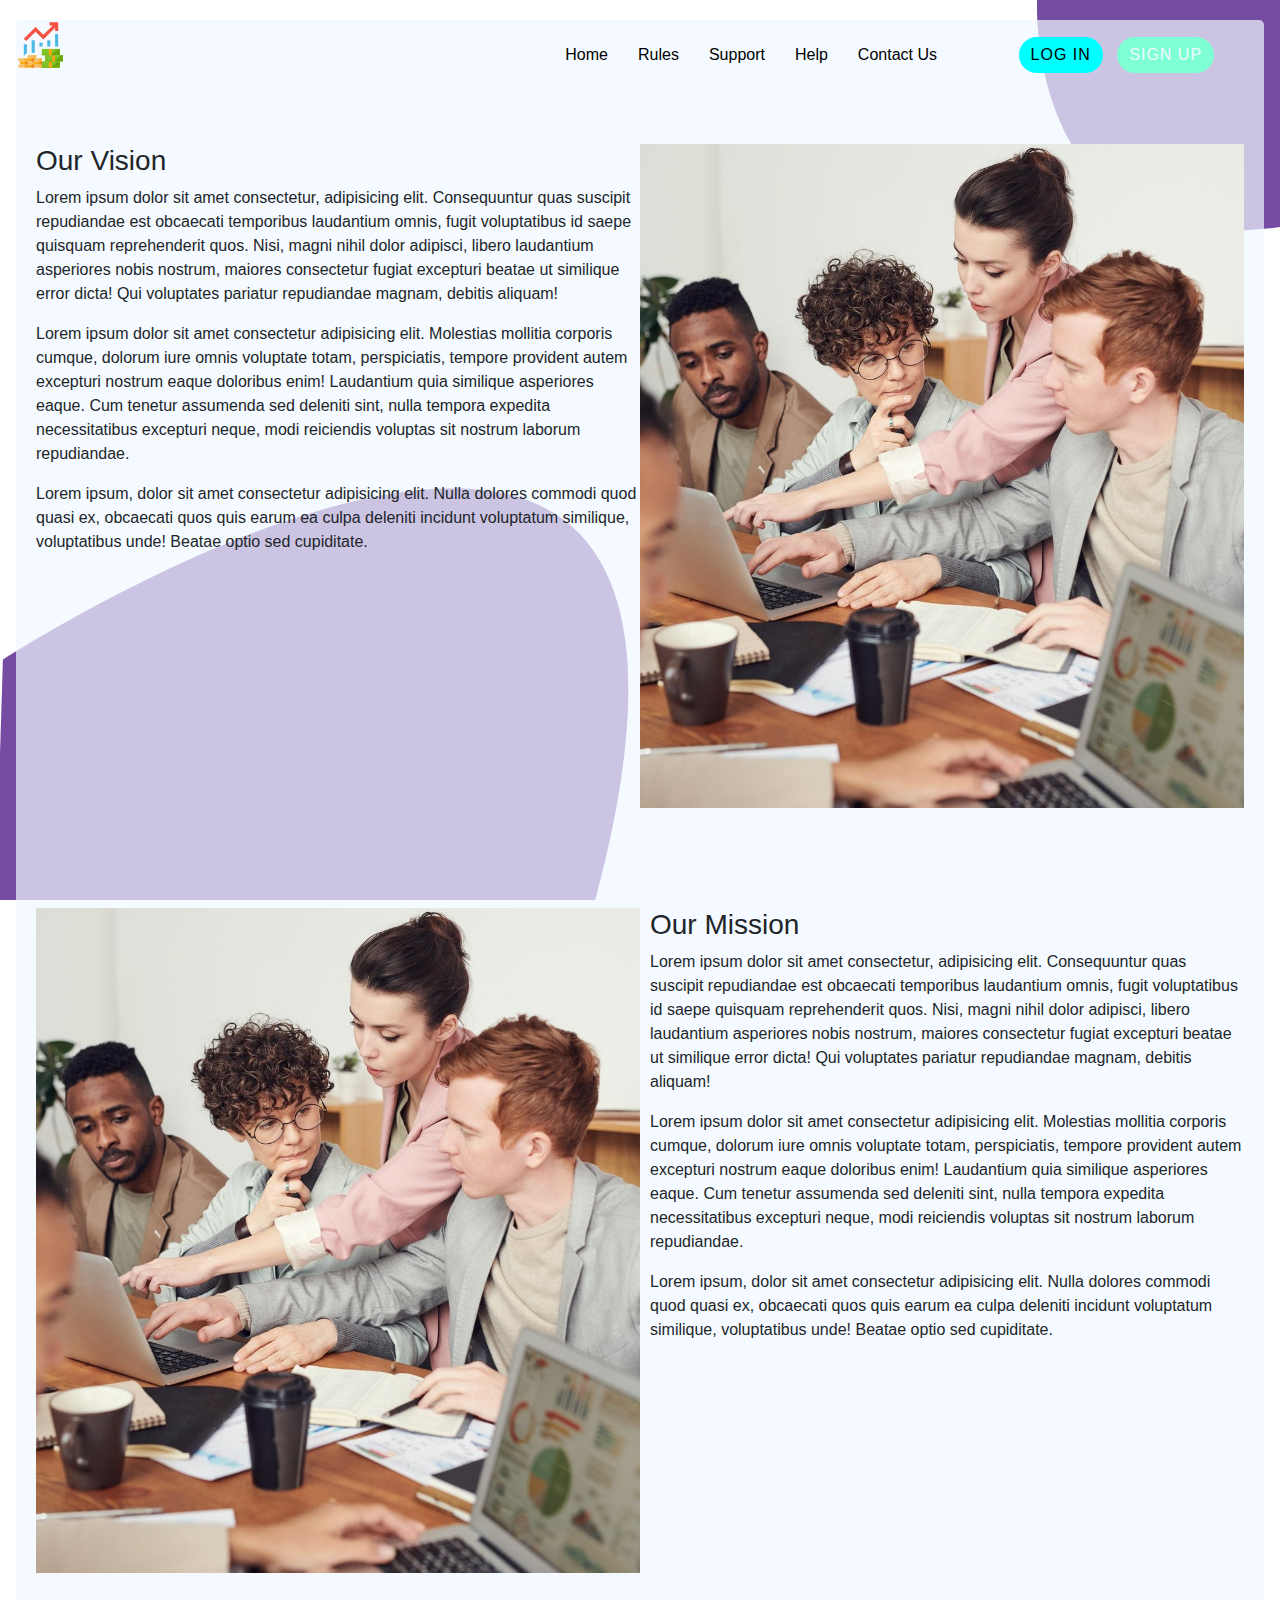
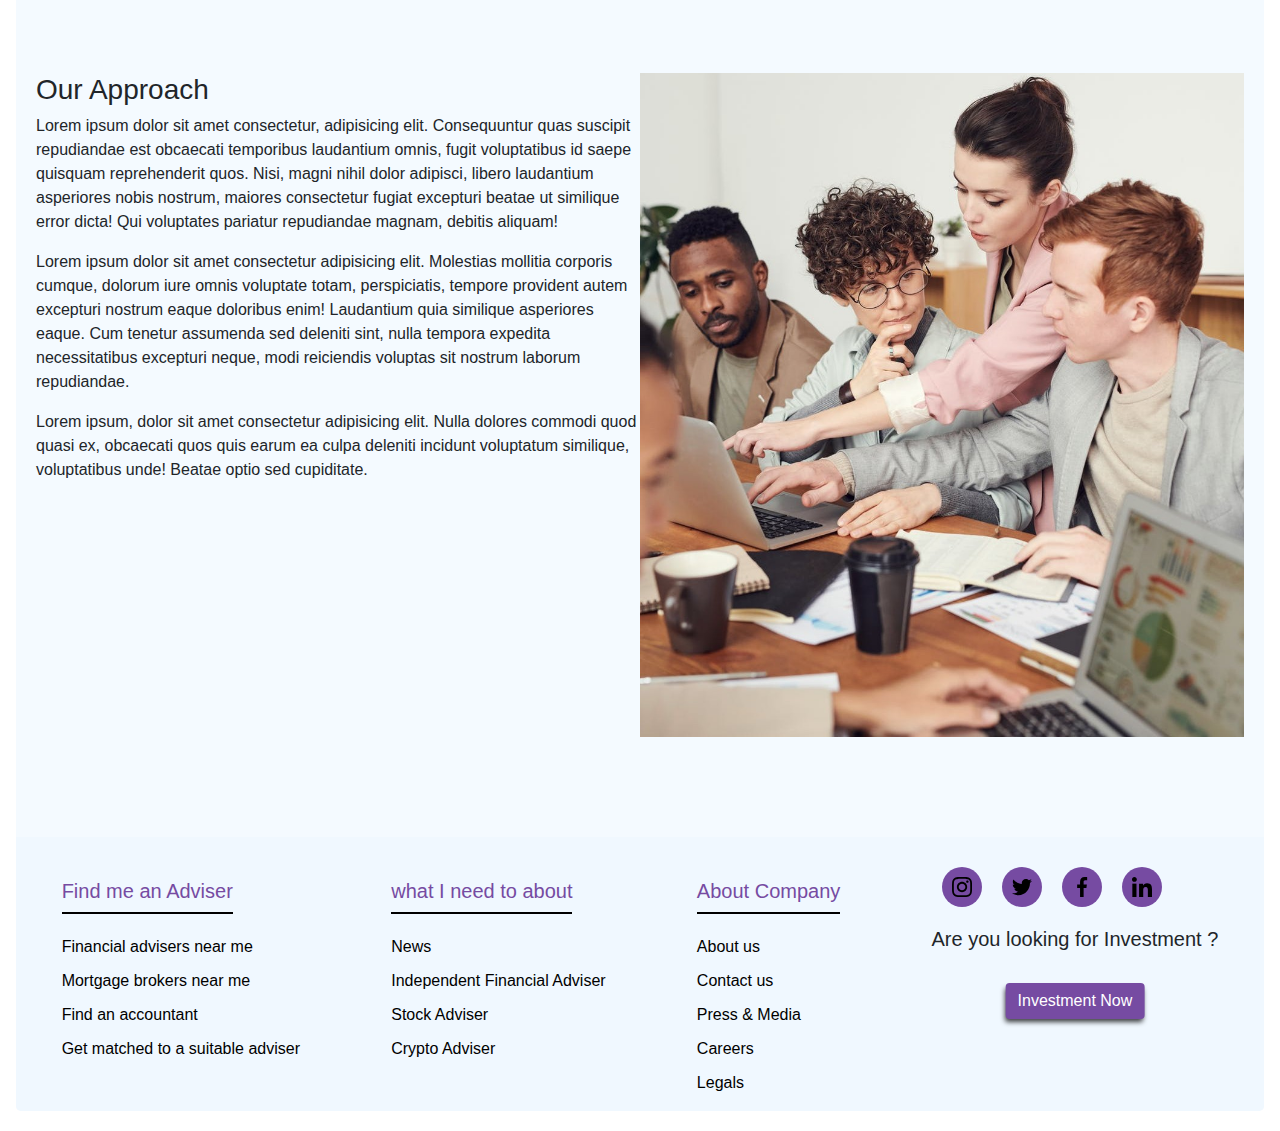
==== pages/about.html @ e5077416 "added animated login page" ====
<!DOCTYPE html>

<html class="no-js">

<head>
    <meta charset="utf-8">
    <meta http-equiv="X-UA-Compatible" content="IE=edge">
    <title></title>
    <meta name="description" content="">
    <meta name="viewport" content="width=device-width, initial-scale=1">
    <link rel="stylesheet" href="https://stackpath.bootstrapcdn.com/bootstrap/4.4.1/css/bootstrap.min.css">
    <link rel="stylesheet" href="https://cdnjs.cloudflare.com/ajax/libs/font-awesome/5.13.0/css/all.min.css">
    <link rel="stylesheet" href="/css/style.css">
    <link rel="stylesheet" href="/css/nav.css">
    <link rel="stylesheet" href="/css/about.css">
</head>

<body>
    <section class="main_contain">
        <header class="header">
            <img class="logo" src="/images/test_logo.svg" alt="logo">
            <input class="menu_btn" type="checkbox" name="" id="menu_btn">
            <label class="menu_icon" for="menu_btn"> <span class="nav_icon" ></span> </label>

            <div class="btn_div">

                <input class="login_btn" type="button" value="LOG IN">
                <input class="signup_btn" type="button" value="SIGN UP">

            </div>

            <ul class="menu">
                <li>
                    <a href="">Home</a>
                </li>
                <li>
                    <a href="">Rules</a>
                </li>
                <li>
                    <a href="">Support</a>
                </li>
                <li>
                    <a href="">Help</a>
                </li>
                <li>
                    <a href="">Contact Us</a>
                </li>


            </ul>


        </header>
        <br>
        <div class="first">
            <div class="text">
                <h3>Our Vision</h3>
                <p>Lorem ipsum dolor sit amet consectetur, adipisicing elit. Consequuntur quas suscipit repudiandae est obcaecati temporibus laudantium omnis, fugit voluptatibus id saepe quisquam reprehenderit quos. Nisi, magni nihil dolor adipisci, libero
                    laudantium asperiores nobis nostrum, maiores consectetur fugiat excepturi beatae ut similique error dicta! Qui voluptates pariatur repudiandae magnam, debitis aliquam!</p>
                <p>Lorem ipsum dolor sit amet consectetur adipisicing elit. Molestias mollitia corporis cumque, dolorum iure omnis voluptate totam, perspiciatis, tempore provident autem excepturi nostrum eaque doloribus enim! Laudantium quia similique asperiores
                    eaque. Cum tenetur assumenda sed deleniti sint, nulla tempora expedita necessitatibus excepturi neque, modi reiciendis voluptas sit nostrum laborum repudiandae.</p>
                <p>Lorem ipsum, dolor sit amet consectetur adipisicing elit. Nulla dolores commodi quod quasi ex, obcaecati quos quis earum ea culpa deleniti incidunt voluptatum similique, voluptatibus unde! Beatae optio sed cupiditate.</p>
            </div>

            <img class="img-fluid" src="/images/vision.jpg" alt="">

        </div>

        <div class="second">

            <img class="img-fluid" src="/images/vision.jpg" alt="">
            <div class="text">
                <h3>Our Mission</h3>
                <p>Lorem ipsum dolor sit amet consectetur, adipisicing elit. Consequuntur quas suscipit repudiandae est obcaecati temporibus laudantium omnis, fugit voluptatibus id saepe quisquam reprehenderit quos. Nisi, magni nihil dolor adipisci, libero
                    laudantium asperiores nobis nostrum, maiores consectetur fugiat excepturi beatae ut similique error dicta! Qui voluptates pariatur repudiandae magnam, debitis aliquam!</p>
                <p>Lorem ipsum dolor sit amet consectetur adipisicing elit. Molestias mollitia corporis cumque, dolorum iure omnis voluptate totam, perspiciatis, tempore provident autem excepturi nostrum eaque doloribus enim! Laudantium quia similique asperiores
                    eaque. Cum tenetur assumenda sed deleniti sint, nulla tempora expedita necessitatibus excepturi neque, modi reiciendis voluptas sit nostrum laborum repudiandae.</p>
                <p>Lorem ipsum, dolor sit amet consectetur adipisicing elit. Nulla dolores commodi quod quasi ex, obcaecati quos quis earum ea culpa deleniti incidunt voluptatum similique, voluptatibus unde! Beatae optio sed cupiditate.</p>
            </div>

        </div>

        <div class="first">
            <div class="text">
                <h3>Our Approach</h3>
                <p>Lorem ipsum dolor sit amet consectetur, adipisicing elit. Consequuntur quas suscipit repudiandae est obcaecati temporibus laudantium omnis, fugit voluptatibus id saepe quisquam reprehenderit quos. Nisi, magni nihil dolor adipisci, libero
                    laudantium asperiores nobis nostrum, maiores consectetur fugiat excepturi beatae ut similique error dicta! Qui voluptates pariatur repudiandae magnam, debitis aliquam!</p>
                <p>Lorem ipsum dolor sit amet consectetur adipisicing elit. Molestias mollitia corporis cumque, dolorum iure omnis voluptate totam, perspiciatis, tempore provident autem excepturi nostrum eaque doloribus enim! Laudantium quia similique asperiores
                    eaque. Cum tenetur assumenda sed deleniti sint, nulla tempora expedita necessitatibus excepturi neque, modi reiciendis voluptas sit nostrum laborum repudiandae.</p>
                <p>Lorem ipsum, dolor sit amet consectetur adipisicing elit. Nulla dolores commodi quod quasi ex, obcaecati quos quis earum ea culpa deleniti incidunt voluptatum similique, voluptatibus unde! Beatae optio sed cupiditate.</p>
            </div>

            <img class="img-fluid" src="/images/vision.jpg" alt="">

        </div>

    </section>

    <footer class="footer">
        <div class="footer_container">
            <ul class="">
                <li>
                    <span>Find me an Adviser</span>
                </li>
                <li> <a href="">Financial advisers near me</a> </li>
                <li> <a href=""> Mortgage brokers near me</a></li>
                <li><a href="">Find an accountant</a></li>
                <li><a href="">Get matched to a suitable adviser</a></li>
            </ul>
            <ul class="">
                <li>
                    <span>what I need to about</span>
                </li>
                <li><a href="">News</a></li>
                <li><a href="">Independent Financial Adviser</a></li>
                <li><a href="">Stock Adviser</a></li>
                <li><a href="">Crypto Adviser</a></li>
            </ul>

            <ul>
                <li>
                    <span>About Company</span>
                </li>

                <li><a href="">About us</a></li>
                <li><a href="">Contact us</a></li>
                <li><a href="">Press & Media</a></li>
                <li><a href="">Careers</a></li>
                <li><a href="">Legals</a></li>
            </ul>

            <div class="social_media">

                <ul class="social">
                    <li><img src="/images/instagram.svg" alt="instagram"></li>
                    <li><img src="/images/twitter.svg" alt="twitter"></li>
                    <li><img src="/images/facebook.svg" alt="facebook"></li>
                    <li><img src="/images/linkedin.svg" alt="linkdin"></li>
                </ul>
                <br>
                <h5>Are you looking for Investment ?</h5>
                <br>

                <button type="button" class=" investment_btn btn btn-primary">Investment Now</button>

                <br>
                <br><br>
            </div>



        </div>
    </footer>


    <script src="" async defer></script>
</body>

</html>
---- css/style.css ----
* {
    margin: 0;
    padding: 0;
    box-sizing: border-box;
}

a {
    text-decoration: none;
}

html {
    background-image: url(/images/bg.svg);
    background-size: cover;
    background-attachment: fixed;
    padding: 20px 16px;
}

body {
    background-color: rgba(240, 248, 255, 0.7);
    overflow-y: auto;
    height: 100%;
    border-radius: 5px;
    position: relative;
}

.upper_banner_container {
    width: 100%;
    height: auto;
}

.upper_banner_container .left_container {
    margin-top: 50px;
    height: 80vh;
    float: left;
    width: 50%;
    background-color: transparent;
    position: relative;
}

.upper_banner_container .left_container .container_text_div {
    position: absolute;
    top: 50%;
    transform: translateY(-50%);
}

.upper_banner_container .left_container .conatiner_heading {
    text-align: center;
}

.upper_banner_container .left_container .container_text {
    text-align: center;
    width: 70%;
    margin: 20px auto;
}

.upper_banner_container .right_container {
    margin-top: 50px;
    width: 50%;
    height: 80vh;
    float: right;
    position: relative;
    padding: 20px;
}

.upper_banner_container .right_container img {
    width: 40%;
    position: absolute;
}

.upper_banner_container .right_container img:hover {
    width: 41%;
    position: absolute;
}

.upper_banner_container .right_container .first {
    top: 10%;
    right: 10%;
}

.upper_banner_container .right_container .second {
    width: 50%;
    top: 40%;
    right: 10%;
}

.upper_banner_container .right_container .third {
    top: 20%;
    left: 5%;
}

.upper_banner_container .right_container .forth {
    bottom: 10%;
    left: 10%;
}

.middle_container {
    clear: both;
    background-color: aliceblue;
    position: relative;
}

.middle_container h2 {
    text-align: center;
    width: 60%;
    margin: auto;
}

.middle_container .btn_expert {
    align-items: center;
    position: absolute;
    bottom: 20px;
    left: 50%;
    transform: translateX(-50%);
    background-image: linear-gradient(to top, #5f72bd 0%, #9b23ea 100%);
    border: 0px;
    -webkit-box-shadow: 0px 15px 14px -9px rgba(230, 247, 239, 1);
    -moz-box-shadow: 0px 15px 14px -9px rgba(230, 247, 239, 1);
    box-shadow: 0px 15px 14px -9px rgba(230, 247, 239, 1);
}

.middle_container .character_div {
    display: flex;
    justify-content: space-around;
    align-items: center;
}

.middle_container .character_div div {
    text-align: center;
    margin: 10px;
}

.middle_container .character_div div img {
    background-color: #764ba2;
    width: 150px;
    padding: 50px;
    border-radius: 50%;
    margin-bottom: 20px;
}

.middle_container .character_div div h3 {
    width: 80%;
    text-align: center;
    margin: auto;
    font-size: 30px;
}

.middle_container .character_div div p {
    width: 80%;
    text-align: center;
    margin: auto;
    font-size: 16px;
}

.expert {
    text-align: center;
    background-color: white;
}

.expert_area {
    height: auto;
    clear: both;
    display: flex;
    align-items: center;
    justify-content: space-evenly;
    flex-direction: row;
    flex-wrap: wrap;
    flex-flow: row wrap;
}

.expert_area div {
    width: 30%;
    height: auto;
    padding: auto;
    margin-bottom: 20px;
    min-height: 200px;
    background-color: white;
    border-radius: 5px;
    -webkit-box-shadow: -1px 4px 9px -1px rgba(0, 0, 0, 0.75);
    -moz-box-shadow: -1px 4px 9px -1px rgba(0, 0, 0, 0.75);
    box-shadow: -1px 4px 9px -1px rgba(0, 0, 0, 0.75);
}


/* chart */

#cryptochart {
    width: 100%;
    height: 100%;
}

.footer_container {
    padding-top: 20px;
    width: 100%;
    background-color: aliceblue;
    display: flex;
    flex-wrap: wrap;
    align-items: flex-start;
    justify-content: space-around;
    border-radius: 0 0 5px 5px;
}

.footer_container ul {
    text-align: left;
    list-style: none;
}

.footer_container ul li {
    display: block;
    margin-top: 10px;
    color: #764ba2;
}

.footer_container ul li:nth-child(1) {
    margin-bottom: 20px;
}

.footer_container ul li span {
    margin-top: 0;
    color: #764ba2;
    font-size: 20px;
    padding-bottom: 10px;
    border-bottom: 2px solid black;
    line-height: 48px;
}

.footer_container ul li a {
    display: block;
    color: black;
}

.footer_container .social_media ul {
    clear: both;
    background: #764ba2;
}

.footer_container .social_media h5 {
    clear: both;
    margin-top: 30px;
    text-align: center;
}

.footer_container .social_media ul li {
    width: 40px;
    height: 40px;
    padding: 0px;
    background: #764ba2;
    border-radius: 50%;
    position: relative;
    float: left;
    margin: 10px;
}

.footer_container .social_media ul li:hover {
    background: white;
}

.footer_container .social_media ul li img {
    width: 20px;
    position: absolute;
    top: 50%;
    left: 50%;
    transform: translate(-50%, -50%);
}

.footer_container .investment_btn {
    background-color: #764ba2;
    border: 0px;
    text-align: center;
    align-self: baseline;
    margin-left: 50%;
    transform: translateX(-50%);
    -webkit-box-shadow: -1px 4px 5px -1px rgba(0, 0, 0, 0.75);
    -moz-box-shadow: -1px 4px 5px -1px rgba(0, 0, 0, 0.75);
    box-shadow: -1px 4px 5px -1px rgba(0, 0, 0, 0.75);
}

@media screen and (max-width: 820px) {
    .upper_banner_container .right_container {
        width: 100%;
    }
    .upper_banner_container .left_container {
        width: 100%;
    }
}

@media screen and (max-width: 900px) {
    .expert_area div {
        width: 47%;
        height: 250px;
    }
}

@media screen and (max-width: 520px) {
    .expert_area div {
        width: 95%;
        height: 250px;
    }
    .footer_container {
        width: 100%;
        flex-flow: column;
        align-items: center;
    }
    .footer_container ul li {
        text-align: center;
    }
    .footer_container .social_media ul {
        width: 100%;
        margin: 0 0 0 50%;
        transform: translateX(-40%);
    }
    .middle_container .character_div {
        flex-flow: column;
    }
}
---- css/nav.css ----
.header {
    width: 100%;
    height: auto;
    position: absolute;
    overflow-x: hidden;
    z-index: 999;
}

header .logo {
    width: 50px;
    height: auto;
    float: left;
    margin: auto;
}

.header .menu_btn {
    display: none;
}

.header .menu_icon .nav_icon {
    display: none;
}

.header ul {
    list-style: none;
    float: right;
    line-height: 40px;
    margin: auto 25% auto 0;
}

.header ul li {
    display: block;
    margin: 15px;
    float: left;
}

.header ul a {
    text-decoration: none;
    color: black;
    text-align: center;
    font-size: 16px;
}

header ul a:hover {}


/*   */

.header .btn_div {
    text-align: center;
    position: absolute;
    top: 50%;
    right: 4%;
    transform: translateY(-50%);
}

.header .btn_div .login_btn {
    background-color: aqua;
    padding: 4px 10px 4px 10px;
    font-family: "pubg", Arial, Helvetica, sans-serif;
    border-radius: 20px;
    letter-spacing: 1px;
    font-size: 16px;
    border-color: transparent;
}

.header .btn_div .signup_btn {
    background-color: aquamarine;
    padding: 4px 10px 4px 10px;
    font-family: "pubg", Arial, Helvetica, sans-serif;
    border-radius: 20px;
    letter-spacing: 1px;
    font-size: 16px;
    color: aliceblue;
    margin-left: 10px;
    border-color: transparent;
}


/* ipad and tablet landscape */

@media (max-width: 980px) {
    .header .btn_div {
        right: 0;
        margin-right: 16px;
    }
}


/* ipad potrait  */

@media (max-width: 820px) {
    .header .menu {
        clear: both;
        float: right;
        margin-right: 0px;
        width: 50%;
        line-height: unset;
        background-image: linear-gradient(120deg, #fdfbfb 0%, #ebedee 100%);
        max-height: 0;
        transition: max-height, 0.2s ease-in;
    }
    .header ul li {
        display: block;
        float: none;
        margin: 20px 30px;
    }
    .header ul a {
        display: block;
    }
    .header .btn_div {
        position: absolute;
        top: 0%;
        right: 8%;
        transform: translateY(10px);
        right: 8%;
    }
    .header .menu_icon {
        display: block;
        padding: 20px 20px;
        float: right;
        border: 1px solid red;
    }
    .header .menu_btn:checked~.menu {
        max-height: 240px;
    }
    .header .menu_icon .nav_icon {
        position: relative;
        background-color: #485563;
        width: 18px;
        height: 2px;
        display: block;
        transition: all 0.2s ease-out;
    }
    .header .menu_icon .nav_icon::before {
        content: "";
        position: absolute;
        background-color: #485563;
        width: 18px;
        height: 2px;
        top: -6px;
        transition: all 0.2s ease-out;
    }
    .header .menu_icon .nav_icon::after {
        content: "";
        position: absolute;
        background-color: #485563;
        width: 18px;
        height: 2px;
        top: 6px;
        transition: all 0.2s ease-out;
    }
    /* nav menu cross animation */
    .header .menu_btn:checked~.menu_icon .nav_icon:after {
        transform: rotate(45deg);
        top: 0;
    }
    .header .menu_btn:checked~.menu_icon .nav_icon:before {
        transform: rotate(-45deg);
        top: 0;
    }
    .header .menu_btn:checked~.menu_icon .nav_icon {
        background: transparent;
    }
}

@media screen and (max-width: 600px) {
    .header .btn_div {
        display: none;
        justify-content: space-around;
        position: unset;
        float: right;
        width: 100%;
        margin: 10px auto;
        padding: 10px;
        transition: max-height, 0.2s ease-in;
    }
    .header .menu {
        width: 100%;
    }
    .header .menu_btn:checked~.btn_div {
        display: flex;
        background-image: linear-gradient(120deg, #fdfbfb 0%, #ebedee 100%);
    }
    .header .menu_btn:checked~.header {
        background-image: linear-gradient(120deg, #fdfbfb 0%, #ebedee 100%);
    }
}
---- css/about.css ----
.first {
    margin: 100px 20px;
    display: flex;
    flex-wrap: nowrap;
}

.first .text {
    width: 100%;
    flex: 2;
}

.first img {
    width: 50%;
}

.second {
    margin: 100px 20px;
    display: flex;
    flex-wrap: nowrap;
}

.second .text {
    width: 100%;
    margin-left: 10px;
}

.second img {
    width: 50%;
}

@media screen and (max-width: 820px) {
    .first {
        flex-flow: column-reverse;
        justify-content: space-evenly;
    }
    .second {
        flex-flow: column;
    }
    .first img {
        width: 100%;
    }
    .second img {
        width: 100%;
    }
    .text {
        margin-top: 20px;
    }
}
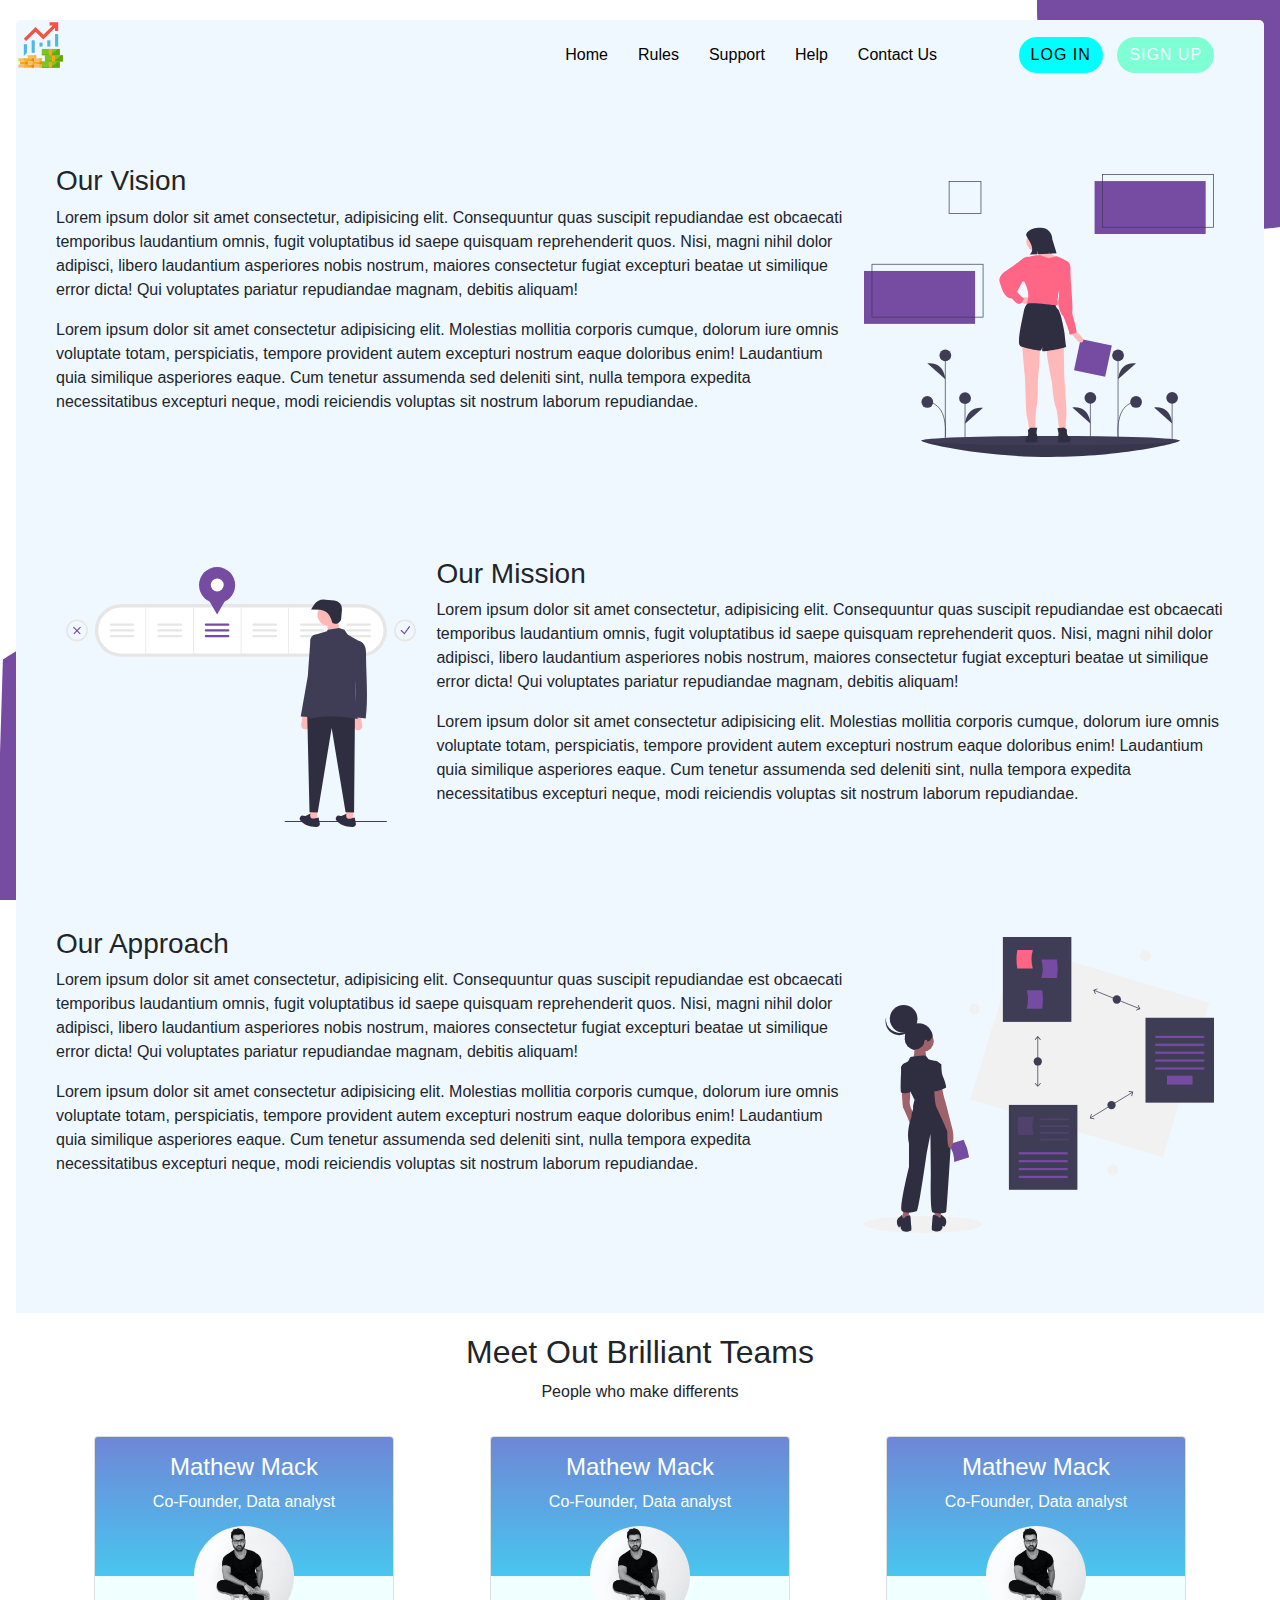
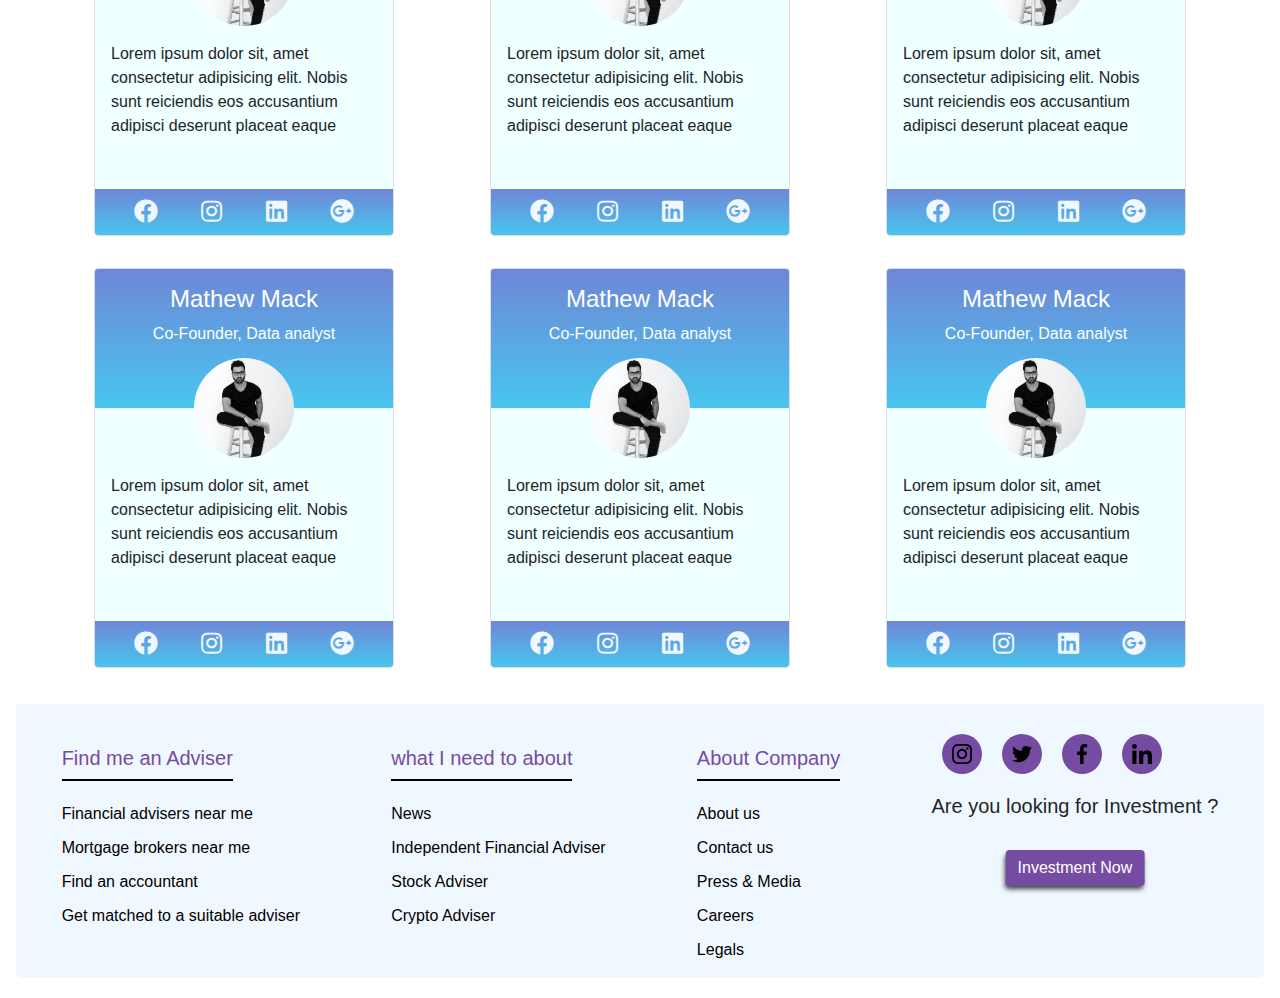
==== commit d6ae9585: "our team block added in about us page" ====
--- a/pages/about.html
+++ b/pages/about.html
@@ -59,23 +59,25 @@
                     laudantium asperiores nobis nostrum, maiores consectetur fugiat excepturi beatae ut similique error dicta! Qui voluptates pariatur repudiandae magnam, debitis aliquam!</p>
                 <p>Lorem ipsum dolor sit amet consectetur adipisicing elit. Molestias mollitia corporis cumque, dolorum iure omnis voluptate totam, perspiciatis, tempore provident autem excepturi nostrum eaque doloribus enim! Laudantium quia similique asperiores
                     eaque. Cum tenetur assumenda sed deleniti sint, nulla tempora expedita necessitatibus excepturi neque, modi reiciendis voluptas sit nostrum laborum repudiandae.</p>
-                <p>Lorem ipsum, dolor sit amet consectetur adipisicing elit. Nulla dolores commodi quod quasi ex, obcaecati quos quis earum ea culpa deleniti incidunt voluptatum similique, voluptatibus unde! Beatae optio sed cupiditate.</p>
-            </div>
-
-            <img class="img-fluid" src="/images/vision.jpg" alt="">
+
+
+
+            </div>
+
+            <img src="/images/visson.svg" alt="">
 
         </div>
 
         <div class="second">
 
-            <img class="img-fluid" src="/images/vision.jpg" alt="">
+            <img class="img-fluid" src="/images/misson.svg" alt="">
             <div class="text">
                 <h3>Our Mission</h3>
                 <p>Lorem ipsum dolor sit amet consectetur, adipisicing elit. Consequuntur quas suscipit repudiandae est obcaecati temporibus laudantium omnis, fugit voluptatibus id saepe quisquam reprehenderit quos. Nisi, magni nihil dolor adipisci, libero
                     laudantium asperiores nobis nostrum, maiores consectetur fugiat excepturi beatae ut similique error dicta! Qui voluptates pariatur repudiandae magnam, debitis aliquam!</p>
                 <p>Lorem ipsum dolor sit amet consectetur adipisicing elit. Molestias mollitia corporis cumque, dolorum iure omnis voluptate totam, perspiciatis, tempore provident autem excepturi nostrum eaque doloribus enim! Laudantium quia similique asperiores
                     eaque. Cum tenetur assumenda sed deleniti sint, nulla tempora expedita necessitatibus excepturi neque, modi reiciendis voluptas sit nostrum laborum repudiandae.</p>
-                <p>Lorem ipsum, dolor sit amet consectetur adipisicing elit. Nulla dolores commodi quod quasi ex, obcaecati quos quis earum ea culpa deleniti incidunt voluptatum similique, voluptatibus unde! Beatae optio sed cupiditate.</p>
+
             </div>
 
         </div>
@@ -87,14 +89,223 @@
                     laudantium asperiores nobis nostrum, maiores consectetur fugiat excepturi beatae ut similique error dicta! Qui voluptates pariatur repudiandae magnam, debitis aliquam!</p>
                 <p>Lorem ipsum dolor sit amet consectetur adipisicing elit. Molestias mollitia corporis cumque, dolorum iure omnis voluptate totam, perspiciatis, tempore provident autem excepturi nostrum eaque doloribus enim! Laudantium quia similique asperiores
                     eaque. Cum tenetur assumenda sed deleniti sint, nulla tempora expedita necessitatibus excepturi neque, modi reiciendis voluptas sit nostrum laborum repudiandae.</p>
-                <p>Lorem ipsum, dolor sit amet consectetur adipisicing elit. Nulla dolores commodi quod quasi ex, obcaecati quos quis earum ea culpa deleniti incidunt voluptatum similique, voluptatibus unde! Beatae optio sed cupiditate.</p>
-            </div>
-
-            <img class="img-fluid" src="/images/vision.jpg" alt="">
+
+
+            </div>
+
+            <img class="img-fluid" src="/images/approach.svg" alt="">
 
         </div>
 
     </section>
+
+    <section class="team_container">
+        <h2>Meet Out Brilliant Teams</h2>
+        <p>People who make differents</p>
+
+        <div class="teams">
+            <div class="card">
+                <div class="card_top">
+                    <h4>Mathew Mack</h4>
+                    <p> Co-Founder, Data analyst</p>
+                </div>
+                <div class="card_bottom">
+                    <p>Lorem ipsum dolor sit, amet consectetur adipisicing elit. Nobis sunt reiciendis eos accusantium adipisci deserunt placeat eaque</p>
+                </div>
+                <img src="/images/team1.jpeg" alt="">
+
+                <ul class="social_media">
+                    <li>
+                        <a href=""><span><i class="fab fa-facebook"></i></span> </a>
+                    </li>
+
+                    <li>
+                        <a href=""><span><i class="fab fa-instagram"> </i></span> </a>
+                    </li>
+
+                    <li>
+                        <a href=""><span><i class="fab fa-linkedin"> </i></span> </a>
+                    </li>
+
+                    <li>
+                        <a href=""><span><i class="fab fab fa-google-plus"> </i></span> </a>
+                    </li>
+
+                </ul>
+
+            </div>
+
+            <div class="card">
+                <div class="card_top">
+                    <h4>Mathew Mack</h4>
+                    <p> Co-Founder, Data analyst</p>
+                </div>
+                <div class="card_bottom">
+                    <p>Lorem ipsum dolor sit, amet consectetur adipisicing elit. Nobis sunt reiciendis eos accusantium adipisci deserunt placeat eaque</p>
+                </div>
+                <img src="/images/team1.jpeg" alt="">
+
+                <ul class="social_media">
+                    <li>
+                        <a href=""><span><i class="fab fa-facebook"></i></span> </a>
+                    </li>
+
+                    <li>
+                        <a href=""><span><i class="fab fa-instagram"> </i></span> </a>
+                    </li>
+
+                    <li>
+                        <a href=""><span><i class="fab fa-linkedin"> </i></span> </a>
+                    </li>
+
+                    <li>
+                        <a href=""><span><i class="fab fab fa-google-plus"> </i></span> </a>
+                    </li>
+
+                </ul>
+
+            </div>
+
+            <div class="card">
+                <div class="card_top">
+                    <h4>Mathew Mack</h4>
+                    <p> Co-Founder, Data analyst</p>
+                </div>
+                <div class="card_bottom">
+                    <p>Lorem ipsum dolor sit, amet consectetur adipisicing elit. Nobis sunt reiciendis eos accusantium adipisci deserunt placeat eaque</p>
+                </div>
+                <img src="/images/team1.jpeg" alt="">
+
+                <ul class="social_media">
+                    <li>
+                        <a href=""><span><i class="fab fa-facebook"></i></span> </a>
+                    </li>
+
+                    <li>
+                        <a href=""><span><i class="fab fa-instagram"> </i></span> </a>
+                    </li>
+
+                    <li>
+                        <a href=""><span><i class="fab fa-linkedin"> </i></span> </a>
+                    </li>
+
+                    <li>
+                        <a href=""><span><i class="fab fab fa-google-plus"> </i></span> </a>
+                    </li>
+
+                </ul>
+
+            </div>
+
+            <div class="card">
+                <div class="card_top">
+                    <h4>Mathew Mack</h4>
+                    <p> Co-Founder, Data analyst</p>
+                </div>
+                <div class="card_bottom">
+                    <p>Lorem ipsum dolor sit, amet consectetur adipisicing elit. Nobis sunt reiciendis eos accusantium adipisci deserunt placeat eaque</p>
+                </div>
+                <img src="/images/team1.jpeg" alt="">
+
+                <ul class="social_media">
+                    <li>
+                        <a href=""><span><i class="fab fa-facebook"></i></span> </a>
+                    </li>
+
+                    <li>
+                        <a href=""><span><i class="fab fa-instagram"> </i></span> </a>
+                    </li>
+
+                    <li>
+                        <a href=""><span><i class="fab fa-linkedin"> </i></span> </a>
+                    </li>
+
+                    <li>
+                        <a href=""><span><i class="fab fab fa-google-plus"> </i></span> </a>
+                    </li>
+
+                </ul>
+
+            </div>
+
+
+            <div class="card">
+                <div class="card_top">
+                    <h4>Mathew Mack</h4>
+                    <p> Co-Founder, Data analyst</p>
+                </div>
+                <div class="card_bottom">
+                    <p>Lorem ipsum dolor sit, amet consectetur adipisicing elit. Nobis sunt reiciendis eos accusantium adipisci deserunt placeat eaque</p>
+                </div>
+                <img src="/images/team1.jpeg" alt="">
+
+                <ul class="social_media">
+                    <li>
+                        <a href=""><span><i class="fab fa-facebook"></i></span> </a>
+                    </li>
+
+                    <li>
+                        <a href=""><span><i class="fab fa-instagram"> </i></span> </a>
+                    </li>
+
+                    <li>
+                        <a href=""><span><i class="fab fa-linkedin"> </i></span> </a>
+                    </li>
+
+                    <li>
+                        <a href=""><span><i class="fab fab fa-google-plus"> </i></span> </a>
+                    </li>
+
+                </ul>
+
+            </div>
+
+
+            <div class="card">
+                <div class="card_top">
+                    <h4>Mathew Mack</h4>
+                    <p> Co-Founder, Data analyst</p>
+                </div>
+                <div class="card_bottom">
+                    <p>Lorem ipsum dolor sit, amet consectetur adipisicing elit. Nobis sunt reiciendis eos accusantium adipisci deserunt placeat eaque</p>
+                </div>
+                <img src="/images/team1.jpeg" alt="">
+
+                <ul class="social_media">
+                    <li>
+                        <a href=""><span><i class="fab fa-facebook"></i></span> </a>
+                    </li>
+
+                    <li>
+                        <a href=""><span><i class="fab fa-instagram"> </i></span> </a>
+                    </li>
+
+                    <li>
+                        <a href=""><span><i class="fab fa-linkedin"> </i></span> </a>
+                    </li>
+
+                    <li>
+                        <a href=""><span><i class="fab fab fa-google-plus"> </i></span> </a>
+                    </li>
+
+                </ul>
+
+            </div>
+
+
+
+
+
+
+
+
+
+        </div>
+
+
+
+    </section>
+
 
     <footer class="footer">
         <div class="footer_container">
--- a/css/nav.css
+++ b/css/nav.css
@@ -119,7 +119,6 @@
         display: block;
         padding: 20px 20px;
         float: right;
-        border: 1px solid red;
     }
     .header .menu_btn:checked~.menu {
         max-height: 240px;
--- a/css/about.css
+++ b/css/about.css
@@ -1,34 +1,139 @@
+body {
+    background-color: aliceblue;
+}
+
 .first {
-    margin: 100px 20px;
+    margin: 100px 20px 50px;
     display: flex;
     flex-wrap: nowrap;
+    padding: 20px;
 }
 
 .first .text {
+    display: inline-block;
     width: 100%;
+    text-align: left;
     flex: 2;
 }
 
 .first img {
-    width: 50%;
+    width: 30%;
+    margin: 10px;
 }
 
 .second {
-    margin: 100px 20px;
+    margin: 0 20px -50px;
     display: flex;
     flex-wrap: nowrap;
+    padding: 20px;
 }
 
 .second .text {
+    display: inline-block;
     width: 100%;
     margin-left: 10px;
 }
 
 .second img {
-    width: 50%;
+    width: 30%;
+    margin: 10px;
 }
 
-@media screen and (max-width: 820px) {
+.team_container {
+    clear: both;
+    width: 100%;
+    padding: 20px 30px;
+    background-color: white;
+    text-align: center;
+}
+
+.teams {
+    display: flex;
+    flex-flow: row;
+    flex-wrap: wrap;
+    justify-content: space-around;
+}
+
+.teams>* {
+    margin: 1em 0;
+}
+
+.teams .card {
+    width: 300px;
+    height: 400px;
+    position: relative;
+    text-align: left;
+}
+
+.teams .card .card_top {
+    border-radius: 3px 3px 0 0;
+    width: 100%;
+    height: 35%;
+    padding: 16px;
+    color: white;
+    text-align: center;
+    background: #6f86d6;
+    background-image: linear-gradient(to top, #48c6ef 0%, #6f86d6 100%);
+}
+
+.teams .card .card_bottom {
+    width: 100%;
+    height: 65%;
+    padding: 66px 16px;
+    /*  66px because image size 100px halp and 16px gonna be 66*/
+    background-color: azure;
+}
+
+.teams .card img {
+    position: absolute;
+    left: 50%;
+    top: 35%;
+    transform: translate(-50%, -50%);
+    width: 100px;
+    height: 100px;
+    border-radius: 50%;
+}
+
+.card ul {
+    position: absolute;
+    top: 100%;
+    left: 0;
+    display: flex;
+    justify-content: space-evenly;
+    list-style: none;
+    background-color: #48c6ef;
+    text-align: center;
+    width: 100%;
+    background: #6f86d6;
+    transform: translateY(-100%);
+    background-image: linear-gradient(to top, #48c6ef 0%, #6f86d6 100%);
+    border-radius: 0 0 3px 3px;
+}
+
+.card ul li {
+    padding: 5px;
+    font-size: 24px;
+    text-align: center;
+}
+
+.card ul li span i {
+    color: aliceblue;
+}
+
+.card ul li span i:hover {
+    color: blue;
+}
+
+@media screen and (max-width: 920px) {
+    .first img {
+        width: 40%;
+    }
+    .second img {
+        width: 40%;
+    }
+}
+
+@media screen and (max-width: 700px) {
     .first {
         flex-flow: column-reverse;
         justify-content: space-evenly;
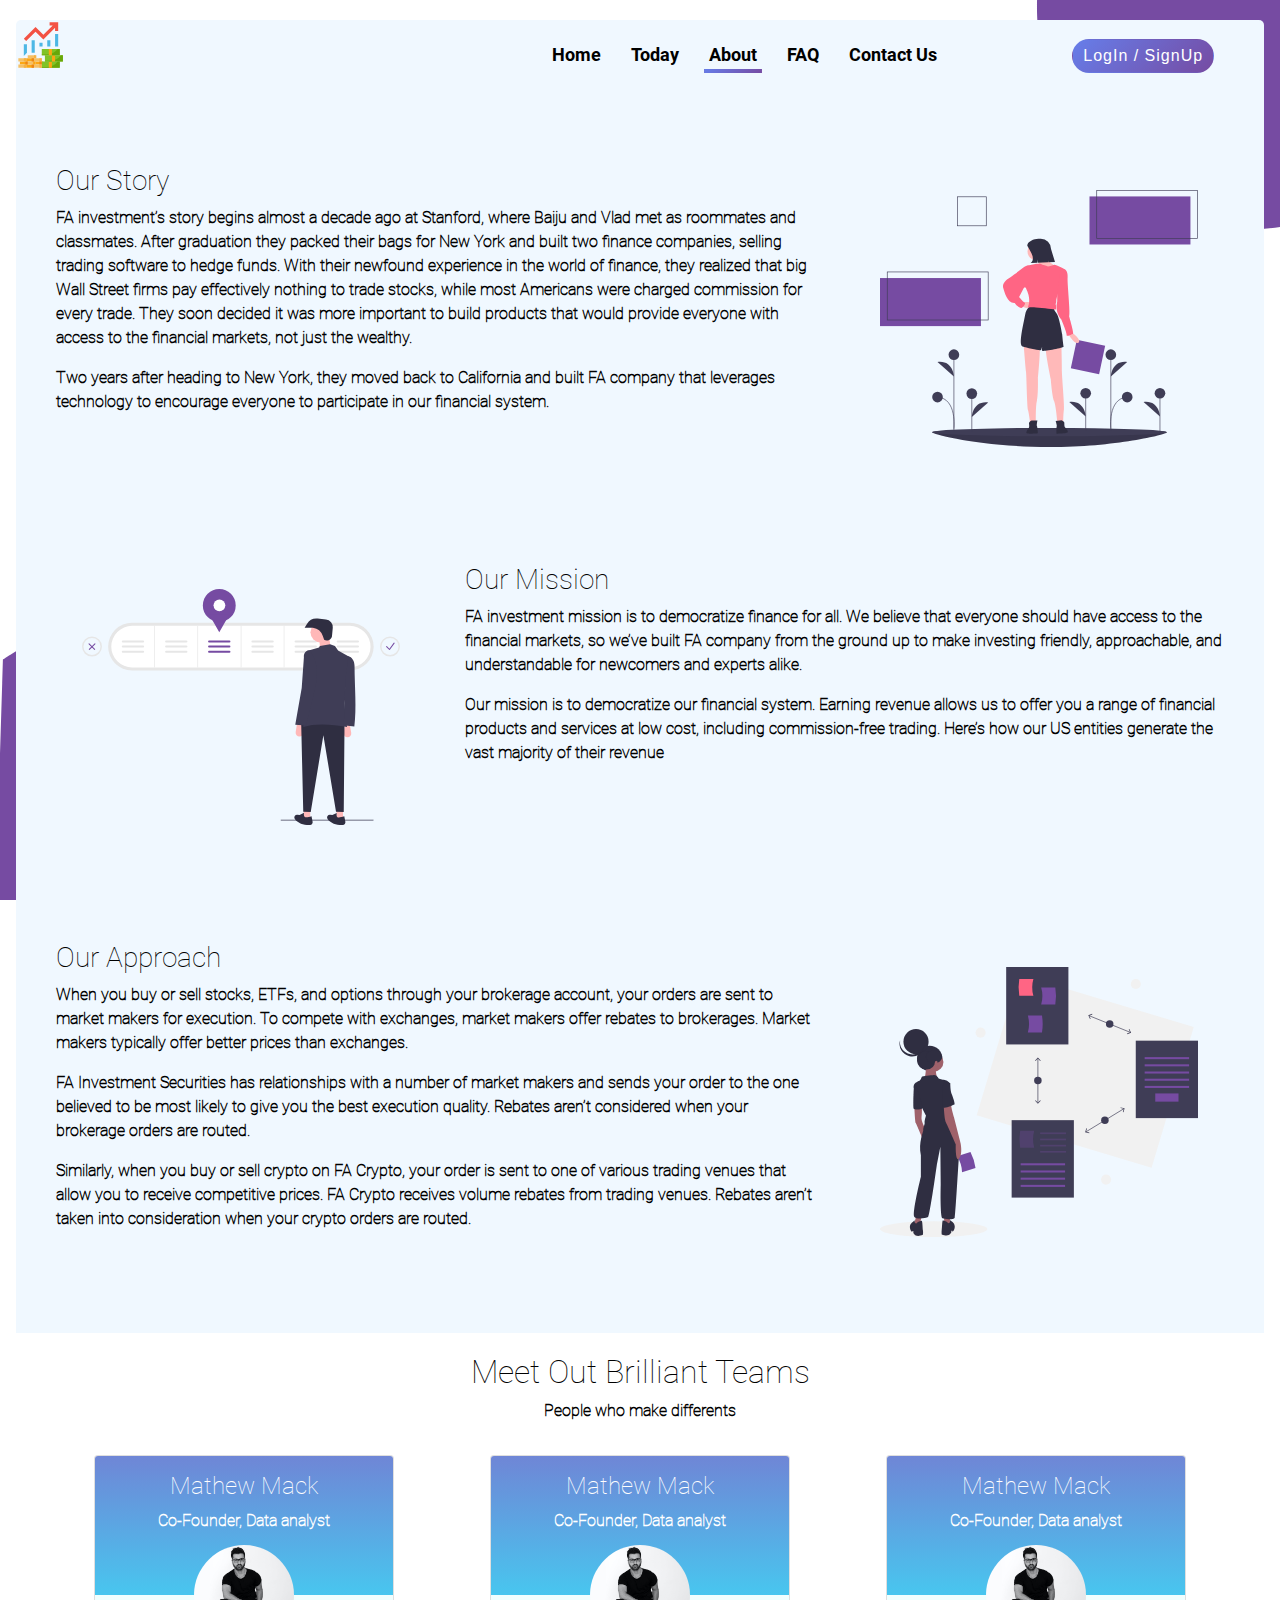
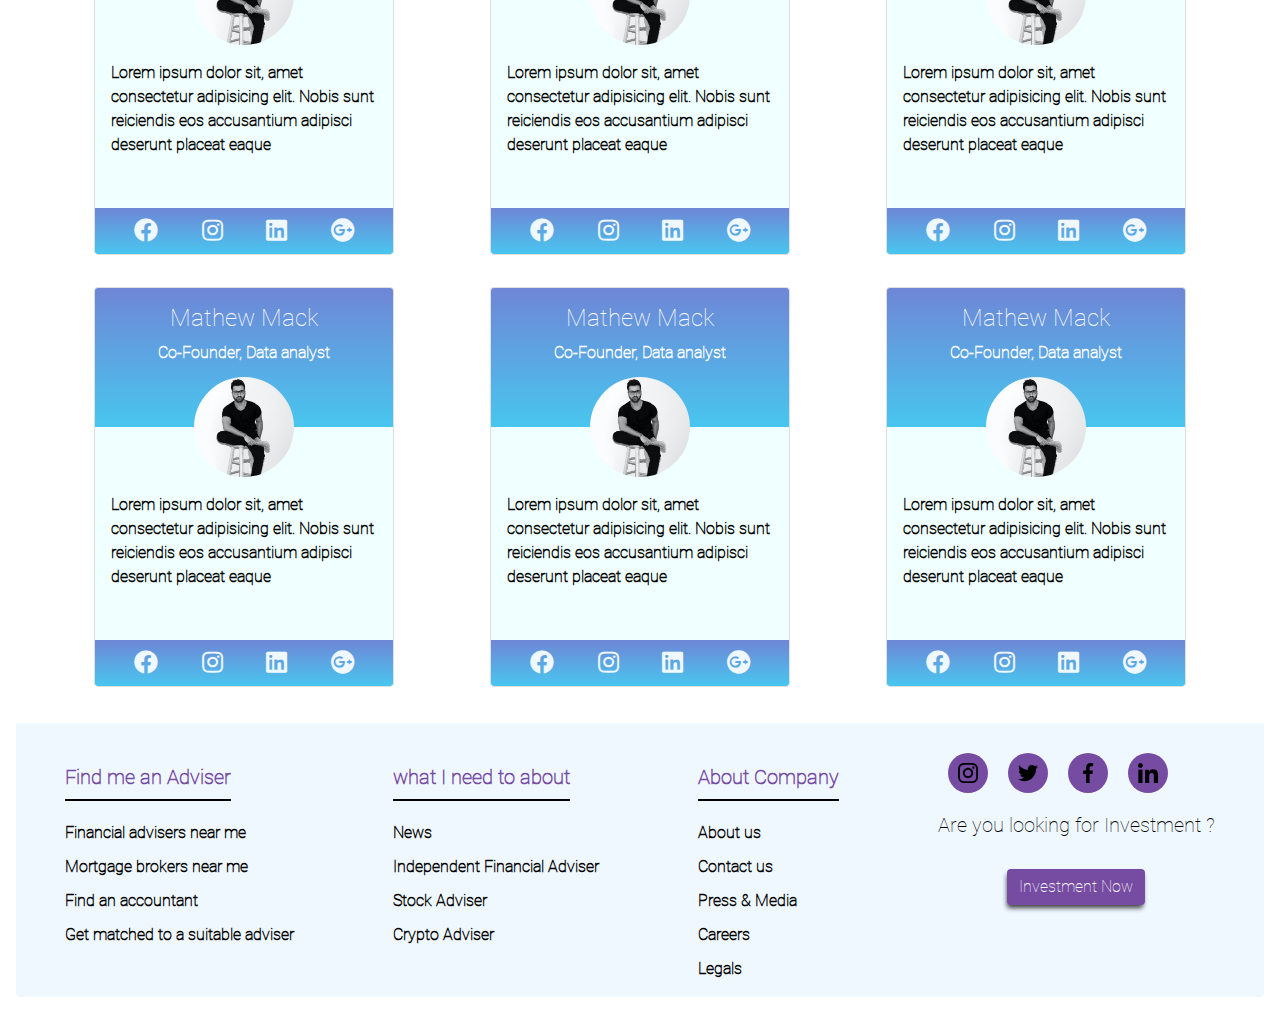
==== commit 67f1e964: "fix allignment and different element" ====
--- a/pages/about.html
+++ b/pages/about.html
@@ -8,42 +8,47 @@
     <title></title>
     <meta name="description" content="">
     <meta name="viewport" content="width=device-width, initial-scale=1">
-    <link rel="stylesheet" href="https://stackpath.bootstrapcdn.com/bootstrap/4.4.1/css/bootstrap.min.css">
-    <link rel="stylesheet" href="https://cdnjs.cloudflare.com/ajax/libs/font-awesome/5.13.0/css/all.min.css">
-    <link rel="stylesheet" href="/css/style.css">
-    <link rel="stylesheet" href="/css/nav.css">
-    <link rel="stylesheet" href="/css/about.css">
+    <link rel="stylesheet" href="../library/css/bootstrap.mini.css">
+    <link rel="stylesheet" href="../library/fontawesome/css/all.min.css">
+    <link rel="stylesheet" href="../css/style.css">
+    <link rel="stylesheet" href="../css/nav.css">
+    <link rel="stylesheet" href="../css/about.css">
 </head>
 
 <body>
     <section class="main_contain">
         <header class="header">
-            <img class="logo" src="/images/test_logo.svg" alt="logo">
+            <img class="logo" src="../images/test_logo.svg" alt="logo">
             <input class="menu_btn" type="checkbox" name="" id="menu_btn">
             <label class="menu_icon" for="menu_btn"> <span class="nav_icon" ></span> </label>
 
             <div class="btn_div">
 
-                <input class="login_btn" type="button" value="LOG IN">
-                <input class="signup_btn" type="button" value="SIGN UP">
+                <input class="login_btn btn btn-primary" onClick="location.href='login.html'" type="button" value="LogIn / SignUp">
 
             </div>
 
             <ul class="menu">
                 <li>
-                    <a href="">Home</a>
-                </li>
-                <li>
-                    <a href="">Rules</a>
-                </li>
-                <li>
-                    <a href="">Support</a>
-                </li>
-                <li>
-                    <a href="">Help</a>
-                </li>
-                <li>
-                    <a href="">Contact Us</a>
+                    <a href="../index.html">Home</a>
+
+                    <span class="active_underline"></span>
+                </li>
+                <li>
+                    <a href="">Today</a>
+                    <span class="active_underline"></span>
+                </li>
+                <li class="active_link">
+                    <a href="about.html">About</a>
+                    <span class="active_underline"></span>
+                </li>
+                <li>
+                    <a href="faq.html">FAQ</a>
+                    <span class="active_underline"></span>
+                </li>
+                <li>
+                    <a href="contact.html">Contact Us</a>
+                    <span class="active_underline"></span>
                 </li>
 
 
@@ -54,29 +59,30 @@
         <br>
         <div class="first">
             <div class="text">
-                <h3>Our Vision</h3>
-                <p>Lorem ipsum dolor sit amet consectetur, adipisicing elit. Consequuntur quas suscipit repudiandae est obcaecati temporibus laudantium omnis, fugit voluptatibus id saepe quisquam reprehenderit quos. Nisi, magni nihil dolor adipisci, libero
-                    laudantium asperiores nobis nostrum, maiores consectetur fugiat excepturi beatae ut similique error dicta! Qui voluptates pariatur repudiandae magnam, debitis aliquam!</p>
-                <p>Lorem ipsum dolor sit amet consectetur adipisicing elit. Molestias mollitia corporis cumque, dolorum iure omnis voluptate totam, perspiciatis, tempore provident autem excepturi nostrum eaque doloribus enim! Laudantium quia similique asperiores
-                    eaque. Cum tenetur assumenda sed deleniti sint, nulla tempora expedita necessitatibus excepturi neque, modi reiciendis voluptas sit nostrum laborum repudiandae.</p>
-
-
-
-            </div>
-
-            <img src="/images/visson.svg" alt="">
+                <h3>Our Story</h3>
+                <p>FA investment’s story begins almost a decade ago at Stanford, where Baiju and Vlad met as roommates and classmates. After graduation they packed their bags for New York and built two finance companies, selling trading software to hedge
+                    funds. With their newfound experience in the world of finance, they realized that big Wall Street firms pay effectively nothing to trade stocks, while most Americans were charged commission for every trade. They soon decided it was
+                    more important to build products that would provide everyone with access to the financial markets, not just the wealthy. </p>
+                <p>Two years after heading to New York, they moved back to California and built FA company that leverages technology to encourage everyone to participate in our financial system.</p>
+
+
+
+            </div>
+
+            <img src="../images/visson.svg" alt="">
 
         </div>
 
         <div class="second">
 
-            <img class="img-fluid" src="/images/misson.svg" alt="">
+            <img class="img-fluid" src="../images/misson.svg" alt="">
             <div class="text">
                 <h3>Our Mission</h3>
-                <p>Lorem ipsum dolor sit amet consectetur, adipisicing elit. Consequuntur quas suscipit repudiandae est obcaecati temporibus laudantium omnis, fugit voluptatibus id saepe quisquam reprehenderit quos. Nisi, magni nihil dolor adipisci, libero
-                    laudantium asperiores nobis nostrum, maiores consectetur fugiat excepturi beatae ut similique error dicta! Qui voluptates pariatur repudiandae magnam, debitis aliquam!</p>
-                <p>Lorem ipsum dolor sit amet consectetur adipisicing elit. Molestias mollitia corporis cumque, dolorum iure omnis voluptate totam, perspiciatis, tempore provident autem excepturi nostrum eaque doloribus enim! Laudantium quia similique asperiores
-                    eaque. Cum tenetur assumenda sed deleniti sint, nulla tempora expedita necessitatibus excepturi neque, modi reiciendis voluptas sit nostrum laborum repudiandae.</p>
+                <p>FA investment mission is to democratize finance for all. We believe that everyone should have access to the financial markets, so we’ve built FA company from the ground up to make investing friendly, approachable, and understandable for
+                    newcomers and experts alike.</p>
+
+                <p>Our mission is to democratize our financial system. Earning revenue allows us to offer you a range of financial products and services at low cost, including commission-free trading. Here’s how our US entities generate the vast majority
+                    of their revenue</p>
 
             </div>
 
@@ -85,15 +91,15 @@
         <div class="first">
             <div class="text">
                 <h3>Our Approach</h3>
-                <p>Lorem ipsum dolor sit amet consectetur, adipisicing elit. Consequuntur quas suscipit repudiandae est obcaecati temporibus laudantium omnis, fugit voluptatibus id saepe quisquam reprehenderit quos. Nisi, magni nihil dolor adipisci, libero
-                    laudantium asperiores nobis nostrum, maiores consectetur fugiat excepturi beatae ut similique error dicta! Qui voluptates pariatur repudiandae magnam, debitis aliquam!</p>
-                <p>Lorem ipsum dolor sit amet consectetur adipisicing elit. Molestias mollitia corporis cumque, dolorum iure omnis voluptate totam, perspiciatis, tempore provident autem excepturi nostrum eaque doloribus enim! Laudantium quia similique asperiores
-                    eaque. Cum tenetur assumenda sed deleniti sint, nulla tempora expedita necessitatibus excepturi neque, modi reiciendis voluptas sit nostrum laborum repudiandae.</p>
-
-
-            </div>
-
-            <img class="img-fluid" src="/images/approach.svg" alt="">
+                <p>When you buy or sell stocks, ETFs, and options through your brokerage account, your orders are sent to market makers for execution. To compete with exchanges, market makers offer rebates to brokerages. Market makers typically offer better
+                    prices than exchanges.</p>
+                <p>FA Investment Securities has relationships with a number of market makers and sends your order to the one believed to be most likely to give you the best execution quality. Rebates aren’t considered when your brokerage orders are routed.</p>
+                <p>Similarly, when you buy or sell crypto on FA Crypto, your order is sent to one of various trading venues that allow you to receive competitive prices. FA Crypto receives volume rebates from trading venues. Rebates aren’t taken into consideration
+                    when your crypto orders are routed.</p>
+
+            </div>
+
+            <img class="img-fluid" src="../images/approach.svg" alt="">
 
         </div>
 
@@ -112,164 +118,164 @@
                 <div class="card_bottom">
                     <p>Lorem ipsum dolor sit, amet consectetur adipisicing elit. Nobis sunt reiciendis eos accusantium adipisci deserunt placeat eaque</p>
                 </div>
-                <img src="/images/team1.jpeg" alt="">
-
-                <ul class="social_media">
-                    <li>
-                        <a href=""><span><i class="fab fa-facebook"></i></span> </a>
-                    </li>
-
-                    <li>
-                        <a href=""><span><i class="fab fa-instagram"> </i></span> </a>
-                    </li>
-
-                    <li>
-                        <a href=""><span><i class="fab fa-linkedin"> </i></span> </a>
-                    </li>
-
-                    <li>
-                        <a href=""><span><i class="fab fab fa-google-plus"> </i></span> </a>
-                    </li>
-
-                </ul>
-
-            </div>
-
-            <div class="card">
-                <div class="card_top">
-                    <h4>Mathew Mack</h4>
-                    <p> Co-Founder, Data analyst</p>
-                </div>
-                <div class="card_bottom">
-                    <p>Lorem ipsum dolor sit, amet consectetur adipisicing elit. Nobis sunt reiciendis eos accusantium adipisci deserunt placeat eaque</p>
-                </div>
-                <img src="/images/team1.jpeg" alt="">
-
-                <ul class="social_media">
-                    <li>
-                        <a href=""><span><i class="fab fa-facebook"></i></span> </a>
-                    </li>
-
-                    <li>
-                        <a href=""><span><i class="fab fa-instagram"> </i></span> </a>
-                    </li>
-
-                    <li>
-                        <a href=""><span><i class="fab fa-linkedin"> </i></span> </a>
-                    </li>
-
-                    <li>
-                        <a href=""><span><i class="fab fab fa-google-plus"> </i></span> </a>
-                    </li>
-
-                </ul>
-
-            </div>
-
-            <div class="card">
-                <div class="card_top">
-                    <h4>Mathew Mack</h4>
-                    <p> Co-Founder, Data analyst</p>
-                </div>
-                <div class="card_bottom">
-                    <p>Lorem ipsum dolor sit, amet consectetur adipisicing elit. Nobis sunt reiciendis eos accusantium adipisci deserunt placeat eaque</p>
-                </div>
-                <img src="/images/team1.jpeg" alt="">
-
-                <ul class="social_media">
-                    <li>
-                        <a href=""><span><i class="fab fa-facebook"></i></span> </a>
-                    </li>
-
-                    <li>
-                        <a href=""><span><i class="fab fa-instagram"> </i></span> </a>
-                    </li>
-
-                    <li>
-                        <a href=""><span><i class="fab fa-linkedin"> </i></span> </a>
-                    </li>
-
-                    <li>
-                        <a href=""><span><i class="fab fab fa-google-plus"> </i></span> </a>
-                    </li>
-
-                </ul>
-
-            </div>
-
-            <div class="card">
-                <div class="card_top">
-                    <h4>Mathew Mack</h4>
-                    <p> Co-Founder, Data analyst</p>
-                </div>
-                <div class="card_bottom">
-                    <p>Lorem ipsum dolor sit, amet consectetur adipisicing elit. Nobis sunt reiciendis eos accusantium adipisci deserunt placeat eaque</p>
-                </div>
-                <img src="/images/team1.jpeg" alt="">
-
-                <ul class="social_media">
-                    <li>
-                        <a href=""><span><i class="fab fa-facebook"></i></span> </a>
-                    </li>
-
-                    <li>
-                        <a href=""><span><i class="fab fa-instagram"> </i></span> </a>
-                    </li>
-
-                    <li>
-                        <a href=""><span><i class="fab fa-linkedin"> </i></span> </a>
-                    </li>
-
-                    <li>
-                        <a href=""><span><i class="fab fab fa-google-plus"> </i></span> </a>
-                    </li>
-
-                </ul>
-
-            </div>
-
-
-            <div class="card">
-                <div class="card_top">
-                    <h4>Mathew Mack</h4>
-                    <p> Co-Founder, Data analyst</p>
-                </div>
-                <div class="card_bottom">
-                    <p>Lorem ipsum dolor sit, amet consectetur adipisicing elit. Nobis sunt reiciendis eos accusantium adipisci deserunt placeat eaque</p>
-                </div>
-                <img src="/images/team1.jpeg" alt="">
-
-                <ul class="social_media">
-                    <li>
-                        <a href=""><span><i class="fab fa-facebook"></i></span> </a>
-                    </li>
-
-                    <li>
-                        <a href=""><span><i class="fab fa-instagram"> </i></span> </a>
-                    </li>
-
-                    <li>
-                        <a href=""><span><i class="fab fa-linkedin"> </i></span> </a>
-                    </li>
-
-                    <li>
-                        <a href=""><span><i class="fab fab fa-google-plus"> </i></span> </a>
-                    </li>
-
-                </ul>
-
-            </div>
-
-
-            <div class="card">
-                <div class="card_top">
-                    <h4>Mathew Mack</h4>
-                    <p> Co-Founder, Data analyst</p>
-                </div>
-                <div class="card_bottom">
-                    <p>Lorem ipsum dolor sit, amet consectetur adipisicing elit. Nobis sunt reiciendis eos accusantium adipisci deserunt placeat eaque</p>
-                </div>
-                <img src="/images/team1.jpeg" alt="">
+                <img src="../images/team1.jpeg" alt="">
+
+                <ul class="social_media">
+                    <li>
+                        <a href=""><span><i class="fab fa-facebook"></i></span> </a>
+                    </li>
+
+                    <li>
+                        <a href=""><span><i class="fab fa-instagram"> </i></span> </a>
+                    </li>
+
+                    <li>
+                        <a href=""><span><i class="fab fa-linkedin"> </i></span> </a>
+                    </li>
+
+                    <li>
+                        <a href=""><span><i class="fab fab fa-google-plus"> </i></span> </a>
+                    </li>
+
+                </ul>
+
+            </div>
+
+            <div class="card">
+                <div class="card_top">
+                    <h4>Mathew Mack</h4>
+                    <p> Co-Founder, Data analyst</p>
+                </div>
+                <div class="card_bottom">
+                    <p>Lorem ipsum dolor sit, amet consectetur adipisicing elit. Nobis sunt reiciendis eos accusantium adipisci deserunt placeat eaque</p>
+                </div>
+                <img src="../images/team1.jpeg" alt="">
+
+                <ul class="social_media">
+                    <li>
+                        <a href=""><span><i class="fab fa-facebook"></i></span> </a>
+                    </li>
+
+                    <li>
+                        <a href=""><span><i class="fab fa-instagram"> </i></span> </a>
+                    </li>
+
+                    <li>
+                        <a href=""><span><i class="fab fa-linkedin"> </i></span> </a>
+                    </li>
+
+                    <li>
+                        <a href=""><span><i class="fab fab fa-google-plus"> </i></span> </a>
+                    </li>
+
+                </ul>
+
+            </div>
+
+            <div class="card">
+                <div class="card_top">
+                    <h4>Mathew Mack</h4>
+                    <p> Co-Founder, Data analyst</p>
+                </div>
+                <div class="card_bottom">
+                    <p>Lorem ipsum dolor sit, amet consectetur adipisicing elit. Nobis sunt reiciendis eos accusantium adipisci deserunt placeat eaque</p>
+                </div>
+                <img src="../images/team1.jpeg" alt="">
+
+                <ul class="social_media">
+                    <li>
+                        <a href=""><span><i class="fab fa-facebook"></i></span> </a>
+                    </li>
+
+                    <li>
+                        <a href=""><span><i class="fab fa-instagram"> </i></span> </a>
+                    </li>
+
+                    <li>
+                        <a href=""><span><i class="fab fa-linkedin"> </i></span> </a>
+                    </li>
+
+                    <li>
+                        <a href=""><span><i class="fab fab fa-google-plus"> </i></span> </a>
+                    </li>
+
+                </ul>
+
+            </div>
+
+            <div class="card">
+                <div class="card_top">
+                    <h4>Mathew Mack</h4>
+                    <p> Co-Founder, Data analyst</p>
+                </div>
+                <div class="card_bottom">
+                    <p>Lorem ipsum dolor sit, amet consectetur adipisicing elit. Nobis sunt reiciendis eos accusantium adipisci deserunt placeat eaque</p>
+                </div>
+                <img src="../images/team1.jpeg" alt="">
+
+                <ul class="social_media">
+                    <li>
+                        <a href=""><span><i class="fab fa-facebook"></i></span> </a>
+                    </li>
+
+                    <li>
+                        <a href=""><span><i class="fab fa-instagram"> </i></span> </a>
+                    </li>
+
+                    <li>
+                        <a href=""><span><i class="fab fa-linkedin"> </i></span> </a>
+                    </li>
+
+                    <li>
+                        <a href=""><span><i class="fab fab fa-google-plus"> </i></span> </a>
+                    </li>
+
+                </ul>
+
+            </div>
+
+
+            <div class="card">
+                <div class="card_top">
+                    <h4>Mathew Mack</h4>
+                    <p> Co-Founder, Data analyst</p>
+                </div>
+                <div class="card_bottom">
+                    <p>Lorem ipsum dolor sit, amet consectetur adipisicing elit. Nobis sunt reiciendis eos accusantium adipisci deserunt placeat eaque</p>
+                </div>
+                <img src="../images/team1.jpeg" alt="">
+
+                <ul class="social_media">
+                    <li>
+                        <a href=""><span><i class="fab fa-facebook"></i></span> </a>
+                    </li>
+
+                    <li>
+                        <a href=""><span><i class="fab fa-instagram"> </i></span> </a>
+                    </li>
+
+                    <li>
+                        <a href=""><span><i class="fab fa-linkedin"> </i></span> </a>
+                    </li>
+
+                    <li>
+                        <a href=""><span><i class="fab fab fa-google-plus"> </i></span> </a>
+                    </li>
+
+                </ul>
+
+            </div>
+
+
+            <div class="card">
+                <div class="card_top">
+                    <h4>Mathew Mack</h4>
+                    <p> Co-Founder, Data analyst</p>
+                </div>
+                <div class="card_bottom">
+                    <p>Lorem ipsum dolor sit, amet consectetur adipisicing elit. Nobis sunt reiciendis eos accusantium adipisci deserunt placeat eaque</p>
+                </div>
+                <img src="../images/team1.jpeg" alt="">
 
                 <ul class="social_media">
                     <li>
@@ -343,10 +349,10 @@
             <div class="social_media">
 
                 <ul class="social">
-                    <li><img src="/images/instagram.svg" alt="instagram"></li>
-                    <li><img src="/images/twitter.svg" alt="twitter"></li>
-                    <li><img src="/images/facebook.svg" alt="facebook"></li>
-                    <li><img src="/images/linkedin.svg" alt="linkdin"></li>
+                    <li><img src="../images/instagram.svg" alt="instagram"></li>
+                    <li><img src="../images/twitter.svg" alt="twitter"></li>
+                    <li><img src="../images/facebook.svg" alt="facebook"></li>
+                    <li><img src="../images/linkedin.svg" alt="linkdin"></li>
                 </ul>
                 <br>
                 <h5>Are you looking for Investment ?</h5>
--- a/library/fontawesome/css/all.min.css
+++ b/library/fontawesome/css/all.min.css
@@ -0,0 +1,5 @@
+/*!
+ * Font Awesome Free 5.13.0 by @fontawesome - https://fontawesome.com
+ * License - https://fontawesome.com/license/free (Icons: CC BY 4.0, Fonts: SIL OFL 1.1, Code: MIT License)
+ */
+.fa,.fab,.fad,.fal,.far,.fas{-moz-osx-font-smoothing:grayscale;-webkit-font-smoothing:antialiased;display:inline-block;font-style:normal;font-variant:normal;text-rendering:auto;line-height:1}.fa-lg{font-size:1.33333em;line-height:.75em;vertical-align:-.0667em}.fa-xs{font-size:.75em}.fa-sm{font-size:.875em}.fa-1x{font-size:1em}.fa-2x{font-size:2em}.fa-3x{font-size:3em}.fa-4x{font-size:4em}.fa-5x{font-size:5em}.fa-6x{font-size:6em}.fa-7x{font-size:7em}.fa-8x{font-size:8em}.fa-9x{font-size:9em}.fa-10x{font-size:10em}.fa-fw{text-align:center;width:1.25em}.fa-ul{list-style-type:none;margin-left:2.5em;padding-left:0}.fa-ul>li{position:relative}.fa-li{left:-2em;position:absolute;text-align:center;width:2em;line-height:inherit}.fa-border{border:.08em solid #eee;border-radius:.1em;padding:.2em .25em .15em}.fa-pull-left{float:left}.fa-pull-right{float:right}.fa.fa-pull-left,.fab.fa-pull-left,.fal.fa-pull-left,.far.fa-pull-left,.fas.fa-pull-left{margin-right:.3em}.fa.fa-pull-right,.fab.fa-pull-right,.fal.fa-pull-right,.far.fa-pull-right,.fas.fa-pull-right{margin-left:.3em}.fa-spin{-webkit-animation:fa-spin 2s linear infinite;animation:fa-spin 2s linear infinite}.fa-pulse{-webkit-animation:fa-spin 1s steps(8) infinite;animation:fa-spin 1s steps(8) infinite}@-webkit-keyframes fa-spin{0%{-webkit-transform:rotate(0deg);transform:rotate(0deg)}to{-webkit-transform:rotate(1turn);transform:rotate(1turn)}}@keyframes fa-spin{0%{-webkit-transform:rotate(0deg);transform:rotate(0deg)}to{-webkit-transform:rotate(1turn);transform:rotate(1turn)}}.fa-rotate-90{-ms-filter:"progid:DXImageTransform.Microsoft.BasicImage(rotation=1)";-webkit-transform:rotate(90deg);transform:rotate(90deg)}.fa-rotate-180{-ms-filter:"progid:DXImageTransform.Microsoft.BasicImage(rotation=2)";-webkit-transform:rotate(180deg);transform:rotate(180deg)}.fa-rotate-270{-ms-filter:"progid:DXImageTransform.Microsoft.BasicImage(rotation=3)";-webkit-transform:rotate(270deg);transform:rotate(270deg)}.fa-flip-horizontal{-ms-filter:"progid:DXImageTransform.Microsoft.BasicImage(rotation=0, mirror=1)";-webkit-transform:scaleX(-1);transform:scaleX(-1)}.fa-flip-vertical{-webkit-transform:scaleY(-1);transform:scaleY(-1)}.fa-flip-both,.fa-flip-horizontal.fa-flip-vertical,.fa-flip-vertical{-ms-filter:"progid:DXImageTransform.Microsoft.BasicImage(rotation=2, mirror=1)"}.fa-flip-both,.fa-flip-horizontal.fa-flip-vertical{-webkit-transform:scale(-1);transform:scale(-1)}:root .fa-flip-both,:root .fa-flip-horizontal,:root .fa-flip-vertical,:root .fa-rotate-90,:root .fa-rotate-180,:root .fa-rotate-270{-webkit-filter:none;filter:none}.fa-stack{display:inline-block;height:2em;line-height:2em;position:relative;vertical-align:middle;width:2.5em}.fa-stack-1x,.fa-stack-2x{left:0;position:absolute;text-align:center;width:100%}.fa-stack-1x{line-height:inherit}.fa-stack-2x{font-size:2em}.fa-inverse{color:#fff}.fa-500px:before{content:"\f26e"}.fa-accessible-icon:before{content:"\f368"}.fa-accusoft:before{content:"\f369"}.fa-acquisitions-incorporated:before{content:"\f6af"}.fa-ad:before{content:"\f641"}.fa-address-book:before{content:"\f2b9"}.fa-address-card:before{content:"\f2bb"}.fa-adjust:before{content:"\f042"}.fa-adn:before{content:"\f170"}.fa-adobe:before{content:"\f778"}.fa-adversal:before{content:"\f36a"}.fa-affiliatetheme:before{content:"\f36b"}.fa-air-freshener:before{content:"\f5d0"}.fa-airbnb:before{content:"\f834"}.fa-algolia:before{content:"\f36c"}.fa-align-center:before{content:"\f037"}.fa-align-justify:before{content:"\f039"}.fa-align-left:before{content:"\f036"}.fa-align-right:before{content:"\f038"}.fa-alipay:before{content:"\f642"}.fa-allergies:before{content:"\f461"}.fa-amazon:before{content:"\f270"}.fa-amazon-pay:before{content:"\f42c"}.fa-ambulance:before{content:"\f0f9"}.fa-american-sign-language-interpreting:before{content:"\f2a3"}.fa-amilia:before{content:"\f36d"}.fa-anchor:before{content:"\f13d"}.fa-android:before{content:"\f17b"}.fa-angellist:before{content:"\f209"}.fa-angle-double-down:before{content:"\f103"}.fa-angle-double-left:before{content:"\f100"}.fa-angle-double-right:before{content:"\f101"}.fa-angle-double-up:before{content:"\f102"}.fa-angle-down:before{content:"\f107"}.fa-angle-left:before{content:"\f104"}.fa-angle-right:before{content:"\f105"}.fa-angle-up:before{content:"\f106"}.fa-angry:before{content:"\f556"}.fa-angrycreative:before{content:"\f36e"}.fa-angular:before{content:"\f420"}.fa-ankh:before{content:"\f644"}.fa-app-store:before{content:"\f36f"}.fa-app-store-ios:before{content:"\f370"}.fa-apper:before{content:"\f371"}.fa-apple:before{content:"\f179"}.fa-apple-alt:before{content:"\f5d1"}.fa-apple-pay:before{content:"\f415"}.fa-archive:before{content:"\f187"}.fa-archway:before{content:"\f557"}.fa-arrow-alt-circle-down:before{content:"\f358"}.fa-arrow-alt-circle-left:before{content:"\f359"}.fa-arrow-alt-circle-right:before{content:"\f35a"}.fa-arrow-alt-circle-up:before{content:"\f35b"}.fa-arrow-circle-down:before{content:"\f0ab"}.fa-arrow-circle-left:before{content:"\f0a8"}.fa-arrow-circle-right:before{content:"\f0a9"}.fa-arrow-circle-up:before{content:"\f0aa"}.fa-arrow-down:before{content:"\f063"}.fa-arrow-left:before{content:"\f060"}.fa-arrow-right:before{content:"\f061"}.fa-arrow-up:before{content:"\f062"}.fa-arrows-alt:before{content:"\f0b2"}.fa-arrows-alt-h:before{content:"\f337"}.fa-arrows-alt-v:before{content:"\f338"}.fa-artstation:before{content:"\f77a"}.fa-assistive-listening-systems:before{content:"\f2a2"}.fa-asterisk:before{content:"\f069"}.fa-asymmetrik:before{content:"\f372"}.fa-at:before{content:"\f1fa"}.fa-atlas:before{content:"\f558"}.fa-atlassian:before{content:"\f77b"}.fa-atom:before{content:"\f5d2"}.fa-audible:before{content:"\f373"}.fa-audio-description:before{content:"\f29e"}.fa-autoprefixer:before{content:"\f41c"}.fa-avianex:before{content:"\f374"}.fa-aviato:before{content:"\f421"}.fa-award:before{content:"\f559"}.fa-aws:before{content:"\f375"}.fa-baby:before{content:"\f77c"}.fa-baby-carriage:before{content:"\f77d"}.fa-backspace:before{content:"\f55a"}.fa-backward:before{content:"\f04a"}.fa-bacon:before{content:"\f7e5"}.fa-bahai:before{content:"\f666"}.fa-balance-scale:before{content:"\f24e"}.fa-balance-scale-left:before{content:"\f515"}.fa-balance-scale-right:before{content:"\f516"}.fa-ban:before{content:"\f05e"}.fa-band-aid:before{content:"\f462"}.fa-bandcamp:before{content:"\f2d5"}.fa-barcode:before{content:"\f02a"}.fa-bars:before{content:"\f0c9"}.fa-baseball-ball:before{content:"\f433"}.fa-basketball-ball:before{content:"\f434"}.fa-bath:before{content:"\f2cd"}.fa-battery-empty:before{content:"\f244"}.fa-battery-full:before{content:"\f240"}.fa-battery-half:before{content:"\f242"}.fa-battery-quarter:before{content:"\f243"}.fa-battery-three-quarters:before{content:"\f241"}.fa-battle-net:before{content:"\f835"}.fa-bed:before{content:"\f236"}.fa-beer:before{content:"\f0fc"}.fa-behance:before{content:"\f1b4"}.fa-behance-square:before{content:"\f1b5"}.fa-bell:before{content:"\f0f3"}.fa-bell-slash:before{content:"\f1f6"}.fa-bezier-curve:before{content:"\f55b"}.fa-bible:before{content:"\f647"}.fa-bicycle:before{content:"\f206"}.fa-biking:before{content:"\f84a"}.fa-bimobject:before{content:"\f378"}.fa-binoculars:before{content:"\f1e5"}.fa-biohazard:before{content:"\f780"}.fa-birthday-cake:before{content:"\f1fd"}.fa-bitbucket:before{content:"\f171"}.fa-bitcoin:before{content:"\f379"}.fa-bity:before{content:"\f37a"}.fa-black-tie:before{content:"\f27e"}.fa-blackberry:before{content:"\f37b"}.fa-blender:before{content:"\f517"}.fa-blender-phone:before{content:"\f6b6"}.fa-blind:before{content:"\f29d"}.fa-blog:before{content:"\f781"}.fa-blogger:before{content:"\f37c"}.fa-blogger-b:before{content:"\f37d"}.fa-bluetooth:before{content:"\f293"}.fa-bluetooth-b:before{content:"\f294"}.fa-bold:before{content:"\f032"}.fa-bolt:before{content:"\f0e7"}.fa-bomb:before{content:"\f1e2"}.fa-bone:before{content:"\f5d7"}.fa-bong:before{content:"\f55c"}.fa-book:before{content:"\f02d"}.fa-book-dead:before{content:"\f6b7"}.fa-book-medical:before{content:"\f7e6"}.fa-book-open:before{content:"\f518"}.fa-book-reader:before{content:"\f5da"}.fa-bookmark:before{content:"\f02e"}.fa-bootstrap:before{content:"\f836"}.fa-border-all:before{content:"\f84c"}.fa-border-none:before{content:"\f850"}.fa-border-style:before{content:"\f853"}.fa-bowling-ball:before{content:"\f436"}.fa-box:before{content:"\f466"}.fa-box-open:before{content:"\f49e"}.fa-box-tissue:before{content:"\f95b"}.fa-boxes:before{content:"\f468"}.fa-braille:before{content:"\f2a1"}.fa-brain:before{content:"\f5dc"}.fa-bread-slice:before{content:"\f7ec"}.fa-briefcase:before{content:"\f0b1"}.fa-briefcase-medical:before{content:"\f469"}.fa-broadcast-tower:before{content:"\f519"}.fa-broom:before{content:"\f51a"}.fa-brush:before{content:"\f55d"}.fa-btc:before{content:"\f15a"}.fa-buffer:before{content:"\f837"}.fa-bug:before{content:"\f188"}.fa-building:before{content:"\f1ad"}.fa-bullhorn:before{content:"\f0a1"}.fa-bullseye:before{content:"\f140"}.fa-burn:before{content:"\f46a"}.fa-buromobelexperte:before{content:"\f37f"}.fa-bus:before{content:"\f207"}.fa-bus-alt:before{content:"\f55e"}.fa-business-time:before{content:"\f64a"}.fa-buy-n-large:before{content:"\f8a6"}.fa-buysellads:before{content:"\f20d"}.fa-calculator:before{content:"\f1ec"}.fa-calendar:before{content:"\f133"}.fa-calendar-alt:before{content:"\f073"}.fa-calendar-check:before{content:"\f274"}.fa-calendar-day:before{content:"\f783"}.fa-calendar-minus:before{content:"\f272"}.fa-calendar-plus:before{content:"\f271"}.fa-calendar-times:before{content:"\f273"}.fa-calendar-week:before{content:"\f784"}.fa-camera:before{content:"\f030"}.fa-camera-retro:before{content:"\f083"}.fa-campground:before{content:"\f6bb"}.fa-canadian-maple-leaf:before{content:"\f785"}.fa-candy-cane:before{content:"\f786"}.fa-cannabis:before{content:"\f55f"}.fa-capsules:before{content:"\f46b"}.fa-car:before{content:"\f1b9"}.fa-car-alt:before{content:"\f5de"}.fa-car-battery:before{content:"\f5df"}.fa-car-crash:before{content:"\f5e1"}.fa-car-side:before{content:"\f5e4"}.fa-caravan:before{content:"\f8ff"}.fa-caret-down:before{content:"\f0d7"}.fa-caret-left:before{content:"\f0d9"}.fa-caret-right:before{content:"\f0da"}.fa-caret-square-down:before{content:"\f150"}.fa-caret-square-left:before{content:"\f191"}.fa-caret-square-right:before{content:"\f152"}.fa-caret-square-up:before{content:"\f151"}.fa-caret-up:before{content:"\f0d8"}.fa-carrot:before{content:"\f787"}.fa-cart-arrow-down:before{content:"\f218"}.fa-cart-plus:before{content:"\f217"}.fa-cash-register:before{content:"\f788"}.fa-cat:before{content:"\f6be"}.fa-cc-amazon-pay:before{content:"\f42d"}.fa-cc-amex:before{content:"\f1f3"}.fa-cc-apple-pay:before{content:"\f416"}.fa-cc-diners-club:before{content:"\f24c"}.fa-cc-discover:before{content:"\f1f2"}.fa-cc-jcb:before{content:"\f24b"}.fa-cc-mastercard:before{content:"\f1f1"}.fa-cc-paypal:before{content:"\f1f4"}.fa-cc-stripe:before{content:"\f1f5"}.fa-cc-visa:before{content:"\f1f0"}.fa-centercode:before{content:"\f380"}.fa-centos:before{content:"\f789"}.fa-certificate:before{content:"\f0a3"}.fa-chair:before{content:"\f6c0"}.fa-chalkboard:before{content:"\f51b"}.fa-chalkboard-teacher:before{content:"\f51c"}.fa-charging-station:before{content:"\f5e7"}.fa-chart-area:before{content:"\f1fe"}.fa-chart-bar:before{content:"\f080"}.fa-chart-line:before{content:"\f201"}.fa-chart-pie:before{content:"\f200"}.fa-check:before{content:"\f00c"}.fa-check-circle:before{content:"\f058"}.fa-check-double:before{content:"\f560"}.fa-check-square:before{content:"\f14a"}.fa-cheese:before{content:"\f7ef"}.fa-chess:before{content:"\f439"}.fa-chess-bishop:before{content:"\f43a"}.fa-chess-board:before{content:"\f43c"}.fa-chess-king:before{content:"\f43f"}.fa-chess-knight:before{content:"\f441"}.fa-chess-pawn:before{content:"\f443"}.fa-chess-queen:before{content:"\f445"}.fa-chess-rook:before{content:"\f447"}.fa-chevron-circle-down:before{content:"\f13a"}.fa-chevron-circle-left:before{content:"\f137"}.fa-chevron-circle-right:before{content:"\f138"}.fa-chevron-circle-up:before{content:"\f139"}.fa-chevron-down:before{content:"\f078"}.fa-chevron-left:before{content:"\f053"}.fa-chevron-right:before{content:"\f054"}.fa-chevron-up:before{content:"\f077"}.fa-child:before{content:"\f1ae"}.fa-chrome:before{content:"\f268"}.fa-chromecast:before{content:"\f838"}.fa-church:before{content:"\f51d"}.fa-circle:before{content:"\f111"}.fa-circle-notch:before{content:"\f1ce"}.fa-city:before{content:"\f64f"}.fa-clinic-medical:before{content:"\f7f2"}.fa-clipboard:before{content:"\f328"}.fa-clipboard-check:before{content:"\f46c"}.fa-clipboard-list:before{content:"\f46d"}.fa-clock:before{content:"\f017"}.fa-clone:before{content:"\f24d"}.fa-closed-captioning:before{content:"\f20a"}.fa-cloud:before{content:"\f0c2"}.fa-cloud-download-alt:before{content:"\f381"}.fa-cloud-meatball:before{content:"\f73b"}.fa-cloud-moon:before{content:"\f6c3"}.fa-cloud-moon-rain:before{content:"\f73c"}.fa-cloud-rain:before{content:"\f73d"}.fa-cloud-showers-heavy:before{content:"\f740"}.fa-cloud-sun:before{content:"\f6c4"}.fa-cloud-sun-rain:before{content:"\f743"}.fa-cloud-upload-alt:before{content:"\f382"}.fa-cloudscale:before{content:"\f383"}.fa-cloudsmith:before{content:"\f384"}.fa-cloudversify:before{content:"\f385"}.fa-cocktail:before{content:"\f561"}.fa-code:before{content:"\f121"}.fa-code-branch:before{content:"\f126"}.fa-codepen:before{content:"\f1cb"}.fa-codiepie:before{content:"\f284"}.fa-coffee:before{content:"\f0f4"}.fa-cog:before{content:"\f013"}.fa-cogs:before{content:"\f085"}.fa-coins:before{content:"\f51e"}.fa-columns:before{content:"\f0db"}.fa-comment:before{content:"\f075"}.fa-comment-alt:before{content:"\f27a"}.fa-comment-dollar:before{content:"\f651"}.fa-comment-dots:before{content:"\f4ad"}.fa-comment-medical:before{content:"\f7f5"}.fa-comment-slash:before{content:"\f4b3"}.fa-comments:before{content:"\f086"}.fa-comments-dollar:before{content:"\f653"}.fa-compact-disc:before{content:"\f51f"}.fa-compass:before{content:"\f14e"}.fa-compress:before{content:"\f066"}.fa-compress-alt:before{content:"\f422"}.fa-compress-arrows-alt:before{content:"\f78c"}.fa-concierge-bell:before{content:"\f562"}.fa-confluence:before{content:"\f78d"}.fa-connectdevelop:before{content:"\f20e"}.fa-contao:before{content:"\f26d"}.fa-cookie:before{content:"\f563"}.fa-cookie-bite:before{content:"\f564"}.fa-copy:before{content:"\f0c5"}.fa-copyright:before{content:"\f1f9"}.fa-cotton-bureau:before{content:"\f89e"}.fa-couch:before{content:"\f4b8"}.fa-cpanel:before{content:"\f388"}.fa-creative-commons:before{content:"\f25e"}.fa-creative-commons-by:before{content:"\f4e7"}.fa-creative-commons-nc:before{content:"\f4e8"}.fa-creative-commons-nc-eu:before{content:"\f4e9"}.fa-creative-commons-nc-jp:before{content:"\f4ea"}.fa-creative-commons-nd:before{content:"\f4eb"}.fa-creative-commons-pd:before{content:"\f4ec"}.fa-creative-commons-pd-alt:before{content:"\f4ed"}.fa-creative-commons-remix:before{content:"\f4ee"}.fa-creative-commons-sa:before{content:"\f4ef"}.fa-creative-commons-sampling:before{content:"\f4f0"}.fa-creative-commons-sampling-plus:before{content:"\f4f1"}.fa-creative-commons-share:before{content:"\f4f2"}.fa-creative-commons-zero:before{content:"\f4f3"}.fa-credit-card:before{content:"\f09d"}.fa-critical-role:before{content:"\f6c9"}.fa-crop:before{content:"\f125"}.fa-crop-alt:before{content:"\f565"}.fa-cross:before{content:"\f654"}.fa-crosshairs:before{content:"\f05b"}.fa-crow:before{content:"\f520"}.fa-crown:before{content:"\f521"}.fa-crutch:before{content:"\f7f7"}.fa-css3:before{content:"\f13c"}.fa-css3-alt:before{content:"\f38b"}.fa-cube:before{content:"\f1b2"}.fa-cubes:before{content:"\f1b3"}.fa-cut:before{content:"\f0c4"}.fa-cuttlefish:before{content:"\f38c"}.fa-d-and-d:before{content:"\f38d"}.fa-d-and-d-beyond:before{content:"\f6ca"}.fa-dailymotion:before{content:"\f952"}.fa-dashcube:before{content:"\f210"}.fa-database:before{content:"\f1c0"}.fa-deaf:before{content:"\f2a4"}.fa-delicious:before{content:"\f1a5"}.fa-democrat:before{content:"\f747"}.fa-deploydog:before{content:"\f38e"}.fa-deskpro:before{content:"\f38f"}.fa-desktop:before{content:"\f108"}.fa-dev:before{content:"\f6cc"}.fa-deviantart:before{content:"\f1bd"}.fa-dharmachakra:before{content:"\f655"}.fa-dhl:before{content:"\f790"}.fa-diagnoses:before{content:"\f470"}.fa-diaspora:before{content:"\f791"}.fa-dice:before{content:"\f522"}.fa-dice-d20:before{content:"\f6cf"}.fa-dice-d6:before{content:"\f6d1"}.fa-dice-five:before{content:"\f523"}.fa-dice-four:before{content:"\f524"}.fa-dice-one:before{content:"\f525"}.fa-dice-six:before{content:"\f526"}.fa-dice-three:before{content:"\f527"}.fa-dice-two:before{content:"\f528"}.fa-digg:before{content:"\f1a6"}.fa-digital-ocean:before{content:"\f391"}.fa-digital-tachograph:before{content:"\f566"}.fa-directions:before{content:"\f5eb"}.fa-discord:before{content:"\f392"}.fa-discourse:before{content:"\f393"}.fa-disease:before{content:"\f7fa"}.fa-divide:before{content:"\f529"}.fa-dizzy:before{content:"\f567"}.fa-dna:before{content:"\f471"}.fa-dochub:before{content:"\f394"}.fa-docker:before{content:"\f395"}.fa-dog:before{content:"\f6d3"}.fa-dollar-sign:before{content:"\f155"}.fa-dolly:before{content:"\f472"}.fa-dolly-flatbed:before{content:"\f474"}.fa-donate:before{content:"\f4b9"}.fa-door-closed:before{content:"\f52a"}.fa-door-open:before{content:"\f52b"}.fa-dot-circle:before{content:"\f192"}.fa-dove:before{content:"\f4ba"}.fa-download:before{content:"\f019"}.fa-draft2digital:before{content:"\f396"}.fa-drafting-compass:before{content:"\f568"}.fa-dragon:before{content:"\f6d5"}.fa-draw-polygon:before{content:"\f5ee"}.fa-dribbble:before{content:"\f17d"}.fa-dribbble-square:before{content:"\f397"}.fa-dropbox:before{content:"\f16b"}.fa-drum:before{content:"\f569"}.fa-drum-steelpan:before{content:"\f56a"}.fa-drumstick-bite:before{content:"\f6d7"}.fa-drupal:before{content:"\f1a9"}.fa-dumbbell:before{content:"\f44b"}.fa-dumpster:before{content:"\f793"}.fa-dumpster-fire:before{content:"\f794"}.fa-dungeon:before{content:"\f6d9"}.fa-dyalog:before{content:"\f399"}.fa-earlybirds:before{content:"\f39a"}.fa-ebay:before{content:"\f4f4"}.fa-edge:before{content:"\f282"}.fa-edit:before{content:"\f044"}.fa-egg:before{content:"\f7fb"}.fa-eject:before{content:"\f052"}.fa-elementor:before{content:"\f430"}.fa-ellipsis-h:before{content:"\f141"}.fa-ellipsis-v:before{content:"\f142"}.fa-ello:before{content:"\f5f1"}.fa-ember:before{content:"\f423"}.fa-empire:before{content:"\f1d1"}.fa-envelope:before{content:"\f0e0"}.fa-envelope-open:before{content:"\f2b6"}.fa-envelope-open-text:before{content:"\f658"}.fa-envelope-square:before{content:"\f199"}.fa-envira:before{content:"\f299"}.fa-equals:before{content:"\f52c"}.fa-eraser:before{content:"\f12d"}.fa-erlang:before{content:"\f39d"}.fa-ethereum:before{content:"\f42e"}.fa-ethernet:before{content:"\f796"}.fa-etsy:before{content:"\f2d7"}.fa-euro-sign:before{content:"\f153"}.fa-evernote:before{content:"\f839"}.fa-exchange-alt:before{content:"\f362"}.fa-exclamation:before{content:"\f12a"}.fa-exclamation-circle:before{content:"\f06a"}.fa-exclamation-triangle:before{content:"\f071"}.fa-expand:before{content:"\f065"}.fa-expand-alt:before{content:"\f424"}.fa-expand-arrows-alt:before{content:"\f31e"}.fa-expeditedssl:before{content:"\f23e"}.fa-external-link-alt:before{content:"\f35d"}.fa-external-link-square-alt:before{content:"\f360"}.fa-eye:before{content:"\f06e"}.fa-eye-dropper:before{content:"\f1fb"}.fa-eye-slash:before{content:"\f070"}.fa-facebook:before{content:"\f09a"}.fa-facebook-f:before{content:"\f39e"}.fa-facebook-messenger:before{content:"\f39f"}.fa-facebook-square:before{content:"\f082"}.fa-fan:before{content:"\f863"}.fa-fantasy-flight-games:before{content:"\f6dc"}.fa-fast-backward:before{content:"\f049"}.fa-fast-forward:before{content:"\f050"}.fa-faucet:before{content:"\f905"}.fa-fax:before{content:"\f1ac"}.fa-feather:before{content:"\f52d"}.fa-feather-alt:before{content:"\f56b"}.fa-fedex:before{content:"\f797"}.fa-fedora:before{content:"\f798"}.fa-female:before{content:"\f182"}.fa-fighter-jet:before{content:"\f0fb"}.fa-figma:before{content:"\f799"}.fa-file:before{content:"\f15b"}.fa-file-alt:before{content:"\f15c"}.fa-file-archive:before{content:"\f1c6"}.fa-file-audio:before{content:"\f1c7"}.fa-file-code:before{content:"\f1c9"}.fa-file-contract:before{content:"\f56c"}.fa-file-csv:before{content:"\f6dd"}.fa-file-download:before{content:"\f56d"}.fa-file-excel:before{content:"\f1c3"}.fa-file-export:before{content:"\f56e"}.fa-file-image:before{content:"\f1c5"}.fa-file-import:before{content:"\f56f"}.fa-file-invoice:before{content:"\f570"}.fa-file-invoice-dollar:before{content:"\f571"}.fa-file-medical:before{content:"\f477"}.fa-file-medical-alt:before{content:"\f478"}.fa-file-pdf:before{content:"\f1c1"}.fa-file-powerpoint:before{content:"\f1c4"}.fa-file-prescription:before{content:"\f572"}.fa-file-signature:before{content:"\f573"}.fa-file-upload:before{content:"\f574"}.fa-file-video:before{content:"\f1c8"}.fa-file-word:before{content:"\f1c2"}.fa-fill:before{content:"\f575"}.fa-fill-drip:before{content:"\f576"}.fa-film:before{content:"\f008"}.fa-filter:before{content:"\f0b0"}.fa-fingerprint:before{content:"\f577"}.fa-fire:before{content:"\f06d"}.fa-fire-alt:before{content:"\f7e4"}.fa-fire-extinguisher:before{content:"\f134"}.fa-firefox:before{content:"\f269"}.fa-firefox-browser:before{content:"\f907"}.fa-first-aid:before{content:"\f479"}.fa-first-order:before{content:"\f2b0"}.fa-first-order-alt:before{content:"\f50a"}.fa-firstdraft:before{content:"\f3a1"}.fa-fish:before{content:"\f578"}.fa-fist-raised:before{content:"\f6de"}.fa-flag:before{content:"\f024"}.fa-flag-checkered:before{content:"\f11e"}.fa-flag-usa:before{content:"\f74d"}.fa-flask:before{content:"\f0c3"}.fa-flickr:before{content:"\f16e"}.fa-flipboard:before{content:"\f44d"}.fa-flushed:before{content:"\f579"}.fa-fly:before{content:"\f417"}.fa-folder:before{content:"\f07b"}.fa-folder-minus:before{content:"\f65d"}.fa-folder-open:before{content:"\f07c"}.fa-folder-plus:before{content:"\f65e"}.fa-font:before{content:"\f031"}.fa-font-awesome:before{content:"\f2b4"}.fa-font-awesome-alt:before{content:"\f35c"}.fa-font-awesome-flag:before{content:"\f425"}.fa-font-awesome-logo-full:before{content:"\f4e6"}.fa-fonticons:before{content:"\f280"}.fa-fonticons-fi:before{content:"\f3a2"}.fa-football-ball:before{content:"\f44e"}.fa-fort-awesome:before{content:"\f286"}.fa-fort-awesome-alt:before{content:"\f3a3"}.fa-forumbee:before{content:"\f211"}.fa-forward:before{content:"\f04e"}.fa-foursquare:before{content:"\f180"}.fa-free-code-camp:before{content:"\f2c5"}.fa-freebsd:before{content:"\f3a4"}.fa-frog:before{content:"\f52e"}.fa-frown:before{content:"\f119"}.fa-frown-open:before{content:"\f57a"}.fa-fulcrum:before{content:"\f50b"}.fa-funnel-dollar:before{content:"\f662"}.fa-futbol:before{content:"\f1e3"}.fa-galactic-republic:before{content:"\f50c"}.fa-galactic-senate:before{content:"\f50d"}.fa-gamepad:before{content:"\f11b"}.fa-gas-pump:before{content:"\f52f"}.fa-gavel:before{content:"\f0e3"}.fa-gem:before{content:"\f3a5"}.fa-genderless:before{content:"\f22d"}.fa-get-pocket:before{content:"\f265"}.fa-gg:before{content:"\f260"}.fa-gg-circle:before{content:"\f261"}.fa-ghost:before{content:"\f6e2"}.fa-gift:before{content:"\f06b"}.fa-gifts:before{content:"\f79c"}.fa-git:before{content:"\f1d3"}.fa-git-alt:before{content:"\f841"}.fa-git-square:before{content:"\f1d2"}.fa-github:before{content:"\f09b"}.fa-github-alt:before{content:"\f113"}.fa-github-square:before{content:"\f092"}.fa-gitkraken:before{content:"\f3a6"}.fa-gitlab:before{content:"\f296"}.fa-gitter:before{content:"\f426"}.fa-glass-cheers:before{content:"\f79f"}.fa-glass-martini:before{content:"\f000"}.fa-glass-martini-alt:before{content:"\f57b"}.fa-glass-whiskey:before{content:"\f7a0"}.fa-glasses:before{content:"\f530"}.fa-glide:before{content:"\f2a5"}.fa-glide-g:before{content:"\f2a6"}.fa-globe:before{content:"\f0ac"}.fa-globe-africa:before{content:"\f57c"}.fa-globe-americas:before{content:"\f57d"}.fa-globe-asia:before{content:"\f57e"}.fa-globe-europe:before{content:"\f7a2"}.fa-gofore:before{content:"\f3a7"}.fa-golf-ball:before{content:"\f450"}.fa-goodreads:before{content:"\f3a8"}.fa-goodreads-g:before{content:"\f3a9"}.fa-google:before{content:"\f1a0"}.fa-google-drive:before{content:"\f3aa"}.fa-google-play:before{content:"\f3ab"}.fa-google-plus:before{content:"\f2b3"}.fa-google-plus-g:before{content:"\f0d5"}.fa-google-plus-square:before{content:"\f0d4"}.fa-google-wallet:before{content:"\f1ee"}.fa-gopuram:before{content:"\f664"}.fa-graduation-cap:before{content:"\f19d"}.fa-gratipay:before{content:"\f184"}.fa-grav:before{content:"\f2d6"}.fa-greater-than:before{content:"\f531"}.fa-greater-than-equal:before{content:"\f532"}.fa-grimace:before{content:"\f57f"}.fa-grin:before{content:"\f580"}.fa-grin-alt:before{content:"\f581"}.fa-grin-beam:before{content:"\f582"}.fa-grin-beam-sweat:before{content:"\f583"}.fa-grin-hearts:before{content:"\f584"}.fa-grin-squint:before{content:"\f585"}.fa-grin-squint-tears:before{content:"\f586"}.fa-grin-stars:before{content:"\f587"}.fa-grin-tears:before{content:"\f588"}.fa-grin-tongue:before{content:"\f589"}.fa-grin-tongue-squint:before{content:"\f58a"}.fa-grin-tongue-wink:before{content:"\f58b"}.fa-grin-wink:before{content:"\f58c"}.fa-grip-horizontal:before{content:"\f58d"}.fa-grip-lines:before{content:"\f7a4"}.fa-grip-lines-vertical:before{content:"\f7a5"}.fa-grip-vertical:before{content:"\f58e"}.fa-gripfire:before{content:"\f3ac"}.fa-grunt:before{content:"\f3ad"}.fa-guitar:before{content:"\f7a6"}.fa-gulp:before{content:"\f3ae"}.fa-h-square:before{content:"\f0fd"}.fa-hacker-news:before{content:"\f1d4"}.fa-hacker-news-square:before{content:"\f3af"}.fa-hackerrank:before{content:"\f5f7"}.fa-hamburger:before{content:"\f805"}.fa-hammer:before{content:"\f6e3"}.fa-hamsa:before{content:"\f665"}.fa-hand-holding:before{content:"\f4bd"}.fa-hand-holding-heart:before{content:"\f4be"}.fa-hand-holding-medical:before{content:"\f95c"}.fa-hand-holding-usd:before{content:"\f4c0"}.fa-hand-holding-water:before{content:"\f4c1"}.fa-hand-lizard:before{content:"\f258"}.fa-hand-middle-finger:before{content:"\f806"}.fa-hand-paper:before{content:"\f256"}.fa-hand-peace:before{content:"\f25b"}.fa-hand-point-down:before{content:"\f0a7"}.fa-hand-point-left:before{content:"\f0a5"}.fa-hand-point-right:before{content:"\f0a4"}.fa-hand-point-up:before{content:"\f0a6"}.fa-hand-pointer:before{content:"\f25a"}.fa-hand-rock:before{content:"\f255"}.fa-hand-scissors:before{content:"\f257"}.fa-hand-sparkles:before{content:"\f95d"}.fa-hand-spock:before{content:"\f259"}.fa-hands:before{content:"\f4c2"}.fa-hands-helping:before{content:"\f4c4"}.fa-hands-wash:before{content:"\f95e"}.fa-handshake:before{content:"\f2b5"}.fa-handshake-alt-slash:before{content:"\f95f"}.fa-handshake-slash:before{content:"\f960"}.fa-hanukiah:before{content:"\f6e6"}.fa-hard-hat:before{content:"\f807"}.fa-hashtag:before{content:"\f292"}.fa-hat-cowboy:before{content:"\f8c0"}.fa-hat-cowboy-side:before{content:"\f8c1"}.fa-hat-wizard:before{content:"\f6e8"}.fa-hdd:before{content:"\f0a0"}.fa-head-side-cough:before{content:"\f961"}.fa-head-side-cough-slash:before{content:"\f962"}.fa-head-side-mask:before{content:"\f963"}.fa-head-side-virus:before{content:"\f964"}.fa-heading:before{content:"\f1dc"}.fa-headphones:before{content:"\f025"}.fa-headphones-alt:before{content:"\f58f"}.fa-headset:before{content:"\f590"}.fa-heart:before{content:"\f004"}.fa-heart-broken:before{content:"\f7a9"}.fa-heartbeat:before{content:"\f21e"}.fa-helicopter:before{content:"\f533"}.fa-highlighter:before{content:"\f591"}.fa-hiking:before{content:"\f6ec"}.fa-hippo:before{content:"\f6ed"}.fa-hips:before{content:"\f452"}.fa-hire-a-helper:before{content:"\f3b0"}.fa-history:before{content:"\f1da"}.fa-hockey-puck:before{content:"\f453"}.fa-holly-berry:before{content:"\f7aa"}.fa-home:before{content:"\f015"}.fa-hooli:before{content:"\f427"}.fa-hornbill:before{content:"\f592"}.fa-horse:before{content:"\f6f0"}.fa-horse-head:before{content:"\f7ab"}.fa-hospital:before{content:"\f0f8"}.fa-hospital-alt:before{content:"\f47d"}.fa-hospital-symbol:before{content:"\f47e"}.fa-hospital-user:before{content:"\f80d"}.fa-hot-tub:before{content:"\f593"}.fa-hotdog:before{content:"\f80f"}.fa-hotel:before{content:"\f594"}.fa-hotjar:before{content:"\f3b1"}.fa-hourglass:before{content:"\f254"}.fa-hourglass-end:before{content:"\f253"}.fa-hourglass-half:before{content:"\f252"}.fa-hourglass-start:before{content:"\f251"}.fa-house-damage:before{content:"\f6f1"}.fa-house-user:before{content:"\f965"}.fa-houzz:before{content:"\f27c"}.fa-hryvnia:before{content:"\f6f2"}.fa-html5:before{content:"\f13b"}.fa-hubspot:before{content:"\f3b2"}.fa-i-cursor:before{content:"\f246"}.fa-ice-cream:before{content:"\f810"}.fa-icicles:before{content:"\f7ad"}.fa-icons:before{content:"\f86d"}.fa-id-badge:before{content:"\f2c1"}.fa-id-card:before{content:"\f2c2"}.fa-id-card-alt:before{content:"\f47f"}.fa-ideal:before{content:"\f913"}.fa-igloo:before{content:"\f7ae"}.fa-image:before{content:"\f03e"}.fa-images:before{content:"\f302"}.fa-imdb:before{content:"\f2d8"}.fa-inbox:before{content:"\f01c"}.fa-indent:before{content:"\f03c"}.fa-industry:before{content:"\f275"}.fa-infinity:before{content:"\f534"}.fa-info:before{content:"\f129"}.fa-info-circle:before{content:"\f05a"}.fa-instagram:before{content:"\f16d"}.fa-instagram-square:before{content:"\f955"}.fa-intercom:before{content:"\f7af"}.fa-internet-explorer:before{content:"\f26b"}.fa-invision:before{content:"\f7b0"}.fa-ioxhost:before{content:"\f208"}.fa-italic:before{content:"\f033"}.fa-itch-io:before{content:"\f83a"}.fa-itunes:before{content:"\f3b4"}.fa-itunes-note:before{content:"\f3b5"}.fa-java:before{content:"\f4e4"}.fa-jedi:before{content:"\f669"}.fa-jedi-order:before{content:"\f50e"}.fa-jenkins:before{content:"\f3b6"}.fa-jira:before{content:"\f7b1"}.fa-joget:before{content:"\f3b7"}.fa-joint:before{content:"\f595"}.fa-joomla:before{content:"\f1aa"}.fa-journal-whills:before{content:"\f66a"}.fa-js:before{content:"\f3b8"}.fa-js-square:before{content:"\f3b9"}.fa-jsfiddle:before{content:"\f1cc"}.fa-kaaba:before{content:"\f66b"}.fa-kaggle:before{content:"\f5fa"}.fa-key:before{content:"\f084"}.fa-keybase:before{content:"\f4f5"}.fa-keyboard:before{content:"\f11c"}.fa-keycdn:before{content:"\f3ba"}.fa-khanda:before{content:"\f66d"}.fa-kickstarter:before{content:"\f3bb"}.fa-kickstarter-k:before{content:"\f3bc"}.fa-kiss:before{content:"\f596"}.fa-kiss-beam:before{content:"\f597"}.fa-kiss-wink-heart:before{content:"\f598"}.fa-kiwi-bird:before{content:"\f535"}.fa-korvue:before{content:"\f42f"}.fa-landmark:before{content:"\f66f"}.fa-language:before{content:"\f1ab"}.fa-laptop:before{content:"\f109"}.fa-laptop-code:before{content:"\f5fc"}.fa-laptop-house:before{content:"\f966"}.fa-laptop-medical:before{content:"\f812"}.fa-laravel:before{content:"\f3bd"}.fa-lastfm:before{content:"\f202"}.fa-lastfm-square:before{content:"\f203"}.fa-laugh:before{content:"\f599"}.fa-laugh-beam:before{content:"\f59a"}.fa-laugh-squint:before{content:"\f59b"}.fa-laugh-wink:before{content:"\f59c"}.fa-layer-group:before{content:"\f5fd"}.fa-leaf:before{content:"\f06c"}.fa-leanpub:before{content:"\f212"}.fa-lemon:before{content:"\f094"}.fa-less:before{content:"\f41d"}.fa-less-than:before{content:"\f536"}.fa-less-than-equal:before{content:"\f537"}.fa-level-down-alt:before{content:"\f3be"}.fa-level-up-alt:before{content:"\f3bf"}.fa-life-ring:before{content:"\f1cd"}.fa-lightbulb:before{content:"\f0eb"}.fa-line:before{content:"\f3c0"}.fa-link:before{content:"\f0c1"}.fa-linkedin:before{content:"\f08c"}.fa-linkedin-in:before{content:"\f0e1"}.fa-linode:before{content:"\f2b8"}.fa-linux:before{content:"\f17c"}.fa-lira-sign:before{content:"\f195"}.fa-list:before{content:"\f03a"}.fa-list-alt:before{content:"\f022"}.fa-list-ol:before{content:"\f0cb"}.fa-list-ul:before{content:"\f0ca"}.fa-location-arrow:before{content:"\f124"}.fa-lock:before{content:"\f023"}.fa-lock-open:before{content:"\f3c1"}.fa-long-arrow-alt-down:before{content:"\f309"}.fa-long-arrow-alt-left:before{content:"\f30a"}.fa-long-arrow-alt-right:before{content:"\f30b"}.fa-long-arrow-alt-up:before{content:"\f30c"}.fa-low-vision:before{content:"\f2a8"}.fa-luggage-cart:before{content:"\f59d"}.fa-lungs:before{content:"\f604"}.fa-lungs-virus:before{content:"\f967"}.fa-lyft:before{content:"\f3c3"}.fa-magento:before{content:"\f3c4"}.fa-magic:before{content:"\f0d0"}.fa-magnet:before{content:"\f076"}.fa-mail-bulk:before{content:"\f674"}.fa-mailchimp:before{content:"\f59e"}.fa-male:before{content:"\f183"}.fa-mandalorian:before{content:"\f50f"}.fa-map:before{content:"\f279"}.fa-map-marked:before{content:"\f59f"}.fa-map-marked-alt:before{content:"\f5a0"}.fa-map-marker:before{content:"\f041"}.fa-map-marker-alt:before{content:"\f3c5"}.fa-map-pin:before{content:"\f276"}.fa-map-signs:before{content:"\f277"}.fa-markdown:before{content:"\f60f"}.fa-marker:before{content:"\f5a1"}.fa-mars:before{content:"\f222"}.fa-mars-double:before{content:"\f227"}.fa-mars-stroke:before{content:"\f229"}.fa-mars-stroke-h:before{content:"\f22b"}.fa-mars-stroke-v:before{content:"\f22a"}.fa-mask:before{content:"\f6fa"}.fa-mastodon:before{content:"\f4f6"}.fa-maxcdn:before{content:"\f136"}.fa-mdb:before{content:"\f8ca"}.fa-medal:before{content:"\f5a2"}.fa-medapps:before{content:"\f3c6"}.fa-medium:before{content:"\f23a"}.fa-medium-m:before{content:"\f3c7"}.fa-medkit:before{content:"\f0fa"}.fa-medrt:before{content:"\f3c8"}.fa-meetup:before{content:"\f2e0"}.fa-megaport:before{content:"\f5a3"}.fa-meh:before{content:"\f11a"}.fa-meh-blank:before{content:"\f5a4"}.fa-meh-rolling-eyes:before{content:"\f5a5"}.fa-memory:before{content:"\f538"}.fa-mendeley:before{content:"\f7b3"}.fa-menorah:before{content:"\f676"}.fa-mercury:before{content:"\f223"}.fa-meteor:before{content:"\f753"}.fa-microblog:before{content:"\f91a"}.fa-microchip:before{content:"\f2db"}.fa-microphone:before{content:"\f130"}.fa-microphone-alt:before{content:"\f3c9"}.fa-microphone-alt-slash:before{content:"\f539"}.fa-microphone-slash:before{content:"\f131"}.fa-microscope:before{content:"\f610"}.fa-microsoft:before{content:"\f3ca"}.fa-minus:before{content:"\f068"}.fa-minus-circle:before{content:"\f056"}.fa-minus-square:before{content:"\f146"}.fa-mitten:before{content:"\f7b5"}.fa-mix:before{content:"\f3cb"}.fa-mixcloud:before{content:"\f289"}.fa-mixer:before{content:"\f956"}.fa-mizuni:before{content:"\f3cc"}.fa-mobile:before{content:"\f10b"}.fa-mobile-alt:before{content:"\f3cd"}.fa-modx:before{content:"\f285"}.fa-monero:before{content:"\f3d0"}.fa-money-bill:before{content:"\f0d6"}.fa-money-bill-alt:before{content:"\f3d1"}.fa-money-bill-wave:before{content:"\f53a"}.fa-money-bill-wave-alt:before{content:"\f53b"}.fa-money-check:before{content:"\f53c"}.fa-money-check-alt:before{content:"\f53d"}.fa-monument:before{content:"\f5a6"}.fa-moon:before{content:"\f186"}.fa-mortar-pestle:before{content:"\f5a7"}.fa-mosque:before{content:"\f678"}.fa-motorcycle:before{content:"\f21c"}.fa-mountain:before{content:"\f6fc"}.fa-mouse:before{content:"\f8cc"}.fa-mouse-pointer:before{content:"\f245"}.fa-mug-hot:before{content:"\f7b6"}.fa-music:before{content:"\f001"}.fa-napster:before{content:"\f3d2"}.fa-neos:before{content:"\f612"}.fa-network-wired:before{content:"\f6ff"}.fa-neuter:before{content:"\f22c"}.fa-newspaper:before{content:"\f1ea"}.fa-nimblr:before{content:"\f5a8"}.fa-node:before{content:"\f419"}.fa-node-js:before{content:"\f3d3"}.fa-not-equal:before{content:"\f53e"}.fa-notes-medical:before{content:"\f481"}.fa-npm:before{content:"\f3d4"}.fa-ns8:before{content:"\f3d5"}.fa-nutritionix:before{content:"\f3d6"}.fa-object-group:before{content:"\f247"}.fa-object-ungroup:before{content:"\f248"}.fa-odnoklassniki:before{content:"\f263"}.fa-odnoklassniki-square:before{content:"\f264"}.fa-oil-can:before{content:"\f613"}.fa-old-republic:before{content:"\f510"}.fa-om:before{content:"\f679"}.fa-opencart:before{content:"\f23d"}.fa-openid:before{content:"\f19b"}.fa-opera:before{content:"\f26a"}.fa-optin-monster:before{content:"\f23c"}.fa-orcid:before{content:"\f8d2"}.fa-osi:before{content:"\f41a"}.fa-otter:before{content:"\f700"}.fa-outdent:before{content:"\f03b"}.fa-page4:before{content:"\f3d7"}.fa-pagelines:before{content:"\f18c"}.fa-pager:before{content:"\f815"}.fa-paint-brush:before{content:"\f1fc"}.fa-paint-roller:before{content:"\f5aa"}.fa-palette:before{content:"\f53f"}.fa-palfed:before{content:"\f3d8"}.fa-pallet:before{content:"\f482"}.fa-paper-plane:before{content:"\f1d8"}.fa-paperclip:before{content:"\f0c6"}.fa-parachute-box:before{content:"\f4cd"}.fa-paragraph:before{content:"\f1dd"}.fa-parking:before{content:"\f540"}.fa-passport:before{content:"\f5ab"}.fa-pastafarianism:before{content:"\f67b"}.fa-paste:before{content:"\f0ea"}.fa-patreon:before{content:"\f3d9"}.fa-pause:before{content:"\f04c"}.fa-pause-circle:before{content:"\f28b"}.fa-paw:before{content:"\f1b0"}.fa-paypal:before{content:"\f1ed"}.fa-peace:before{content:"\f67c"}.fa-pen:before{content:"\f304"}.fa-pen-alt:before{content:"\f305"}.fa-pen-fancy:before{content:"\f5ac"}.fa-pen-nib:before{content:"\f5ad"}.fa-pen-square:before{content:"\f14b"}.fa-pencil-alt:before{content:"\f303"}.fa-pencil-ruler:before{content:"\f5ae"}.fa-penny-arcade:before{content:"\f704"}.fa-people-arrows:before{content:"\f968"}.fa-people-carry:before{content:"\f4ce"}.fa-pepper-hot:before{content:"\f816"}.fa-percent:before{content:"\f295"}.fa-percentage:before{content:"\f541"}.fa-periscope:before{content:"\f3da"}.fa-person-booth:before{content:"\f756"}.fa-phabricator:before{content:"\f3db"}.fa-phoenix-framework:before{content:"\f3dc"}.fa-phoenix-squadron:before{content:"\f511"}.fa-phone:before{content:"\f095"}.fa-phone-alt:before{content:"\f879"}.fa-phone-slash:before{content:"\f3dd"}.fa-phone-square:before{content:"\f098"}.fa-phone-square-alt:before{content:"\f87b"}.fa-phone-volume:before{content:"\f2a0"}.fa-photo-video:before{content:"\f87c"}.fa-php:before{content:"\f457"}.fa-pied-piper:before{content:"\f2ae"}.fa-pied-piper-alt:before{content:"\f1a8"}.fa-pied-piper-hat:before{content:"\f4e5"}.fa-pied-piper-pp:before{content:"\f1a7"}.fa-pied-piper-square:before{content:"\f91e"}.fa-piggy-bank:before{content:"\f4d3"}.fa-pills:before{content:"\f484"}.fa-pinterest:before{content:"\f0d2"}.fa-pinterest-p:before{content:"\f231"}.fa-pinterest-square:before{content:"\f0d3"}.fa-pizza-slice:before{content:"\f818"}.fa-place-of-worship:before{content:"\f67f"}.fa-plane:before{content:"\f072"}.fa-plane-arrival:before{content:"\f5af"}.fa-plane-departure:before{content:"\f5b0"}.fa-plane-slash:before{content:"\f969"}.fa-play:before{content:"\f04b"}.fa-play-circle:before{content:"\f144"}.fa-playstation:before{content:"\f3df"}.fa-plug:before{content:"\f1e6"}.fa-plus:before{content:"\f067"}.fa-plus-circle:before{content:"\f055"}.fa-plus-square:before{content:"\f0fe"}.fa-podcast:before{content:"\f2ce"}.fa-poll:before{content:"\f681"}.fa-poll-h:before{content:"\f682"}.fa-poo:before{content:"\f2fe"}.fa-poo-storm:before{content:"\f75a"}.fa-poop:before{content:"\f619"}.fa-portrait:before{content:"\f3e0"}.fa-pound-sign:before{content:"\f154"}.fa-power-off:before{content:"\f011"}.fa-pray:before{content:"\f683"}.fa-praying-hands:before{content:"\f684"}.fa-prescription:before{content:"\f5b1"}.fa-prescription-bottle:before{content:"\f485"}.fa-prescription-bottle-alt:before{content:"\f486"}.fa-print:before{content:"\f02f"}.fa-procedures:before{content:"\f487"}.fa-product-hunt:before{content:"\f288"}.fa-project-diagram:before{content:"\f542"}.fa-pump-medical:before{content:"\f96a"}.fa-pump-soap:before{content:"\f96b"}.fa-pushed:before{content:"\f3e1"}.fa-puzzle-piece:before{content:"\f12e"}.fa-python:before{content:"\f3e2"}.fa-qq:before{content:"\f1d6"}.fa-qrcode:before{content:"\f029"}.fa-question:before{content:"\f128"}.fa-question-circle:before{content:"\f059"}.fa-quidditch:before{content:"\f458"}.fa-quinscape:before{content:"\f459"}.fa-quora:before{content:"\f2c4"}.fa-quote-left:before{content:"\f10d"}.fa-quote-right:before{content:"\f10e"}.fa-quran:before{content:"\f687"}.fa-r-project:before{content:"\f4f7"}.fa-radiation:before{content:"\f7b9"}.fa-radiation-alt:before{content:"\f7ba"}.fa-rainbow:before{content:"\f75b"}.fa-random:before{content:"\f074"}.fa-raspberry-pi:before{content:"\f7bb"}.fa-ravelry:before{content:"\f2d9"}.fa-react:before{content:"\f41b"}.fa-reacteurope:before{content:"\f75d"}.fa-readme:before{content:"\f4d5"}.fa-rebel:before{content:"\f1d0"}.fa-receipt:before{content:"\f543"}.fa-record-vinyl:before{content:"\f8d9"}.fa-recycle:before{content:"\f1b8"}.fa-red-river:before{content:"\f3e3"}.fa-reddit:before{content:"\f1a1"}.fa-reddit-alien:before{content:"\f281"}.fa-reddit-square:before{content:"\f1a2"}.fa-redhat:before{content:"\f7bc"}.fa-redo:before{content:"\f01e"}.fa-redo-alt:before{content:"\f2f9"}.fa-registered:before{content:"\f25d"}.fa-remove-format:before{content:"\f87d"}.fa-renren:before{content:"\f18b"}.fa-reply:before{content:"\f3e5"}.fa-reply-all:before{content:"\f122"}.fa-replyd:before{content:"\f3e6"}.fa-republican:before{content:"\f75e"}.fa-researchgate:before{content:"\f4f8"}.fa-resolving:before{content:"\f3e7"}.fa-restroom:before{content:"\f7bd"}.fa-retweet:before{content:"\f079"}.fa-rev:before{content:"\f5b2"}.fa-ribbon:before{content:"\f4d6"}.fa-ring:before{content:"\f70b"}.fa-road:before{content:"\f018"}.fa-robot:before{content:"\f544"}.fa-rocket:before{content:"\f135"}.fa-rocketchat:before{content:"\f3e8"}.fa-rockrms:before{content:"\f3e9"}.fa-route:before{content:"\f4d7"}.fa-rss:before{content:"\f09e"}.fa-rss-square:before{content:"\f143"}.fa-ruble-sign:before{content:"\f158"}.fa-ruler:before{content:"\f545"}.fa-ruler-combined:before{content:"\f546"}.fa-ruler-horizontal:before{content:"\f547"}.fa-ruler-vertical:before{content:"\f548"}.fa-running:before{content:"\f70c"}.fa-rupee-sign:before{content:"\f156"}.fa-sad-cry:before{content:"\f5b3"}.fa-sad-tear:before{content:"\f5b4"}.fa-safari:before{content:"\f267"}.fa-salesforce:before{content:"\f83b"}.fa-sass:before{content:"\f41e"}.fa-satellite:before{content:"\f7bf"}.fa-satellite-dish:before{content:"\f7c0"}.fa-save:before{content:"\f0c7"}.fa-schlix:before{content:"\f3ea"}.fa-school:before{content:"\f549"}.fa-screwdriver:before{content:"\f54a"}.fa-scribd:before{content:"\f28a"}.fa-scroll:before{content:"\f70e"}.fa-sd-card:before{content:"\f7c2"}.fa-search:before{content:"\f002"}.fa-search-dollar:before{content:"\f688"}.fa-search-location:before{content:"\f689"}.fa-search-minus:before{content:"\f010"}.fa-search-plus:before{content:"\f00e"}.fa-searchengin:before{content:"\f3eb"}.fa-seedling:before{content:"\f4d8"}.fa-sellcast:before{content:"\f2da"}.fa-sellsy:before{content:"\f213"}.fa-server:before{content:"\f233"}.fa-servicestack:before{content:"\f3ec"}.fa-shapes:before{content:"\f61f"}.fa-share:before{content:"\f064"}.fa-share-alt:before{content:"\f1e0"}.fa-share-alt-square:before{content:"\f1e1"}.fa-share-square:before{content:"\f14d"}.fa-shekel-sign:before{content:"\f20b"}.fa-shield-alt:before{content:"\f3ed"}.fa-shield-virus:before{content:"\f96c"}.fa-ship:before{content:"\f21a"}.fa-shipping-fast:before{content:"\f48b"}.fa-shirtsinbulk:before{content:"\f214"}.fa-shoe-prints:before{content:"\f54b"}.fa-shopify:before{content:"\f957"}.fa-shopping-bag:before{content:"\f290"}.fa-shopping-basket:before{content:"\f291"}.fa-shopping-cart:before{content:"\f07a"}.fa-shopware:before{content:"\f5b5"}.fa-shower:before{content:"\f2cc"}.fa-shuttle-van:before{content:"\f5b6"}.fa-sign:before{content:"\f4d9"}.fa-sign-in-alt:before{content:"\f2f6"}.fa-sign-language:before{content:"\f2a7"}.fa-sign-out-alt:before{content:"\f2f5"}.fa-signal:before{content:"\f012"}.fa-signature:before{content:"\f5b7"}.fa-sim-card:before{content:"\f7c4"}.fa-simplybuilt:before{content:"\f215"}.fa-sistrix:before{content:"\f3ee"}.fa-sitemap:before{content:"\f0e8"}.fa-sith:before{content:"\f512"}.fa-skating:before{content:"\f7c5"}.fa-sketch:before{content:"\f7c6"}.fa-skiing:before{content:"\f7c9"}.fa-skiing-nordic:before{content:"\f7ca"}.fa-skull:before{content:"\f54c"}.fa-skull-crossbones:before{content:"\f714"}.fa-skyatlas:before{content:"\f216"}.fa-skype:before{content:"\f17e"}.fa-slack:before{content:"\f198"}.fa-slack-hash:before{content:"\f3ef"}.fa-slash:before{content:"\f715"}.fa-sleigh:before{content:"\f7cc"}.fa-sliders-h:before{content:"\f1de"}.fa-slideshare:before{content:"\f1e7"}.fa-smile:before{content:"\f118"}.fa-smile-beam:before{content:"\f5b8"}.fa-smile-wink:before{content:"\f4da"}.fa-smog:before{content:"\f75f"}.fa-smoking:before{content:"\f48d"}.fa-smoking-ban:before{content:"\f54d"}.fa-sms:before{content:"\f7cd"}.fa-snapchat:before{content:"\f2ab"}.fa-snapchat-ghost:before{content:"\f2ac"}.fa-snapchat-square:before{content:"\f2ad"}.fa-snowboarding:before{content:"\f7ce"}.fa-snowflake:before{content:"\f2dc"}.fa-snowman:before{content:"\f7d0"}.fa-snowplow:before{content:"\f7d2"}.fa-soap:before{content:"\f96e"}.fa-socks:before{content:"\f696"}.fa-solar-panel:before{content:"\f5ba"}.fa-sort:before{content:"\f0dc"}.fa-sort-alpha-down:before{content:"\f15d"}.fa-sort-alpha-down-alt:before{content:"\f881"}.fa-sort-alpha-up:before{content:"\f15e"}.fa-sort-alpha-up-alt:before{content:"\f882"}.fa-sort-amount-down:before{content:"\f160"}.fa-sort-amount-down-alt:before{content:"\f884"}.fa-sort-amount-up:before{content:"\f161"}.fa-sort-amount-up-alt:before{content:"\f885"}.fa-sort-down:before{content:"\f0dd"}.fa-sort-numeric-down:before{content:"\f162"}.fa-sort-numeric-down-alt:before{content:"\f886"}.fa-sort-numeric-up:before{content:"\f163"}.fa-sort-numeric-up-alt:before{content:"\f887"}.fa-sort-up:before{content:"\f0de"}.fa-soundcloud:before{content:"\f1be"}.fa-sourcetree:before{content:"\f7d3"}.fa-spa:before{content:"\f5bb"}.fa-space-shuttle:before{content:"\f197"}.fa-speakap:before{content:"\f3f3"}.fa-speaker-deck:before{content:"\f83c"}.fa-spell-check:before{content:"\f891"}.fa-spider:before{content:"\f717"}.fa-spinner:before{content:"\f110"}.fa-splotch:before{content:"\f5bc"}.fa-spotify:before{content:"\f1bc"}.fa-spray-can:before{content:"\f5bd"}.fa-square:before{content:"\f0c8"}.fa-square-full:before{content:"\f45c"}.fa-square-root-alt:before{content:"\f698"}.fa-squarespace:before{content:"\f5be"}.fa-stack-exchange:before{content:"\f18d"}.fa-stack-overflow:before{content:"\f16c"}.fa-stackpath:before{content:"\f842"}.fa-stamp:before{content:"\f5bf"}.fa-star:before{content:"\f005"}.fa-star-and-crescent:before{content:"\f699"}.fa-star-half:before{content:"\f089"}.fa-star-half-alt:before{content:"\f5c0"}.fa-star-of-david:before{content:"\f69a"}.fa-star-of-life:before{content:"\f621"}.fa-staylinked:before{content:"\f3f5"}.fa-steam:before{content:"\f1b6"}.fa-steam-square:before{content:"\f1b7"}.fa-steam-symbol:before{content:"\f3f6"}.fa-step-backward:before{content:"\f048"}.fa-step-forward:before{content:"\f051"}.fa-stethoscope:before{content:"\f0f1"}.fa-sticker-mule:before{content:"\f3f7"}.fa-sticky-note:before{content:"\f249"}.fa-stop:before{content:"\f04d"}.fa-stop-circle:before{content:"\f28d"}.fa-stopwatch:before{content:"\f2f2"}.fa-stopwatch-20:before{content:"\f96f"}.fa-store:before{content:"\f54e"}.fa-store-alt:before{content:"\f54f"}.fa-store-alt-slash:before{content:"\f970"}.fa-store-slash:before{content:"\f971"}.fa-strava:before{content:"\f428"}.fa-stream:before{content:"\f550"}.fa-street-view:before{content:"\f21d"}.fa-strikethrough:before{content:"\f0cc"}.fa-stripe:before{content:"\f429"}.fa-stripe-s:before{content:"\f42a"}.fa-stroopwafel:before{content:"\f551"}.fa-studiovinari:before{content:"\f3f8"}.fa-stumbleupon:before{content:"\f1a4"}.fa-stumbleupon-circle:before{content:"\f1a3"}.fa-subscript:before{content:"\f12c"}.fa-subway:before{content:"\f239"}.fa-suitcase:before{content:"\f0f2"}.fa-suitcase-rolling:before{content:"\f5c1"}.fa-sun:before{content:"\f185"}.fa-superpowers:before{content:"\f2dd"}.fa-superscript:before{content:"\f12b"}.fa-supple:before{content:"\f3f9"}.fa-surprise:before{content:"\f5c2"}.fa-suse:before{content:"\f7d6"}.fa-swatchbook:before{content:"\f5c3"}.fa-swift:before{content:"\f8e1"}.fa-swimmer:before{content:"\f5c4"}.fa-swimming-pool:before{content:"\f5c5"}.fa-symfony:before{content:"\f83d"}.fa-synagogue:before{content:"\f69b"}.fa-sync:before{content:"\f021"}.fa-sync-alt:before{content:"\f2f1"}.fa-syringe:before{content:"\f48e"}.fa-table:before{content:"\f0ce"}.fa-table-tennis:before{content:"\f45d"}.fa-tablet:before{content:"\f10a"}.fa-tablet-alt:before{content:"\f3fa"}.fa-tablets:before{content:"\f490"}.fa-tachometer-alt:before{content:"\f3fd"}.fa-tag:before{content:"\f02b"}.fa-tags:before{content:"\f02c"}.fa-tape:before{content:"\f4db"}.fa-tasks:before{content:"\f0ae"}.fa-taxi:before{content:"\f1ba"}.fa-teamspeak:before{content:"\f4f9"}.fa-teeth:before{content:"\f62e"}.fa-teeth-open:before{content:"\f62f"}.fa-telegram:before{content:"\f2c6"}.fa-telegram-plane:before{content:"\f3fe"}.fa-temperature-high:before{content:"\f769"}.fa-temperature-low:before{content:"\f76b"}.fa-tencent-weibo:before{content:"\f1d5"}.fa-tenge:before{content:"\f7d7"}.fa-terminal:before{content:"\f120"}.fa-text-height:before{content:"\f034"}.fa-text-width:before{content:"\f035"}.fa-th:before{content:"\f00a"}.fa-th-large:before{content:"\f009"}.fa-th-list:before{content:"\f00b"}.fa-the-red-yeti:before{content:"\f69d"}.fa-theater-masks:before{content:"\f630"}.fa-themeco:before{content:"\f5c6"}.fa-themeisle:before{content:"\f2b2"}.fa-thermometer:before{content:"\f491"}.fa-thermometer-empty:before{content:"\f2cb"}.fa-thermometer-full:before{content:"\f2c7"}.fa-thermometer-half:before{content:"\f2c9"}.fa-thermometer-quarter:before{content:"\f2ca"}.fa-thermometer-three-quarters:before{content:"\f2c8"}.fa-think-peaks:before{content:"\f731"}.fa-thumbs-down:before{content:"\f165"}.fa-thumbs-up:before{content:"\f164"}.fa-thumbtack:before{content:"\f08d"}.fa-ticket-alt:before{content:"\f3ff"}.fa-times:before{content:"\f00d"}.fa-times-circle:before{content:"\f057"}.fa-tint:before{content:"\f043"}.fa-tint-slash:before{content:"\f5c7"}.fa-tired:before{content:"\f5c8"}.fa-toggle-off:before{content:"\f204"}.fa-toggle-on:before{content:"\f205"}.fa-toilet:before{content:"\f7d8"}.fa-toilet-paper:before{content:"\f71e"}.fa-toilet-paper-slash:before{content:"\f972"}.fa-toolbox:before{content:"\f552"}.fa-tools:before{content:"\f7d9"}.fa-tooth:before{content:"\f5c9"}.fa-torah:before{content:"\f6a0"}.fa-torii-gate:before{content:"\f6a1"}.fa-tractor:before{content:"\f722"}.fa-trade-federation:before{content:"\f513"}.fa-trademark:before{content:"\f25c"}.fa-traffic-light:before{content:"\f637"}.fa-trailer:before{content:"\f941"}.fa-train:before{content:"\f238"}.fa-tram:before{content:"\f7da"}.fa-transgender:before{content:"\f224"}.fa-transgender-alt:before{content:"\f225"}.fa-trash:before{content:"\f1f8"}.fa-trash-alt:before{content:"\f2ed"}.fa-trash-restore:before{content:"\f829"}.fa-trash-restore-alt:before{content:"\f82a"}.fa-tree:before{content:"\f1bb"}.fa-trello:before{content:"\f181"}.fa-tripadvisor:before{content:"\f262"}.fa-trophy:before{content:"\f091"}.fa-truck:before{content:"\f0d1"}.fa-truck-loading:before{content:"\f4de"}.fa-truck-monster:before{content:"\f63b"}.fa-truck-moving:before{content:"\f4df"}.fa-truck-pickup:before{content:"\f63c"}.fa-tshirt:before{content:"\f553"}.fa-tty:before{content:"\f1e4"}.fa-tumblr:before{content:"\f173"}.fa-tumblr-square:before{content:"\f174"}.fa-tv:before{content:"\f26c"}.fa-twitch:before{content:"\f1e8"}.fa-twitter:before{content:"\f099"}.fa-twitter-square:before{content:"\f081"}.fa-typo3:before{content:"\f42b"}.fa-uber:before{content:"\f402"}.fa-ubuntu:before{content:"\f7df"}.fa-uikit:before{content:"\f403"}.fa-umbraco:before{content:"\f8e8"}.fa-umbrella:before{content:"\f0e9"}.fa-umbrella-beach:before{content:"\f5ca"}.fa-underline:before{content:"\f0cd"}.fa-undo:before{content:"\f0e2"}.fa-undo-alt:before{content:"\f2ea"}.fa-uniregistry:before{content:"\f404"}.fa-unity:before{content:"\f949"}.fa-universal-access:before{content:"\f29a"}.fa-university:before{content:"\f19c"}.fa-unlink:before{content:"\f127"}.fa-unlock:before{content:"\f09c"}.fa-unlock-alt:before{content:"\f13e"}.fa-untappd:before{content:"\f405"}.fa-upload:before{content:"\f093"}.fa-ups:before{content:"\f7e0"}.fa-usb:before{content:"\f287"}.fa-user:before{content:"\f007"}.fa-user-alt:before{content:"\f406"}.fa-user-alt-slash:before{content:"\f4fa"}.fa-user-astronaut:before{content:"\f4fb"}.fa-user-check:before{content:"\f4fc"}.fa-user-circle:before{content:"\f2bd"}.fa-user-clock:before{content:"\f4fd"}.fa-user-cog:before{content:"\f4fe"}.fa-user-edit:before{content:"\f4ff"}.fa-user-friends:before{content:"\f500"}.fa-user-graduate:before{content:"\f501"}.fa-user-injured:before{content:"\f728"}.fa-user-lock:before{content:"\f502"}.fa-user-md:before{content:"\f0f0"}.fa-user-minus:before{content:"\f503"}.fa-user-ninja:before{content:"\f504"}.fa-user-nurse:before{content:"\f82f"}.fa-user-plus:before{content:"\f234"}.fa-user-secret:before{content:"\f21b"}.fa-user-shield:before{content:"\f505"}.fa-user-slash:before{content:"\f506"}.fa-user-tag:before{content:"\f507"}.fa-user-tie:before{content:"\f508"}.fa-user-times:before{content:"\f235"}.fa-users:before{content:"\f0c0"}.fa-users-cog:before{content:"\f509"}.fa-usps:before{content:"\f7e1"}.fa-ussunnah:before{content:"\f407"}.fa-utensil-spoon:before{content:"\f2e5"}.fa-utensils:before{content:"\f2e7"}.fa-vaadin:before{content:"\f408"}.fa-vector-square:before{content:"\f5cb"}.fa-venus:before{content:"\f221"}.fa-venus-double:before{content:"\f226"}.fa-venus-mars:before{content:"\f228"}.fa-viacoin:before{content:"\f237"}.fa-viadeo:before{content:"\f2a9"}.fa-viadeo-square:before{content:"\f2aa"}.fa-vial:before{content:"\f492"}.fa-vials:before{content:"\f493"}.fa-viber:before{content:"\f409"}.fa-video:before{content:"\f03d"}.fa-video-slash:before{content:"\f4e2"}.fa-vihara:before{content:"\f6a7"}.fa-vimeo:before{content:"\f40a"}.fa-vimeo-square:before{content:"\f194"}.fa-vimeo-v:before{content:"\f27d"}.fa-vine:before{content:"\f1ca"}.fa-virus:before{content:"\f974"}.fa-virus-slash:before{content:"\f975"}.fa-viruses:before{content:"\f976"}.fa-vk:before{content:"\f189"}.fa-vnv:before{content:"\f40b"}.fa-voicemail:before{content:"\f897"}.fa-volleyball-ball:before{content:"\f45f"}.fa-volume-down:before{content:"\f027"}.fa-volume-mute:before{content:"\f6a9"}.fa-volume-off:before{content:"\f026"}.fa-volume-up:before{content:"\f028"}.fa-vote-yea:before{content:"\f772"}.fa-vr-cardboard:before{content:"\f729"}.fa-vuejs:before{content:"\f41f"}.fa-walking:before{content:"\f554"}.fa-wallet:before{content:"\f555"}.fa-warehouse:before{content:"\f494"}.fa-water:before{content:"\f773"}.fa-wave-square:before{content:"\f83e"}.fa-waze:before{content:"\f83f"}.fa-weebly:before{content:"\f5cc"}.fa-weibo:before{content:"\f18a"}.fa-weight:before{content:"\f496"}.fa-weight-hanging:before{content:"\f5cd"}.fa-weixin:before{content:"\f1d7"}.fa-whatsapp:before{content:"\f232"}.fa-whatsapp-square:before{content:"\f40c"}.fa-wheelchair:before{content:"\f193"}.fa-whmcs:before{content:"\f40d"}.fa-wifi:before{content:"\f1eb"}.fa-wikipedia-w:before{content:"\f266"}.fa-wind:before{content:"\f72e"}.fa-window-close:before{content:"\f410"}.fa-window-maximize:before{content:"\f2d0"}.fa-window-minimize:before{content:"\f2d1"}.fa-window-restore:before{content:"\f2d2"}.fa-windows:before{content:"\f17a"}.fa-wine-bottle:before{content:"\f72f"}.fa-wine-glass:before{content:"\f4e3"}.fa-wine-glass-alt:before{content:"\f5ce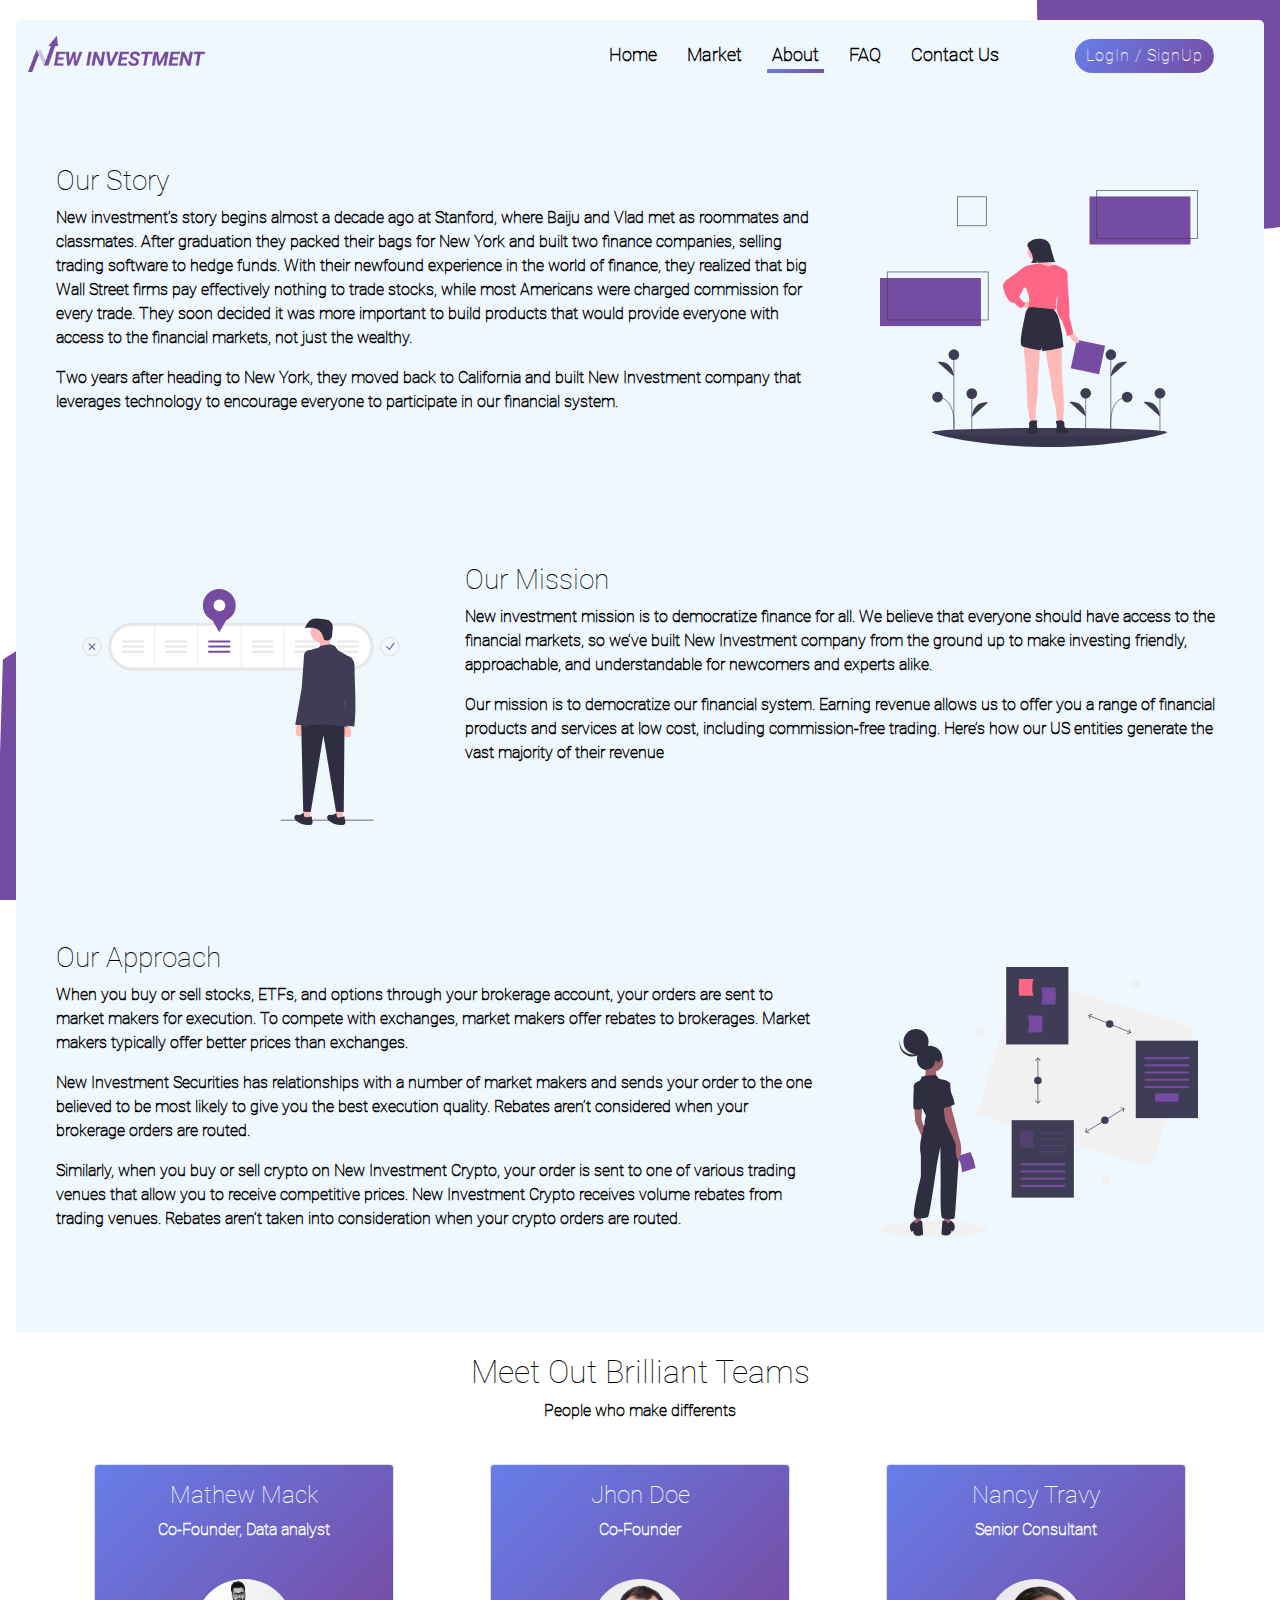
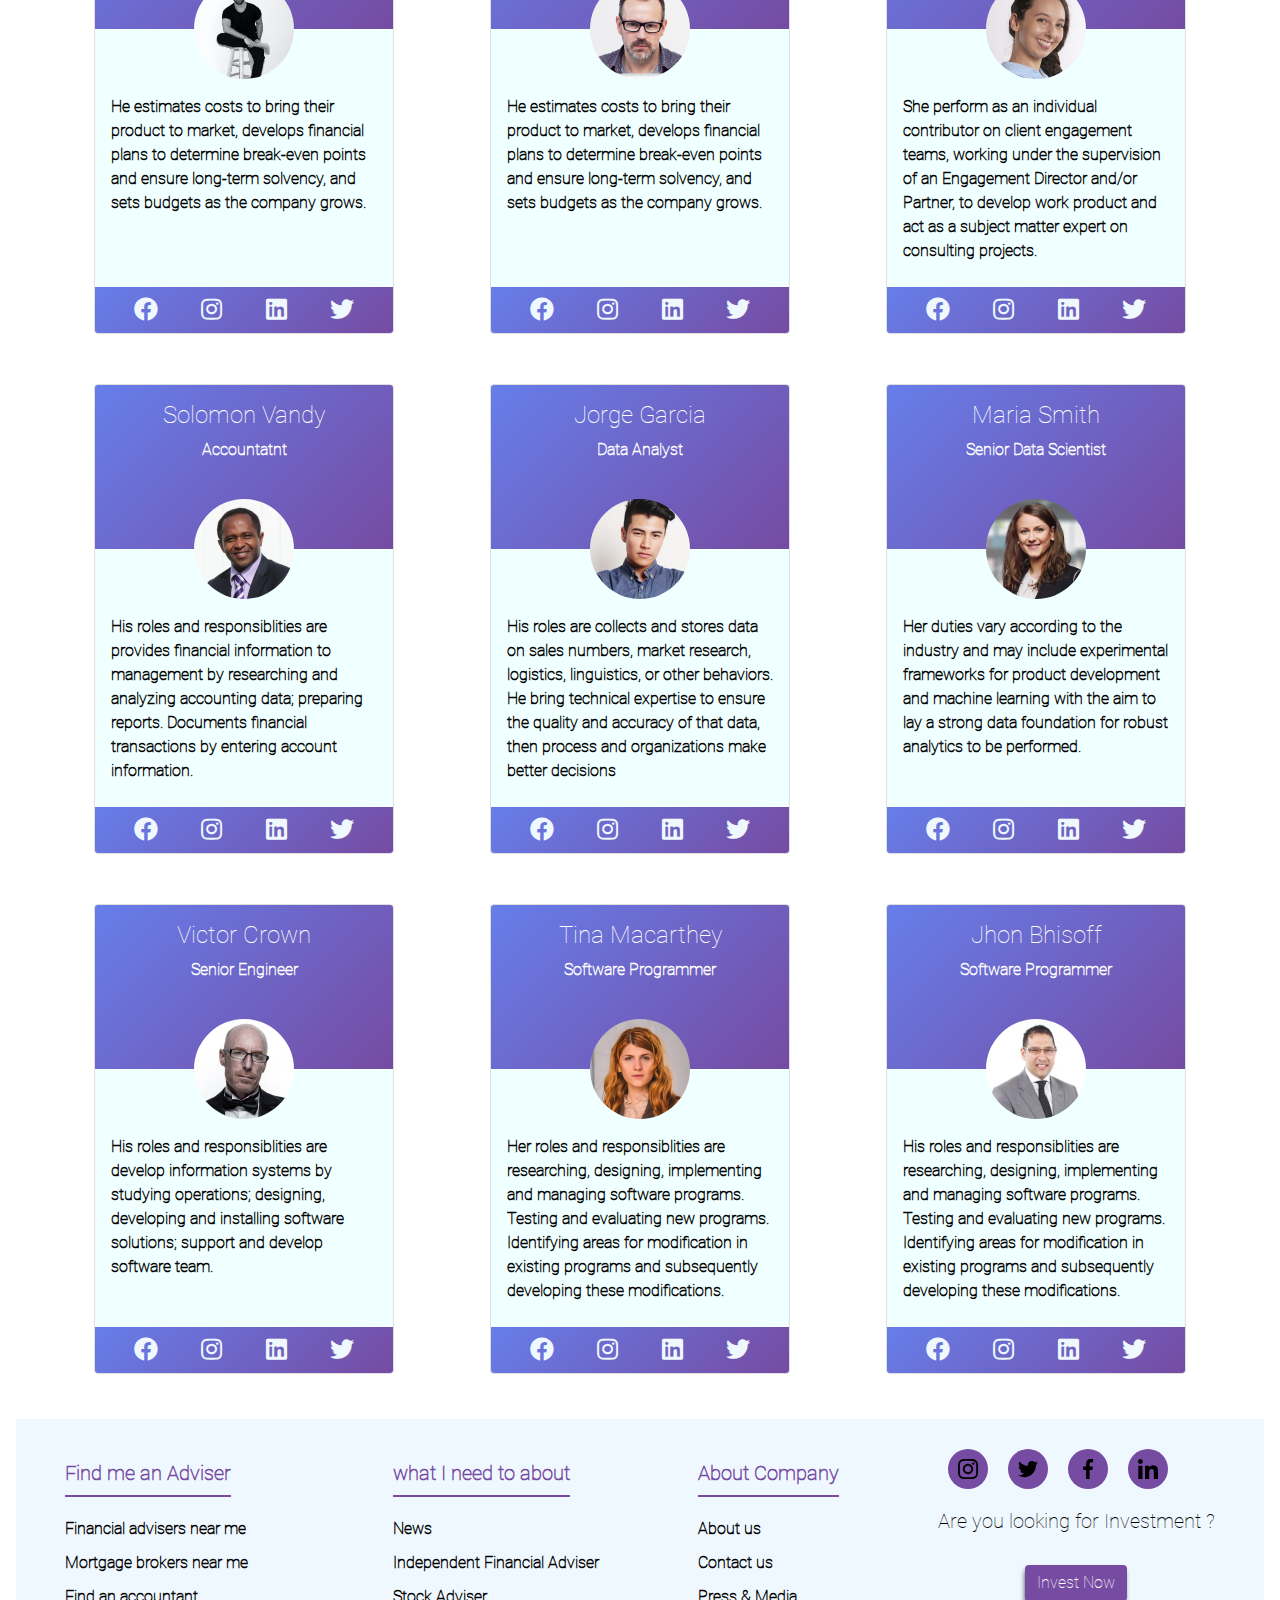
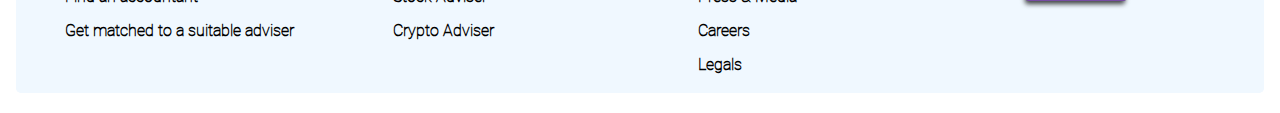
==== commit bef6f0ca: "bug fixing" ====
--- a/pages/about.html
+++ b/pages/about.html
@@ -17,69 +17,73 @@
 
 <body>
     <section class="main_contain">
-        <header class="header">
-            <img class="logo" src="../images/test_logo.svg" alt="logo">
-            <input class="menu_btn" type="checkbox" name="" id="menu_btn">
-            <label class="menu_icon" for="menu_btn"> <span class="nav_icon" ></span> </label>
-
-            <div class="btn_div">
-
-                <input class="login_btn btn btn-primary" onClick="location.href='login.html'" type="button" value="LogIn / SignUp">
-
-            </div>
-
-            <ul class="menu">
-                <li>
-                    <a href="../index.html">Home</a>
-
-                    <span class="active_underline"></span>
-                </li>
-                <li>
-                    <a href="">Today</a>
-                    <span class="active_underline"></span>
-                </li>
-                <li class="active_link">
-                    <a href="about.html">About</a>
-                    <span class="active_underline"></span>
-                </li>
-                <li>
-                    <a href="faq.html">FAQ</a>
-                    <span class="active_underline"></span>
-                </li>
-                <li>
-                    <a href="contact.html">Contact Us</a>
-                    <span class="active_underline"></span>
-                </li>
-
-
-            </ul>
-
-
-        </header>
+        <section class="upper_container">
+
+            <header class="header">
+                <img class="logo" src="../images/logo-i.png" onClick="location.href='../index.html'" alt="logo">
+                <input class="menu_btn" type="checkbox" name="" id="menu_btn">
+                <label class="menu_icon" for="menu_btn"> <span class="nav_icon" ></span> </label>
+
+                <div class="btn_div">
+
+                    <input class="login_btn btn btn-primary" onClick="location.href='login.html'" type="button" value="LogIn / SignUp">
+
+                </div>
+
+                <ul class="menu">
+                    <li>
+                        <a href="../index.html">Home</a>
+
+                        <span class="active_underline"></span>
+                    </li>
+                    <li>
+                        <a href="market.html">Market</a>
+                        <span class="active_underline"></span>
+                    </li>
+                    <li class="active_link">
+                        <a href="about.html">About</a>
+                        <span class="active_underline"></span>
+                    </li>
+                    <li>
+                        <a href="faq.html">FAQ</a>
+                        <span class="active_underline"></span>
+                    </li>
+                    <li>
+                        <a href="contact.html">Contact Us</a>
+                        <span class="active_underline"></span>
+                    </li>
+
+
+                </ul>
+
+
+            </header>
+
+        </section>
         <br>
         <div class="first">
             <div class="text">
                 <h3>Our Story</h3>
-                <p>FA investment’s story begins almost a decade ago at Stanford, where Baiju and Vlad met as roommates and classmates. After graduation they packed their bags for New York and built two finance companies, selling trading software to hedge
+                <p>New investment’s story begins almost a decade ago at Stanford, where Baiju and Vlad met as roommates and classmates. After graduation they packed their bags for New York and built two finance companies, selling trading software to hedge
                     funds. With their newfound experience in the world of finance, they realized that big Wall Street firms pay effectively nothing to trade stocks, while most Americans were charged commission for every trade. They soon decided it was
                     more important to build products that would provide everyone with access to the financial markets, not just the wealthy. </p>
-                <p>Two years after heading to New York, they moved back to California and built FA company that leverages technology to encourage everyone to participate in our financial system.</p>
-
-
-
-            </div>
-
-            <img src="../images/visson.svg" alt="">
+                <p>Two years after heading to New York, they moved back to California and built New Investment company that leverages technology to encourage everyone to participate in our financial system.</p>
+
+
+
+            </div>
+
+            <img src="../images/visson.svg" alt="our Story">
 
         </div>
 
         <div class="second">
 
-            <img class="img-fluid" src="../images/misson.svg" alt="">
+            <img class="img-fluid" src="../images/misson.svg" alt=" our mission">
             <div class="text">
                 <h3>Our Mission</h3>
-                <p>FA investment mission is to democratize finance for all. We believe that everyone should have access to the financial markets, so we’ve built FA company from the ground up to make investing friendly, approachable, and understandable for
-                    newcomers and experts alike.</p>
+                <p>New investment mission is to democratize finance for all. We believe that everyone should have access to the financial markets, so we’ve built New Investment company from the ground up to make investing friendly, approachable, and understandable
+                    for newcomers and experts alike.</p>
 
                 <p>Our mission is to democratize our financial system. Earning revenue allows us to offer you a range of financial products and services at low cost, including commission-free trading. Here’s how our US entities generate the vast majority
                     of their revenue</p>
@@ -93,13 +97,13 @@
                 <h3>Our Approach</h3>
                 <p>When you buy or sell stocks, ETFs, and options through your brokerage account, your orders are sent to market makers for execution. To compete with exchanges, market makers offer rebates to brokerages. Market makers typically offer better
                     prices than exchanges.</p>
-                <p>FA Investment Securities has relationships with a number of market makers and sends your order to the one believed to be most likely to give you the best execution quality. Rebates aren’t considered when your brokerage orders are routed.</p>
-                <p>Similarly, when you buy or sell crypto on FA Crypto, your order is sent to one of various trading venues that allow you to receive competitive prices. FA Crypto receives volume rebates from trading venues. Rebates aren’t taken into consideration
-                    when your crypto orders are routed.</p>
-
-            </div>
-
-            <img class="img-fluid" src="../images/approach.svg" alt="">
+                <p>New Investment Securities has relationships with a number of market makers and sends your order to the one believed to be most likely to give you the best execution quality. Rebates aren’t considered when your brokerage orders are routed.</p>
+                <p>Similarly, when you buy or sell crypto on New Investment Crypto, your order is sent to one of various trading venues that allow you to receive competitive prices. New Investment Crypto receives volume rebates from trading venues. Rebates
+                    aren’t taken into consideration when your crypto orders are routed.</p>
+
+            </div>
+
+            <img class="img-fluid" src="../images/approach.svg" alt="our approach">
 
         </div>
 
@@ -110,199 +114,290 @@
         <p>People who make differents</p>
 
         <div class="teams">
+
             <div class="card">
                 <div class="card_top">
                     <h4>Mathew Mack</h4>
                     <p> Co-Founder, Data analyst</p>
                 </div>
                 <div class="card_bottom">
-                    <p>Lorem ipsum dolor sit, amet consectetur adipisicing elit. Nobis sunt reiciendis eos accusantium adipisci deserunt placeat eaque</p>
-                </div>
-                <img src="../images/team1.jpeg" alt="">
-
-                <ul class="social_media">
-                    <li>
-                        <a href=""><span><i class="fab fa-facebook"></i></span> </a>
-                    </li>
-
-                    <li>
-                        <a href=""><span><i class="fab fa-instagram"> </i></span> </a>
-                    </li>
-
-                    <li>
-                        <a href=""><span><i class="fab fa-linkedin"> </i></span> </a>
-                    </li>
-
-                    <li>
-                        <a href=""><span><i class="fab fab fa-google-plus"> </i></span> </a>
-                    </li>
-
-                </ul>
-
-            </div>
-
-            <div class="card">
-                <div class="card_top">
-                    <h4>Mathew Mack</h4>
-                    <p> Co-Founder, Data analyst</p>
-                </div>
-                <div class="card_bottom">
-                    <p>Lorem ipsum dolor sit, amet consectetur adipisicing elit. Nobis sunt reiciendis eos accusantium adipisci deserunt placeat eaque</p>
-                </div>
-                <img src="../images/team1.jpeg" alt="">
-
-                <ul class="social_media">
-                    <li>
-                        <a href=""><span><i class="fab fa-facebook"></i></span> </a>
-                    </li>
-
-                    <li>
-                        <a href=""><span><i class="fab fa-instagram"> </i></span> </a>
-                    </li>
-
-                    <li>
-                        <a href=""><span><i class="fab fa-linkedin"> </i></span> </a>
-                    </li>
-
-                    <li>
-                        <a href=""><span><i class="fab fab fa-google-plus"> </i></span> </a>
-                    </li>
-
-                </ul>
-
-            </div>
-
-            <div class="card">
-                <div class="card_top">
-                    <h4>Mathew Mack</h4>
-                    <p> Co-Founder, Data analyst</p>
-                </div>
-                <div class="card_bottom">
-                    <p>Lorem ipsum dolor sit, amet consectetur adipisicing elit. Nobis sunt reiciendis eos accusantium adipisci deserunt placeat eaque</p>
-                </div>
-                <img src="../images/team1.jpeg" alt="">
-
-                <ul class="social_media">
-                    <li>
-                        <a href=""><span><i class="fab fa-facebook"></i></span> </a>
-                    </li>
-
-                    <li>
-                        <a href=""><span><i class="fab fa-instagram"> </i></span> </a>
-                    </li>
-
-                    <li>
-                        <a href=""><span><i class="fab fa-linkedin"> </i></span> </a>
-                    </li>
-
-                    <li>
-                        <a href=""><span><i class="fab fab fa-google-plus"> </i></span> </a>
-                    </li>
-
-                </ul>
-
-            </div>
-
-            <div class="card">
-                <div class="card_top">
-                    <h4>Mathew Mack</h4>
-                    <p> Co-Founder, Data analyst</p>
-                </div>
-                <div class="card_bottom">
-                    <p>Lorem ipsum dolor sit, amet consectetur adipisicing elit. Nobis sunt reiciendis eos accusantium adipisci deserunt placeat eaque</p>
-                </div>
-                <img src="../images/team1.jpeg" alt="">
-
-                <ul class="social_media">
-                    <li>
-                        <a href=""><span><i class="fab fa-facebook"></i></span> </a>
-                    </li>
-
-                    <li>
-                        <a href=""><span><i class="fab fa-instagram"> </i></span> </a>
-                    </li>
-
-                    <li>
-                        <a href=""><span><i class="fab fa-linkedin"> </i></span> </a>
-                    </li>
-
-                    <li>
-                        <a href=""><span><i class="fab fab fa-google-plus"> </i></span> </a>
-                    </li>
-
-                </ul>
-
-            </div>
-
-
-            <div class="card">
-                <div class="card_top">
-                    <h4>Mathew Mack</h4>
-                    <p> Co-Founder, Data analyst</p>
-                </div>
-                <div class="card_bottom">
-                    <p>Lorem ipsum dolor sit, amet consectetur adipisicing elit. Nobis sunt reiciendis eos accusantium adipisci deserunt placeat eaque</p>
-                </div>
-                <img src="../images/team1.jpeg" alt="">
-
-                <ul class="social_media">
-                    <li>
-                        <a href=""><span><i class="fab fa-facebook"></i></span> </a>
-                    </li>
-
-                    <li>
-                        <a href=""><span><i class="fab fa-instagram"> </i></span> </a>
-                    </li>
-
-                    <li>
-                        <a href=""><span><i class="fab fa-linkedin"> </i></span> </a>
-                    </li>
-
-                    <li>
-                        <a href=""><span><i class="fab fab fa-google-plus"> </i></span> </a>
-                    </li>
-
-                </ul>
-
-            </div>
-
-
-            <div class="card">
-                <div class="card_top">
-                    <h4>Mathew Mack</h4>
-                    <p> Co-Founder, Data analyst</p>
-                </div>
-                <div class="card_bottom">
-                    <p>Lorem ipsum dolor sit, amet consectetur adipisicing elit. Nobis sunt reiciendis eos accusantium adipisci deserunt placeat eaque</p>
-                </div>
-                <img src="../images/team1.jpeg" alt="">
-
-                <ul class="social_media">
-                    <li>
-                        <a href=""><span><i class="fab fa-facebook"></i></span> </a>
-                    </li>
-
-                    <li>
-                        <a href=""><span><i class="fab fa-instagram"> </i></span> </a>
-                    </li>
-
-                    <li>
-                        <a href=""><span><i class="fab fa-linkedin"> </i></span> </a>
-                    </li>
-
-                    <li>
-                        <a href=""><span><i class="fab fab fa-google-plus"> </i></span> </a>
-                    </li>
-
-                </ul>
-
-            </div>
-
-
-
-
-
-
+                    <p>He estimates costs to bring their product to market, develops financial plans to determine break-even points and ensure long-term solvency, and sets budgets as the company grows. </p>
+                </div>
+                <img src="../images/team1.jpeg" alt="Mathew Mack">
+
+                <ul class="social_media">
+                    <li>
+                        <a target="blank" href="https://www.facebook.com/"><span><i class="fab fa-facebook"></i></span> </a>
+                    </li>
+
+                    <li>
+                        <a target="blank" href="https://www.instagram.com/"><span><i class="fab fa-instagram"> </i></span> </a>
+                    </li>
+
+                    <li>
+                        <a target="blank" href="https://www.linkedin.com"><span><i class="fab fa-linkedin"> </i></span> </a>
+                    </li>
+
+                    <li>
+                        <a target="blank" href="https://www.twitter.com"><span><i class="fab fab fab fa-twitter"> </i></span> </a>
+                    </li>
+
+                </ul>
+
+            </div>
+
+            <div class="card">
+                <div class="card_top">
+                    <h4>Jhon Doe</h4>
+                    <p> Co-Founder</p>
+                </div>
+                <div class="card_bottom">
+                    <p>He estimates costs to bring their product to market, develops financial plans to determine break-even points and ensure long-term solvency, and sets budgets as the company grows.</p>
+                </div>
+                <img src="../images/pic1.png" alt="Jhon Doe">
+
+                <ul class="social_media">
+                    <li>
+                        <a target="blank" href="https://www.facebook.com/"><span><i class="fab fa-facebook"></i></span> </a>
+                    </li>
+
+                    <li>
+                        <a target="blank" href="https://www.instagram.com/"><span><i class="fab fa-instagram"> </i></span> </a>
+                    </li>
+
+                    <li>
+                        <a target="blank" href="https://www.linkedin.com"><span><i class="fab fa-linkedin"> </i></span> </a>
+                    </li>
+
+                    <li>
+                        <a target="blank" href="https://www.twitter.com"><span><i class="fab fab fab fa-twitter"> </i></span> </a>
+                    </li>
+
+                </ul>
+
+            </div>
+
+            <div class="card">
+                <div class="card_top">
+                    <h4>Nancy Travy</h4>
+                    <p> Senior Consultant</p>
+                </div>
+                <div class="card_bottom">
+                    <p>She perform as an individual contributor on client engagement teams, working under the supervision of an Engagement Director and/or Partner, to develop work product and act as a subject matter expert on consulting projects.</p>
+                </div>
+                <img src="../images/pic2.png" alt="Nancy Travy">
+
+                <ul class="social_media">
+                    <li>
+                        <a target="blank" href="https://www.facebook.com/"><span><i class="fab fa-facebook"></i></span> </a>
+                    </li>
+
+                    <li>
+                        <a target="blank" href="https://www.instagram.com/"><span><i class="fab fa-instagram"> </i></span> </a>
+                    </li>
+
+                    <li>
+                        <a target="blank" href="https://www.linkedin.com"><span><i class="fab fa-linkedin"> </i></span> </a>
+                    </li>
+
+                    <li>
+                        <a target="blank" href="https://www.twitter.com"><span><i class="fab fab fab fa-twitter"> </i></span> </a>
+                    </li>
+
+                </ul>
+
+            </div>
+
+            <div class="card">
+                <div class="card_top">
+                    <h4>Solomon Vandy</h4>
+                    <p>Accountatnt</p>
+                </div>
+                <div class="card_bottom">
+                    <p>His roles and responsiblities are provides financial information to management by researching and analyzing accounting data; preparing reports. Documents financial transactions by entering account information.</p>
+                </div>
+                <img src="../images/pic3.png" alt="Solomon Vandy">
+
+                <ul class="social_media">
+                    <li>
+                        <a target="blank" href="https://www.facebook.com/"><span><i class="fab fa-facebook"></i></span> </a>
+                    </li>
+
+                    <li>
+                        <a target="blank" href="https://www.instagram.com/"><span><i class="fab fa-instagram"> </i></span> </a>
+                    </li>
+
+                    <li>
+                        <a target="blank" href="https://www.linkedin.com"><span><i class="fab fa-linkedin"> </i></span> </a>
+                    </li>
+
+                    <li>
+                        <a target="blank" href="https://www.twitter.com"><span><i class="fab fab fab fa-twitter"> </i></span> </a>
+                    </li>
+
+                </ul>
+
+            </div>
+
+            <div class="card">
+                <div class="card_top">
+                    <h4>Jorge Garcia</h4>
+                    <p>Data Analyst</p>
+                </div>
+                <div class="card_bottom">
+                    <p>His roles are collects and stores data on sales numbers, market research, logistics, linguistics, or other behaviors. He bring technical expertise to ensure the quality and accuracy of that data, then process and organizations make
+                        better decisions</p>
+                </div>
+                <img src="../images/pic4.png" alt="Jorge Garcia">
+
+                <ul class="social_media">
+                    <li>
+                        <a target="blank" href="https://www.facebook.com/"><span><i class="fab fa-facebook"></i></span> </a>
+                    </li>
+
+                    <li>
+                        <a target="blank" href="https://www.instagram.com/"><span><i class="fab fa-instagram"> </i></span> </a>
+                    </li>
+
+                    <li>
+                        <a target="blank" href="https://www.linkedin.com"><span><i class="fab fa-linkedin"> </i></span> </a>
+                    </li>
+
+                    <li>
+                        <a target="blank" href="https://www.twitter.com"><span><i class="fab fab fab fa-twitter"> </i></span> </a>
+                    </li>
+
+                </ul>
+
+            </div>
+
+
+            <div class="card">
+                <div class="card_top">
+                    <h4>Maria Smith</h4>
+                    <p>Senior Data Scientist</p>
+                </div>
+                <div class="card_bottom">
+                    <p>Her duties vary according to the industry and may include experimental frameworks for product development and machine learning with the aim to lay a strong data foundation for robust analytics to be performed.</p>
+                </div>
+                <img src="../images/pic5.png" alt="">
+
+                <ul class="social_media">
+                    <li>
+                        <a target="blank" href="https://www.facebook.com/"><span><i class="fab fa-facebook"></i></span> </a>
+                    </li>
+
+                    <li>
+                        <a target="blank" href="https://www.instagram.com/"><span><i class="fab fa-instagram"> </i></span> </a>
+                    </li>
+
+                    <li>
+                        <a target="blank" href="https://www.linkedin.com"><span><i class="fab fa-linkedin"> </i></span> </a>
+                    </li>
+
+                    <li>
+                        <a target="blank" href="https://www.twitter.com"><span><i class="fab fab fab fa-twitter"> </i></span> </a>
+                    </li>
+
+                </ul>
+
+            </div>
+
+            <div class="card">
+                <div class="card_top">
+                    <h4>Victor Crown</h4>
+                    <p> Senior Engineer</p>
+                </div>
+                <div class="card_bottom">
+                    <p>His roles and responsiblities are develop information systems by studying operations; designing, developing and installing software solutions; support and develop software team.</p>
+                </div>
+                <img src="../images/pic6.png" alt="Victor Crown">
+
+                <ul class="social_media">
+                    <li>
+                        <a target="blank" href="https://www.facebook.com/"><span><i class="fab fa-facebook"></i></span> </a>
+                    </li>
+
+                    <li>
+                        <a target="blank" href="https://www.instagram.com/"><span><i class="fab fa-instagram"> </i></span> </a>
+                    </li>
+
+                    <li>
+                        <a target="blank" href="https://www.linkedin.com"><span><i class="fab fa-linkedin"> </i></span> </a>
+                    </li>
+
+                    <li>
+                        <a target="blank" href="https://www.twitter.com"><span><i class="fab fab fab fa-twitter"> </i></span> </a>
+                    </li>
+
+                </ul>
+
+            </div>
+
+            <div class="card">
+                <div class="card_top">
+                    <h4>Tina Macarthey</h4>
+                    <p> Software Programmer</p>
+                </div>
+                <div class="card_bottom">
+                    <p> Her roles and responsiblities are researching, designing, implementing and managing software programs. Testing and evaluating new programs. Identifying areas for modification in existing programs and subsequently developing these modifications.
+
+                    </p>
+                </div>
+                <img src="../images/pic7.png" alt="Tina Macarthey">
+
+                <ul class="social_media">
+                    <li>
+                        <a target="blank" href="https://www.facebook.com/"><span><i class="fab fa-facebook"></i></span> </a>
+                    </li>
+
+                    <li>
+                        <a target="blank" href="https://www.instagram.com/"><span><i class="fab fa-instagram"> </i></span> </a>
+                    </li>
+
+                    <li>
+                        <a target="blank" href="https://www.linkedin.com"><span><i class="fab fa-linkedin"> </i></span> </a>
+                    </li>
+
+                    <li>
+                        <a target="blank" href="https://www.twitter.com"><span><i class="fab fab fab fa-twitter"> </i></span> </a>
+                    </li>
+
+                </ul>
+
+            </div>
+
+            <div class="card">
+                <div class="card_top">
+                    <h4>Jhon Bhisoff</h4>
+                    <p> Software Programmer</p>
+                </div>
+                <div class="card_bottom">
+                    <p> His roles and responsiblities are researching, designing, implementing and managing software programs. Testing and evaluating new programs. Identifying areas for modification in existing programs and subsequently developing these modifications.
+                    </p>
+                </div>
+                <img src="../images/pic8.png" alt="Jhon Bhisoff">
+
+                <ul class="social_media">
+                    <li>
+                        <a target="blank" href="https://www.facebook.com/"><span><i class="fab fa-facebook"></i></span> </a>
+                    </li>
+
+                    <li>
+                        <a target="blank" href="https://www.instagram.com/"><span><i class="fab fa-instagram"> </i></span> </a>
+                    </li>
+
+                    <li>
+                        <a target="blank" href="https://www.linkedin.com"><span><i class="fab fa-linkedin"> </i></span> </a>
+                    </li>
+
+                    <li>
+                        <a target="blank" href="https://www.twitter.com"><span><i class="fab fab fab fa-twitter"> </i></span> </a>
+                    </li>
+
+                </ul>
+
+            </div>
 
 
 
@@ -317,21 +412,21 @@
         <div class="footer_container">
             <ul class="">
                 <li>
-                    <span>Find me an Adviser</span>
+                    <span class="footer_title">Find me an Adviser</span>
                 </li>
-                <li> <a href="">Financial advisers near me</a> </li>
-                <li> <a href=""> Mortgage brokers near me</a></li>
-                <li><a href="">Find an accountant</a></li>
-                <li><a href="">Get matched to a suitable adviser</a></li>
+                <li> <a href="faq.html">Financial advisers near me</a> </li>
+                <li> <a href="about.html"> Mortgage brokers near me</a></li>
+                <li><a href="market.html">Find an accountant</a></li>
+                <li><a href="login.html">Get matched to a suitable adviser</a></li>
             </ul>
             <ul class="">
                 <li>
                     <span>what I need to about</span>
                 </li>
-                <li><a href="">News</a></li>
-                <li><a href="">Independent Financial Adviser</a></li>
-                <li><a href="">Stock Adviser</a></li>
-                <li><a href="">Crypto Adviser</a></li>
+                <li><a href="about.html">News</a></li>
+                <li><a href="contact.html">Independent Financial Adviser</a></li>
+                <li><a href="market.html">Stock Adviser</a></li>
+                <li><a href="contact.html">Crypto Adviser</a></li>
             </ul>
 
             <ul>
@@ -339,26 +434,34 @@
                     <span>About Company</span>
                 </li>
 
-                <li><a href="">About us</a></li>
-                <li><a href="">Contact us</a></li>
-                <li><a href="">Press & Media</a></li>
-                <li><a href="">Careers</a></li>
-                <li><a href="">Legals</a></li>
+                <li><a href="about.html">About us</a></li>
+                <li><a href="contact.html">Contact us</a></li>
+                <li><a href="about.html">Press & Media</a></li>
+                <li><a href="market.html">Careers</a></li>
+                <li><a href="about.html">Legals</a></li>
             </ul>
 
             <div class="social_media">
 
                 <ul class="social">
-                    <li><img src="../images/instagram.svg" alt="instagram"></li>
-                    <li><img src="../images/twitter.svg" alt="twitter"></li>
-                    <li><img src="../images/facebook.svg" alt="facebook"></li>
-                    <li><img src="../images/linkedin.svg" alt="linkdin"></li>
+                    <li onclick="window.open( 'https://www.instagram.com/ ')">
+                        <img src="../images/instagram.svg" alt="instagram">
+                    </li>
+                    <li onclick="window.open( 'https://www.twitter.com/')">
+                        <img src="../images/twitter.svg" alt="twitter">
+                    </li>
+                    <li onclick="window.open('https://www.facebook.com')">
+                        <img src="../images/facebook.svg" alt="facebook">
+                    </li>
+                    <li onclick="window.open('https://www.linkedin.com')">
+                        <img src="../images/linkedin.svg" alt="linkedin">
+                    </li>
                 </ul>
                 <br>
                 <h5>Are you looking for Investment ?</h5>
                 <br>
 
-                <button type="button" class=" investment_btn btn btn-primary">Investment Now</button>
+                <button type="button" onClick="location.href='../pages/market.html'" class=" investment_btn btn btn-primary">Invest Now</button>
 
                 <br>
                 <br><br>
--- a/css/style.css
+++ b/css/style.css
@@ -24,28 +24,57 @@
     box-sizing: border-box;
 }
 
-
-/* basic styles */
-
 a {
     text-decoration: none;
-}
-
-input:focus {
+    color: black;
+}
+
+a:hover {
+    color: black;
+    transform: scale(1.05);
+}
+
+a:active {
+    color: gray;
+}
+
+a:visited {
+    color: #764ba2;
+}
+
+a:visited:hover {
+    color: black;
+}
+
+a:focus {
+    color: #764ba2;
+}
+
+input:focus,
+button:focus,
+.button {
     color: transparent;
 }
 
-a:visited {
-    color: gray;
-}
-
-a:focus {
-    color: dimgrey;
-}
-
-a:hover {
-    transform: scale(1.1);
-}
+button:focus,
+textarea:focus,
+textarea.form-control:focus,
+input.form-control:focus,
+input[type="text"]:focus,
+input[type="password"]:focus,
+input[type="email"]:focus,
+input[type="number"]:focus,
+[type="text"].form-control:focus,
+[type="password"].form-control:focus,
+[type="email"].form-control:focus,
+[type="tel"].form-control:focus,
+[contenteditable].form-control:focus {
+    box-shadow: inset 0 -1px 0 transparent;
+    outline: none;
+}
+
+
+/* basic styles */
 
 html {
     background: url(../images/bg.svg);
@@ -77,8 +106,8 @@
 }
 
 .upper_banner_container .left_container {
-    margin-top: 50px;
-    height: 80vh;
+    margin-top: 100px;
+    height: 500px;
     float: left;
     width: 50%;
     background-color: transparent;
@@ -118,43 +147,17 @@
 }
 
 .upper_banner_container .right_container {
-    margin-top: 50px;
     width: 50%;
-    height: 80vh;
+    height: 500px;
+    margin-top: 100px;
     float: right;
     position: relative;
     padding: 20px;
 }
 
 .upper_banner_container .right_container img {
-    width: 40%;
-    position: absolute;
-}
-
-.upper_banner_container .right_container img:hover {
-    width: 41%;
-    position: absolute;
-}
-
-.upper_banner_container .right_container .first {
-    top: 10%;
-    right: 10%;
-}
-
-.upper_banner_container .right_container .second {
-    width: 50%;
-    top: 40%;
-    right: 10%;
-}
-
-.upper_banner_container .right_container .third {
-    top: 20%;
-    left: 5%;
-}
-
-.upper_banner_container .right_container .forth {
-    bottom: 10%;
-    left: 10%;
+    width: 100%;
+    height: 100%;
 }
 
 .middle_container {
@@ -192,6 +195,12 @@
 .middle_container .character_div div {
     text-align: center;
     margin: 10px;
+    cursor: pointer;
+    transition: all 0.3s ease-in-out;
+}
+
+.middle_container .character_div div:hover {
+    transform: scale(0.9);
 }
 
 .middle_container .character_div div img {
@@ -229,6 +238,7 @@
     align-items: center;
     justify-content: space-evenly;
     flex-direction: row;
+    -webkit-flex-wrap: wrap;
     flex-wrap: wrap;
     flex-flow: row wrap;
 }
@@ -237,7 +247,7 @@
     width: 30%;
     height: auto;
     padding: auto;
-    margin-bottom: 20px;
+    margin-bottom: 40px;
     min-height: 200px;
     background-color: white;
     border-radius: 5px;
@@ -260,6 +270,7 @@
     background-color: aliceblue;
     display: flex;
     display: -webkit-flex;
+    -webkit-flex-wrap: wrap;
     flex-wrap: wrap;
     align-items: flex-start;
     justify-content: space-around;
@@ -274,7 +285,6 @@
 .footer_container ul li {
     display: block;
     margin-top: 10px;
-    color: #764ba2;
 }
 
 .footer_container ul li:nth-child(1) {
@@ -282,17 +292,16 @@
 }
 
 .footer_container ul li span {
+    color: #764ba2;
     margin-top: 0;
-    color: #764ba2;
     font-size: 20px;
     padding-bottom: 10px;
-    border-bottom: 2px solid black;
+    border-bottom: 2px solid #764ba2;
     line-height: 48px;
 }
 
 .footer_container ul li a {
     display: block;
-    color: black;
 }
 
 .footer_container .social_media ul {
@@ -315,10 +324,15 @@
     position: relative;
     float: left;
     margin: 10px;
+    cursor: pointer;
 }
 
 .footer_container .social_media ul li:hover {
     background: white;
+}
+
+.footer_container .social_media ul li:hover>img {
+    filter: invert(0.5) sepia(1) saturate(6) hue-rotate(175deg);
 }
 
 .footer_container .social_media ul li img {
@@ -339,14 +353,27 @@
     -webkit-box-shadow: -1px 4px 5px -1px rgba(0, 0, 0, 0.75);
     -moz-box-shadow: -1px 4px 5px -1px rgba(0, 0, 0, 0.75);
     box-shadow: -1px 4px 5px -1px rgba(0, 0, 0, 0.75);
+    outline: none;
+}
+
+.footer_container .investment_btn:focus {
+    outline: none;
+}
+
+.footer_container .investment_btn:active:focus {
+    background-color: #764ba2;
+    border: 0px;
 }
 
 @media screen and (max-width: 820px) {
     .upper_banner_container .right_container {
         width: 100%;
+        height: 400px;
     }
     .upper_banner_container .left_container {
         width: 100%;
+        margin-top: 0px;
+        height: 400px;
     }
 }
 
@@ -375,7 +402,25 @@
         margin: 0 0 0 50%;
         transform: translateX(-40%);
     }
+}
+
+@media screen and (max-width: 620px) {
     .middle_container .character_div {
         flex-flow: column;
     }
+}
+
+@media screen and (max-width: 720px) {
+    .expert_area div {
+        width: 85%;
+        height: auto;
+    }
+}
+
+
+/* bootstrap default css change */
+
+.input:active {
+    outline-style: none !important;
+    outline-color: transparent;
 }--- a/css/nav.css
+++ b/css/nav.css
@@ -7,10 +7,11 @@
 }
 
 header .logo {
-    width: 50px;
+    width: 180px;
     height: auto;
     float: left;
-    margin: auto;
+    margin: 16px 10px 16px;
+    cursor: pointer;
 }
 
 .header .menu_btn {
@@ -25,7 +26,7 @@
     list-style: none;
     float: right;
     line-height: 40px;
-    margin: auto 25% auto 0;
+    margin: auto 20% auto 0;
 }
 
 .header ul li {
@@ -41,7 +42,8 @@
     color: black;
     text-align: center;
     font-size: 18px;
-    font-family: "Roboto-bold", sans-serif, Arial, Helvetica, sans-serif;
+    font-weight: bold;
+    font-family: "Roboto-thin", sans-serif, Arial, Helvetica, sans-serif;
 }
 
 .header ul li .active_underline {
@@ -84,22 +86,9 @@
     background: #764ba2;
     background-image: linear-gradient(135deg, #667eea 0%, #764ba2 100%);
     padding: 4px 10px 4px 10px;
-    font-family: "pubg", Arial, Helvetica, sans-serif;
     border-radius: 20px;
     letter-spacing: 1px;
     font-size: 16px;
-    border-color: transparent;
-}
-
-.header .btn_div .signup_btn {
-    background-color: aquamarine;
-    padding: 4px 10px 4px 10px;
-    font-family: "pubg", Arial, Helvetica, sans-serif;
-    border-radius: 20px;
-    letter-spacing: 1px;
-    font-size: 16px;
-    color: aliceblue;
-    margin-left: 10px;
     border-color: transparent;
 }
 
@@ -138,7 +127,7 @@
     }
     .header .btn_div {
         position: absolute;
-        top: 0%;
+        top: 10px;
         right: 8%;
         transform: translateY(10px);
         right: 8%;
@@ -146,11 +135,17 @@
     .header .menu_icon {
         display: block;
         padding: 20px 20px;
-        margin-top: 8px;
+        margin-top: 16px;
         float: right;
     }
+    header .logo {
+        width: 160px;
+        height: auto;
+        float: left;
+        margin: 16px 10px 16px;
+    }
     .header .menu_btn:checked~.menu {
-        max-height: 240px;
+        max-height: 310px;
     }
     .header .menu_icon .nav_icon {
         position: relative;
@@ -212,6 +207,7 @@
     }
     .header .menu_btn:checked~.btn_div {
         display: flex;
+        display: -webkit-flex;
         background-image: linear-gradient(120deg, #fdfbfb 0%, #ebedee 100%);
     }
     .header .menu_btn:checked~.header {
--- a/css/about.css
+++ b/css/about.css
@@ -5,7 +5,9 @@
 .first {
     margin: 100px 20px 50px;
     display: flex;
+    display: -webkit-flex;
     flex-wrap: nowrap;
+    -webkit-flex-wrap: nowrap;
     padding: 20px;
     justify-content: space-between;
 }
@@ -26,7 +28,9 @@
 .second {
     margin: 0 20px -50px;
     display: flex;
+    display: -webkit-flex;
     flex-wrap: nowrap;
+    -webkit-flex-wrap: nowrap;
     padding: 20px;
     justify-content: space-between;
 }
@@ -54,20 +58,24 @@
 
 .teams {
     display: flex;
+    display: -webkit-flex;
     flex-flow: row;
     flex-wrap: wrap;
+    -webkit-flex-wrap: wrap;
     justify-content: space-around;
 }
 
 .teams>* {
-    margin: 1em 0;
+    margin: 25px 0;
 }
 
 .teams .card {
-    width: 300px;
-    height: 400px;
+    width: 320px;
+    height: 470px;
     position: relative;
     text-align: left;
+    margin-left: 20px;
+    margin-right: 20px;
 }
 
 .teams .card .card_top {
@@ -77,8 +85,8 @@
     padding: 16px;
     color: white;
     text-align: center;
-    background: #6f86d6;
-    background-image: linear-gradient(to top, #48c6ef 0%, #6f86d6 100%);
+    background: #764ba2;
+    background-image: linear-gradient(135deg, #667eea 0%, #764ba2 100%);
 }
 
 .teams .card .card_bottom {
@@ -104,14 +112,14 @@
     top: 100%;
     left: 0;
     display: flex;
+    display: -webkit-flex;
     justify-content: space-evenly;
     list-style: none;
-    background-color: #48c6ef;
     text-align: center;
     width: 100%;
-    background: #6f86d6;
     transform: translateY(-100%);
-    background-image: linear-gradient(to top, #48c6ef 0%, #6f86d6 100%);
+    background: #764ba2;
+    background-image: linear-gradient(135deg, #667eea 0%, #764ba2 100%);
     border-radius: 0 0 3px 3px;
 }
 
@@ -168,4 +176,15 @@
     .text {
         margin-top: 20px;
     }
+}
+
+@media (min-width: 1190px) {
+    .teams .card {
+        width: 300px;
+        height: 470px;
+        position: relative;
+        text-align: left;
+        margin-left: 8px;
+        margin-right: 8px;
+    }
 }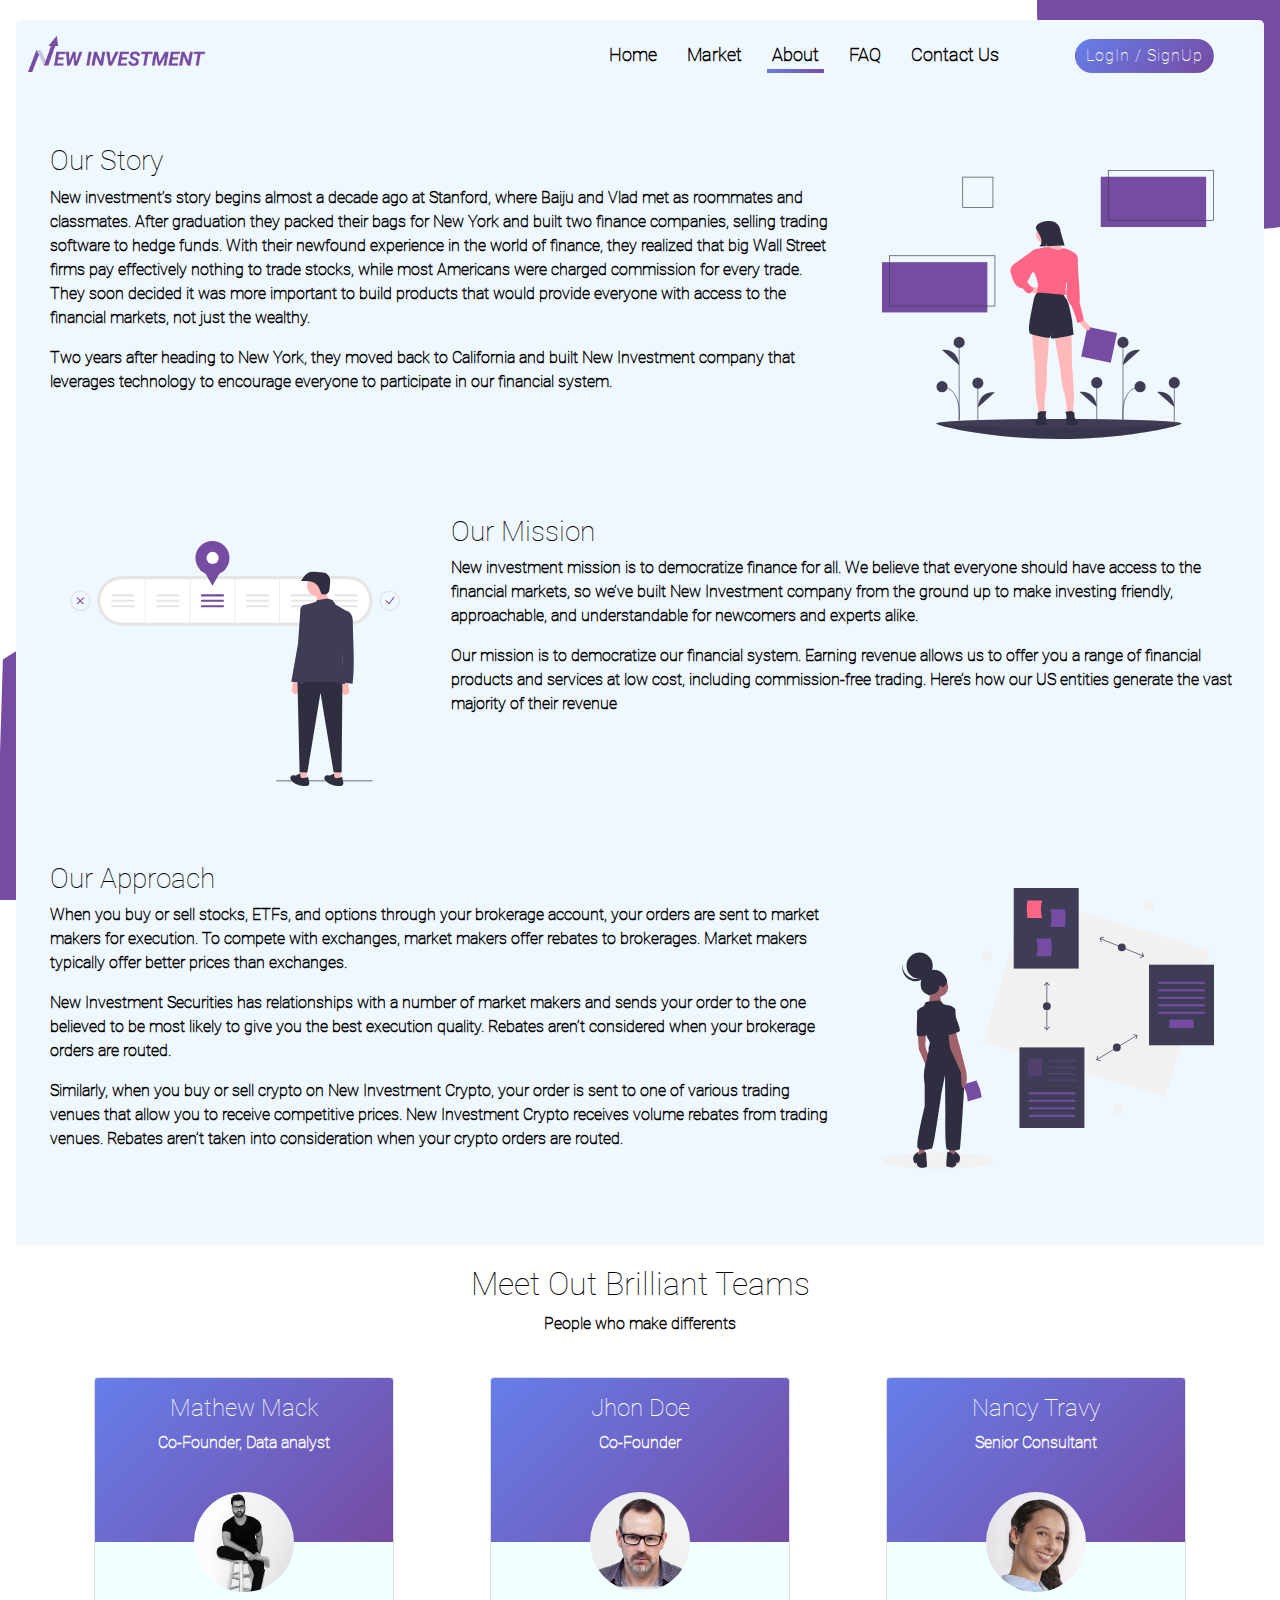
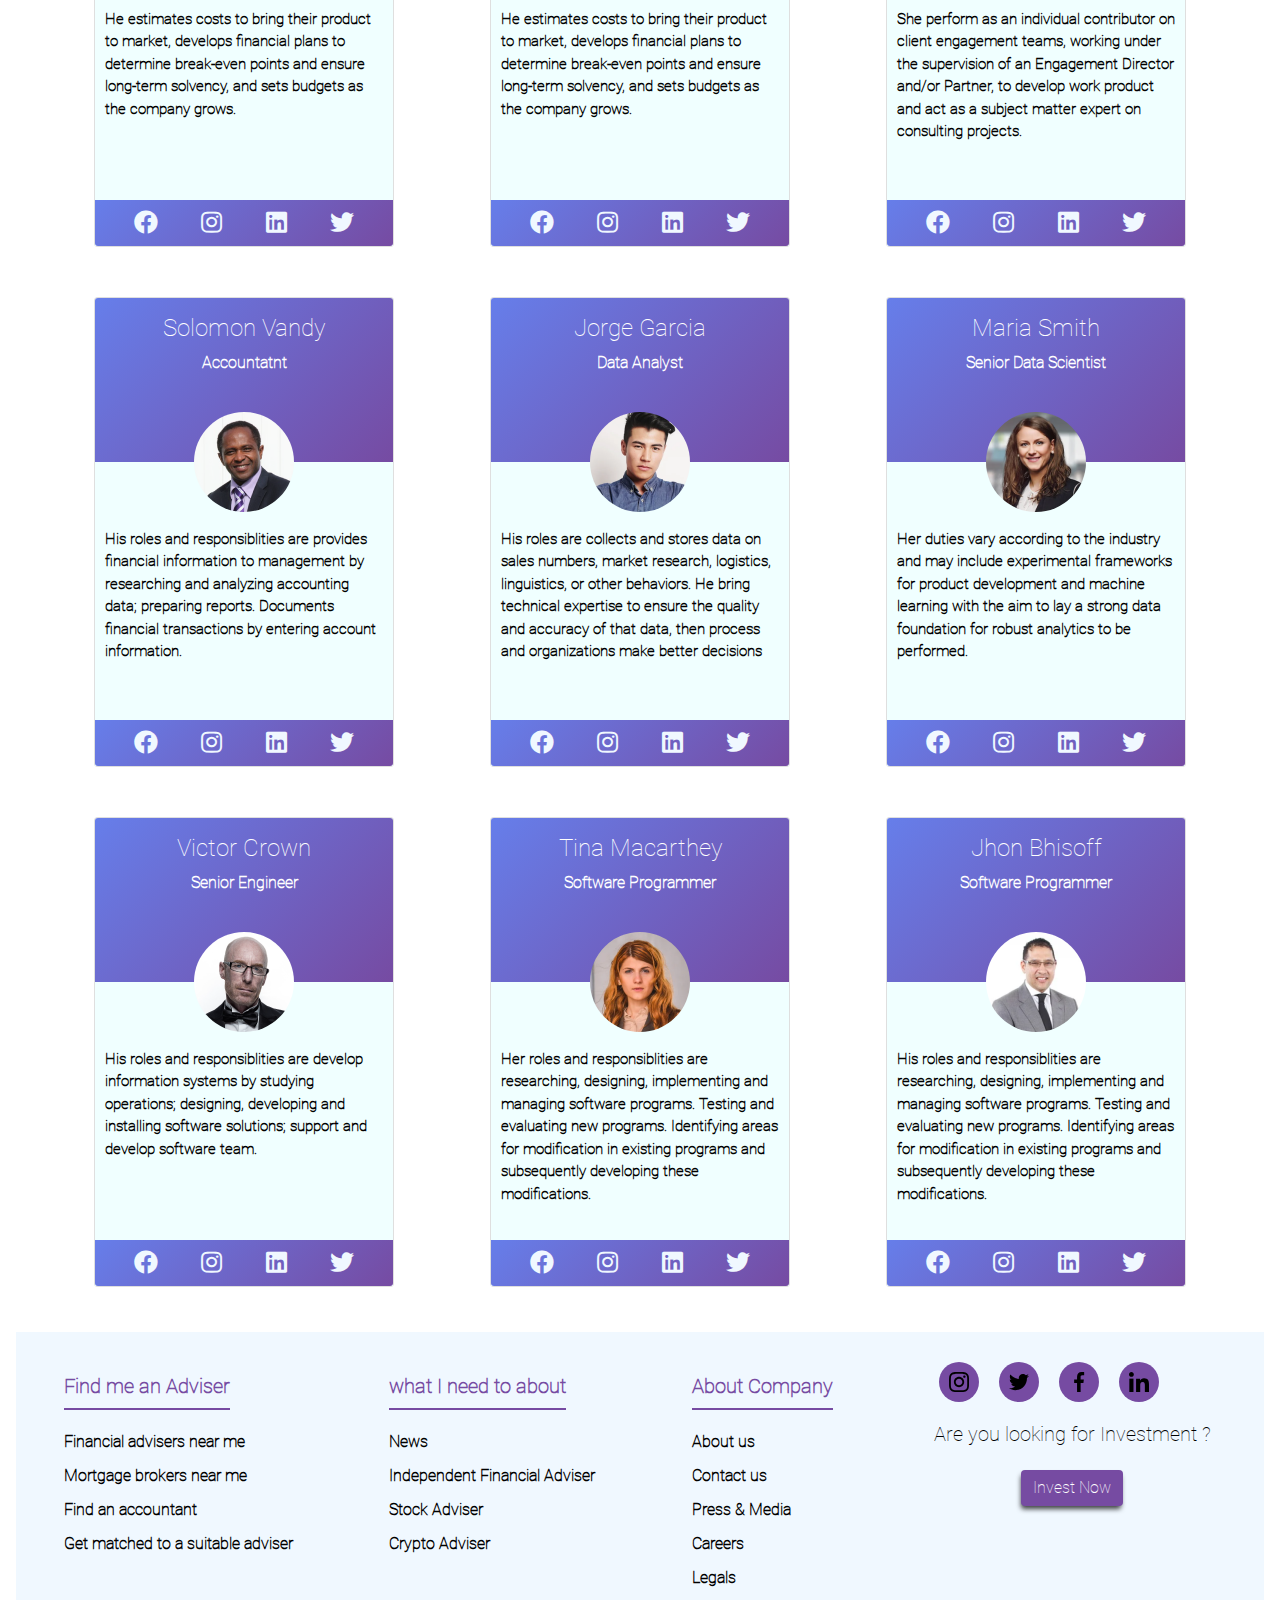
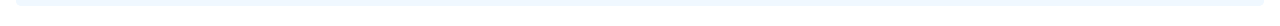
==== commit 6d0ec298: "bug fix" ====
--- a/pages/about.html
+++ b/pages/about.html
@@ -69,17 +69,18 @@
                     more important to build products that would provide everyone with access to the financial markets, not just the wealthy. </p>
                 <p>Two years after heading to New York, they moved back to California and built New Investment company that leverages technology to encourage everyone to participate in our financial system.</p>
 
-
-
-            </div>
-
-            <img src="../images/visson.svg" alt="our Story">
+            </div>
+
+            <div class="img_container">
+                <img src="../images/visson.svg" alt="our Story">
+            </div>
 
         </div>
 
         <div class="second">
-
-            <img class="img-fluid" src="../images/misson.svg" alt=" our mission">
+            <div class="img_container">
+                <img class="img-fluid" src="../images/misson.svg" alt=" our mission">
+            </div>
             <div class="text">
                 <h3>Our Mission</h3>
                 <p>New investment mission is to democratize finance for all. We believe that everyone should have access to the financial markets, so we’ve built New Investment company from the ground up to make investing friendly, approachable, and understandable
@@ -102,8 +103,10 @@
                     aren’t taken into consideration when your crypto orders are routed.</p>
 
             </div>
-
-            <img class="img-fluid" src="../images/approach.svg" alt="our approach">
+            <div class="img_container">
+
+                <img src="../images/approach.svg" alt="our approach">
+            </div>
 
         </div>
 
--- a/css/style.css
+++ b/css/style.css
@@ -311,6 +311,7 @@
 
 .footer_container .social_media h5 {
     clear: both;
+    margin: auto 5px;
     margin-top: 30px;
     text-align: center;
 }
@@ -402,6 +403,13 @@
         margin: 0 0 0 50%;
         transform: translateX(-40%);
     }
+    .middle_container h2 {
+        width: 80%;
+    }
+    .expert p {
+        width: 90%;
+        margin: auto 5%;
+    }
 }
 
 @media screen and (max-width: 620px) {
@@ -417,6 +425,21 @@
     }
 }
 
+@media screen and (max-width: 450px) {
+    .footer_container .social_media h5 {
+        margin-left: 15px;
+        margin-right: 15px;
+    }
+    .expert_area div {
+        width: 97%;
+        height: 230px;
+    }
+    html {
+        padding: 20px 10px;
+        overflow-x: hidden;
+    }
+}
+
 
 /* bootstrap default css change */
 
--- a/css/about.css
+++ b/css/about.css
@@ -3,36 +3,40 @@
 }
 
 .first {
-    margin: 100px 20px 50px;
-    display: flex;
-    display: -webkit-flex;
-    flex-wrap: nowrap;
-    -webkit-flex-wrap: nowrap;
-    padding: 20px;
-    justify-content: space-between;
+    margin: 100px 16px 50px;
+    display: flex;
+    display: -webkit-flex;
+    flex-flow: row;
+    flex-wrap: wrap;
+    -webkit-flex-wrap: wrap;
+    justify-content: space-around;
 }
 
 .first .text {
     display: inline-block;
     width: 65%;
-    text-align: left;
+    margin-left: 10px;
     word-wrap: break-word;
 }
 
-.first img {
+.first .img_container {
     width: 30%;
     margin: 10px;
     padding: 16px;
 }
 
+.first .img_container img {
+    width: 100%;
+}
+
 .second {
     margin: 0 20px -50px;
     display: flex;
     display: -webkit-flex;
-    flex-wrap: nowrap;
-    -webkit-flex-wrap: nowrap;
-    padding: 20px;
-    justify-content: space-between;
+    flex-flow: row;
+    flex-wrap: wrap;
+    -webkit-flex-wrap: wrap;
+    justify-content: space-around;
 }
 
 .second .text {
@@ -42,10 +46,14 @@
     word-wrap: break-word;
 }
 
-.second img {
+.second .img_container {
     width: 30%;
     margin: 10px;
     padding: 16px;
+}
+
+.second .img_container img {
+    width: 100%;
 }
 
 .team_container {
@@ -92,9 +100,10 @@
 .teams .card .card_bottom {
     width: 100%;
     height: 65%;
-    padding: 66px 16px;
-    /*  66px because image size 100px halp and 16px gonna be 66*/
+    padding: 66px 10px;
+    /*  66px because image size 100px help and 16px gonna be 66*/
     background-color: azure;
+    font-size: 15px;
 }
 
 .teams .card img {
@@ -138,10 +147,10 @@
 }
 
 @media screen and (max-width: 920px) {
-    .first img {
+    .first .img_container {
         width: 40%;
     }
-    .second img {
+    .second .img_container {
         width: 40%;
     }
     .first .text {
@@ -167,14 +176,31 @@
     .first .text {
         width: 100%;
     }
-    .first img {
-        width: 100%;
-    }
-    .second img {
+    .first .img_container {
+        width: 100%;
+    }
+    .second .img_container {
         width: 100%;
     }
     .text {
         margin-top: 20px;
+    }
+}
+
+
+/* for really small size device iphone 5 se*/
+
+@media (max-width: 450px) {
+    .teams .card {
+        width: 95%;
+        height: 490px;
+    }
+    .team_container {
+        clear: both;
+        width: 100%;
+        padding: 20px 5px;
+        background-color: white;
+        text-align: center;
     }
 }
 
